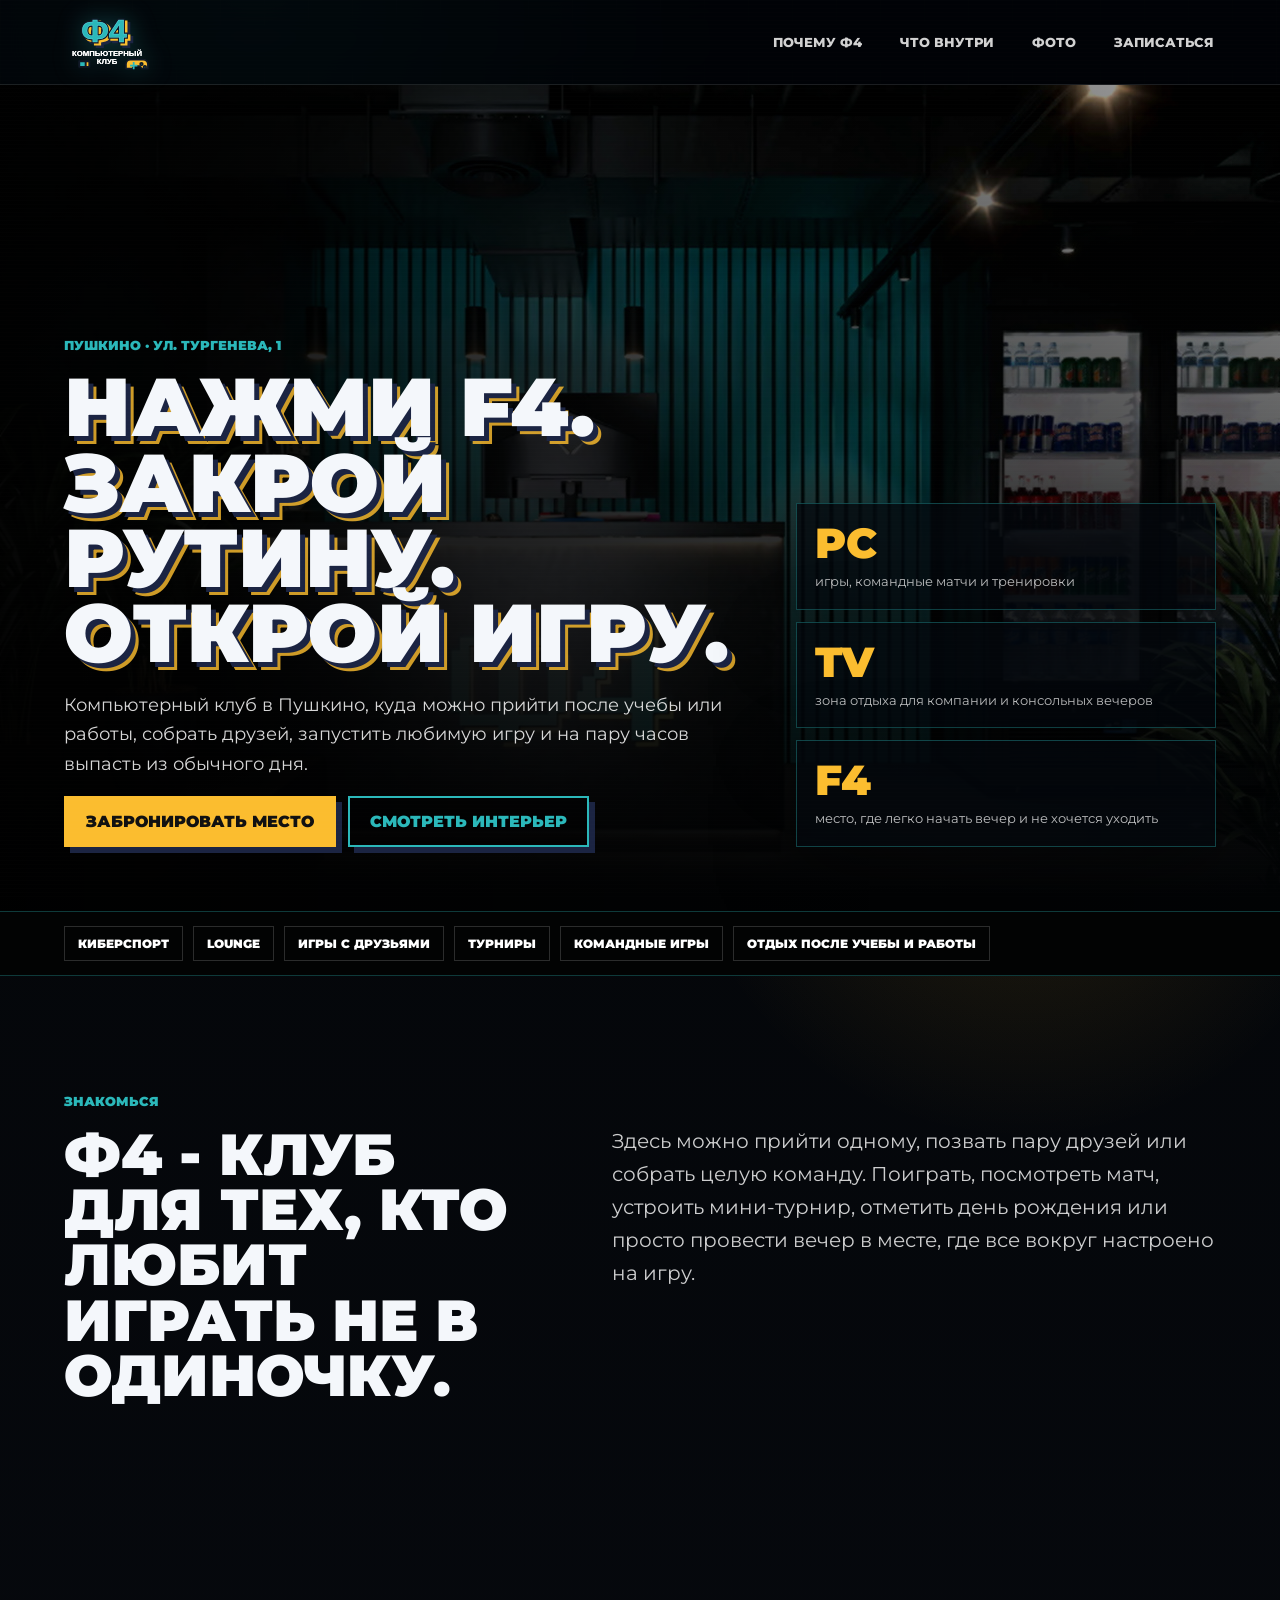
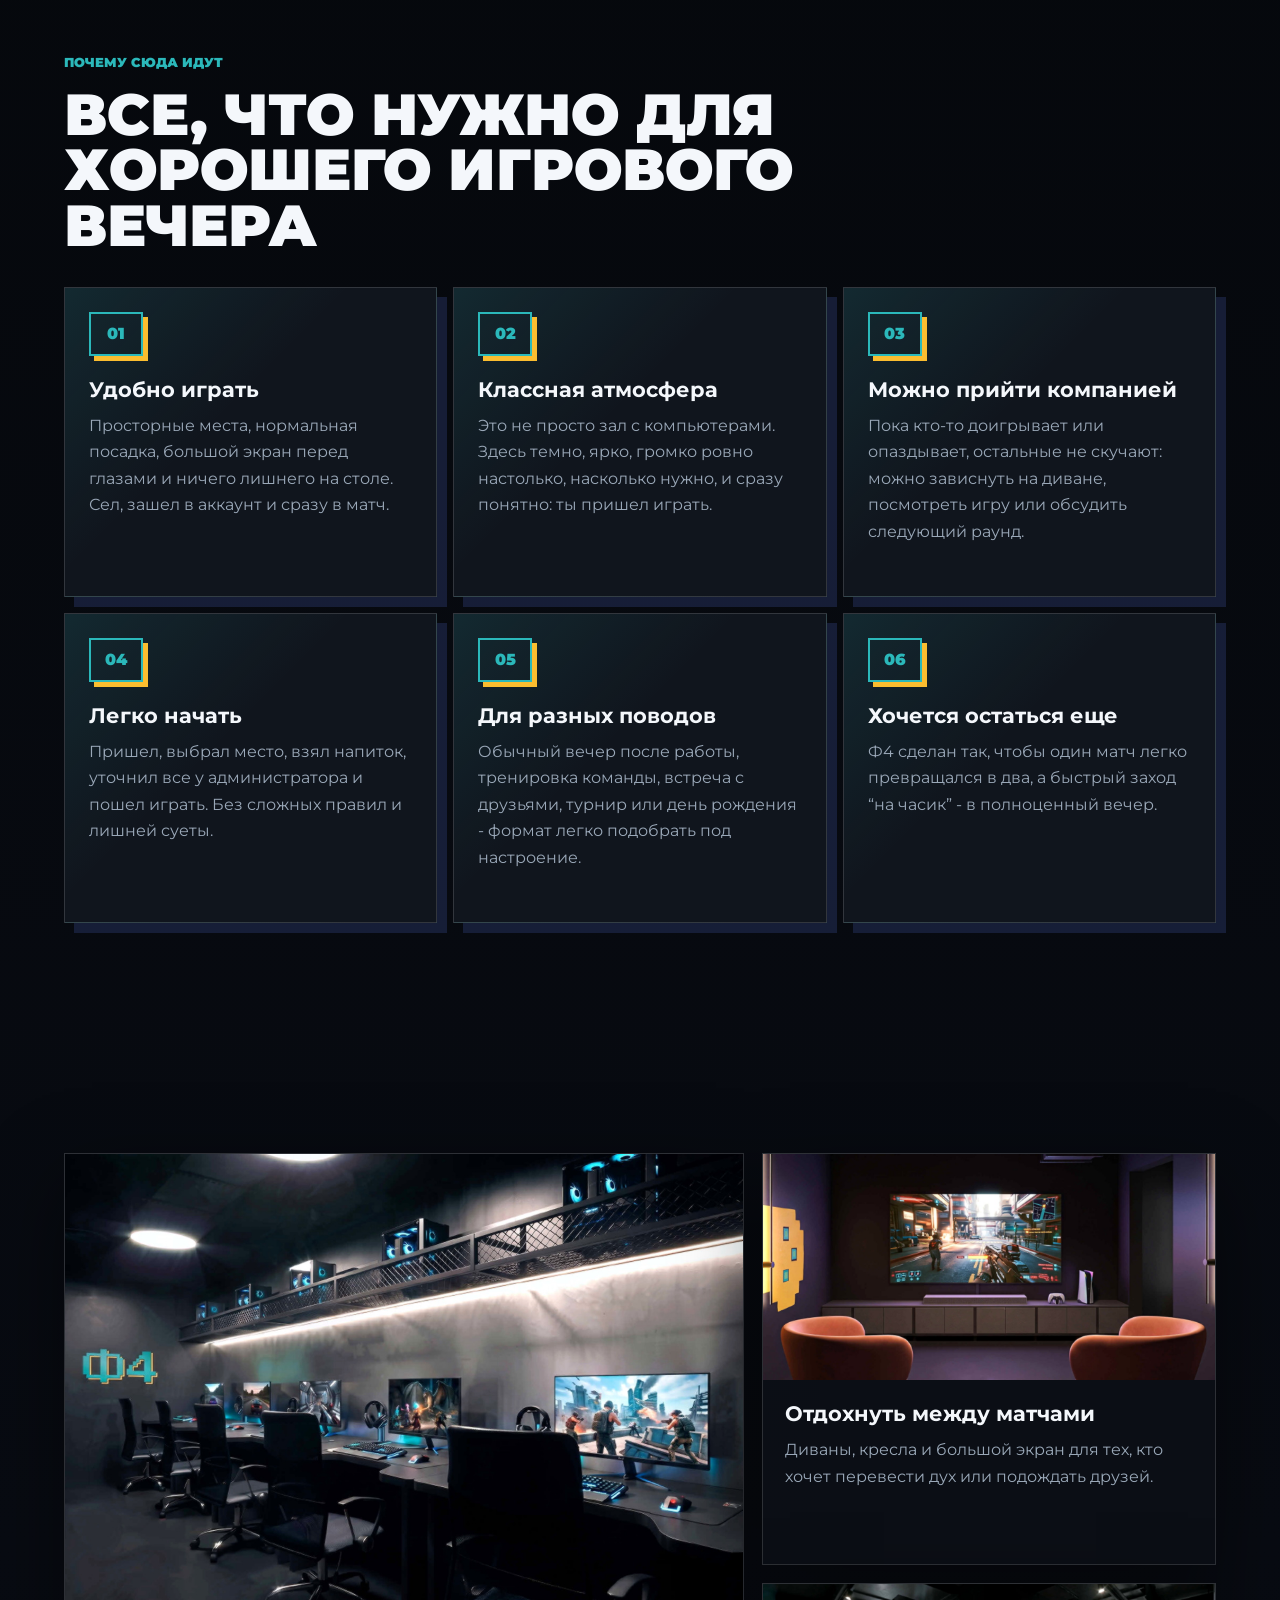
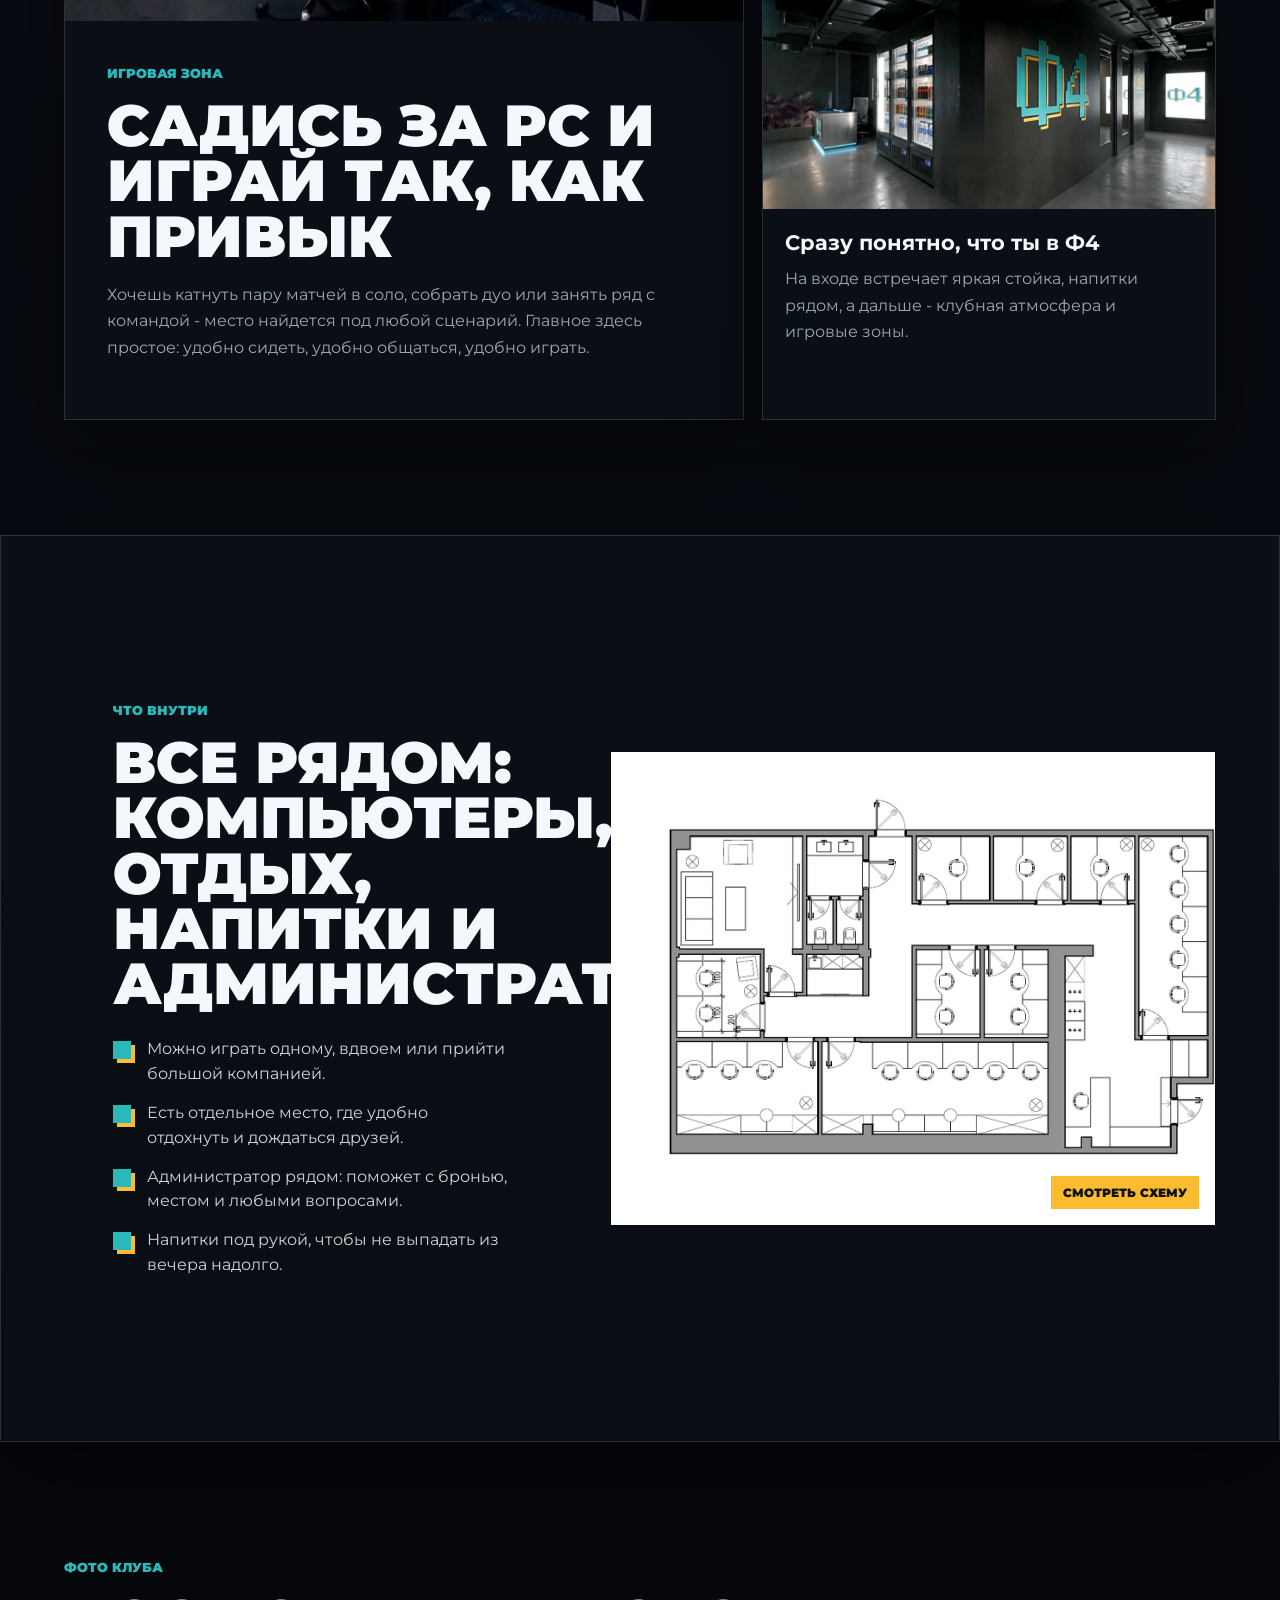
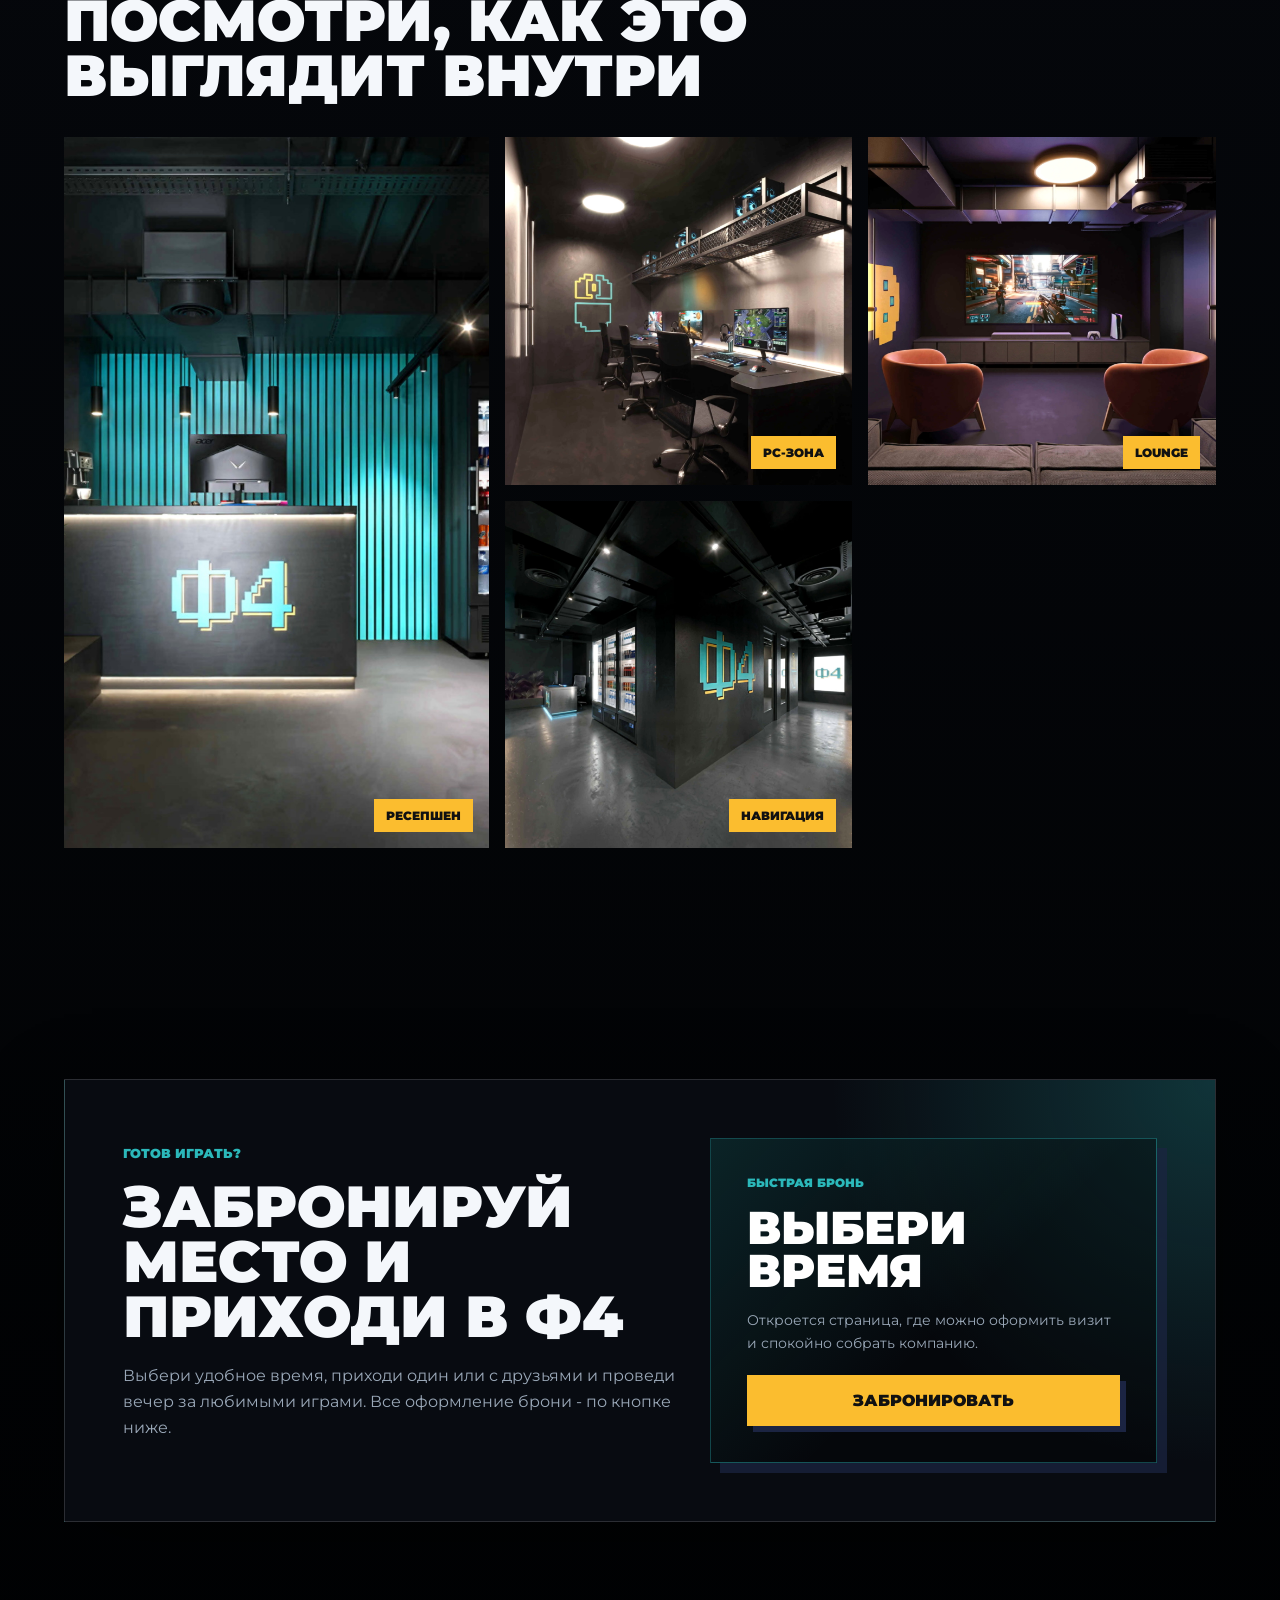
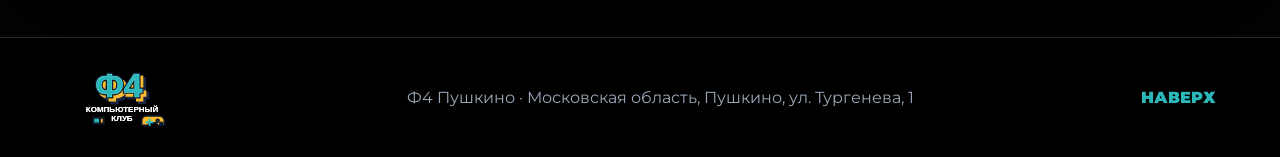
==== index.html @ 6b785ba7 "Add files via upload" ====
<!doctype html>
<html lang="ru">
  <head>
    <meta charset="UTF-8" />
    <meta name="viewport" content="width=device-width, initial-scale=1.0" />
    <meta
      name="description"
      content="Ф4 Пушкино - компьютерный клуб на ул. Тургенева, 1: место для игр, встреч с друзьями, командных матчей и отдыха."
    />
    <title>Ф4 Пушкино - компьютерный клуб</title>
    <link rel="icon" href="assets/logo-f4.svg" />
    <link rel="preconnect" href="https://fonts.googleapis.com" />
    <link rel="preconnect" href="https://fonts.gstatic.com" crossorigin />
    <link
      href="https://fonts.googleapis.com/css2?family=Montserrat:wght@500;700;800;900&display=swap"
      rel="stylesheet"
    />
    <link rel="stylesheet" href="styles.css" />
  </head>
  <body>
    <div class="scanline" aria-hidden="true"></div>

    <header class="site-header">
      <a class="brand" href="#top" aria-label="Ф4 Пушкино">
        <img src="assets/logo-f4.svg" alt="Ф4 компьютерный клуб" />
      </a>
      <nav class="nav" aria-label="Главная навигация">
        <a href="#advantages">Почему Ф4</a>
        <a href="#zones">Что внутри</a>
        <a href="#gallery">Фото</a>
        <a href="#booking">Записаться</a>
      </nav>
    </header>

    <main id="top">
      <section class="hero">
        <div class="hero__media" aria-hidden="true">
          <img src="assets/viz-1.jpg" alt="" />
        </div>
        <div class="hero__content">
          <p class="eyebrow">Пушкино · ул. Тургенева, 1</p>
          <h1>Нажми F4. Закрой рутину. Открой игру.</h1>
          <p class="hero__lead">
            Компьютерный клуб в Пушкино, куда можно прийти после учебы или работы,
            собрать друзей, запустить любимую игру и на пару часов выпасть из обычного дня.
          </p>
          <div class="hero__actions">
            <a class="button button--primary" href="https://f4club.ru/" target="_blank" rel="noopener">Забронировать место</a>
            <a class="button button--ghost" href="#gallery">Смотреть интерьер</a>
          </div>
        </div>
        <aside class="hero__panel" aria-label="Ключевые особенности">
          <div>
            <strong>PC</strong>
            <span>игры, командные матчи и тренировки</span>
          </div>
          <div>
            <strong>TV</strong>
            <span>зона отдыха для компании и консольных вечеров</span>
          </div>
          <div>
            <strong>F4</strong>
            <span>место, где легко начать вечер и не хочется уходить</span>
          </div>
        </aside>
      </section>

      <section class="ticker" aria-label="Фирменные преимущества">
        <span>Киберспорт</span>
        <span>Lounge</span>
        <span>Игры с друзьями</span>
        <span>Турниры</span>
        <span>Командные игры</span>
        <span>Отдых после учебы и работы</span>
      </section>

      <section class="section intro">
        <div>
          <p class="eyebrow">Знакомься</p>
          <h2>Ф4 - клуб для тех, кто любит играть не в одиночку.</h2>
        </div>
        <p>
          Здесь можно прийти одному, позвать пару друзей или собрать целую команду.
          Поиграть, посмотреть матч, устроить мини-турнир, отметить день рождения
          или просто провести вечер в месте, где все вокруг настроено на игру.
        </p>
      </section>

      <section class="section advantages" id="advantages">
        <div class="section__head">
          <p class="eyebrow">Почему сюда идут</p>
          <h2>Все, что нужно для хорошего игрового вечера</h2>
        </div>

        <div class="advantage-grid">
          <article>
            <span class="pixel-icon">01</span>
            <h3>Удобно играть</h3>
            <p>
              Просторные места, нормальная посадка, большой экран перед глазами и
              ничего лишнего на столе. Сел, зашел в аккаунт и сразу в матч.
            </p>
          </article>
          <article>
            <span class="pixel-icon">02</span>
            <h3>Классная атмосфера</h3>
            <p>
              Это не просто зал с компьютерами. Здесь темно, ярко, громко ровно
              настолько, насколько нужно, и сразу понятно: ты пришел играть.
            </p>
          </article>
          <article>
            <span class="pixel-icon">03</span>
            <h3>Можно прийти компанией</h3>
            <p>
              Пока кто-то доигрывает или опаздывает, остальные не скучают: можно
              зависнуть на диване, посмотреть игру или обсудить следующий раунд.
            </p>
          </article>
          <article>
            <span class="pixel-icon">04</span>
            <h3>Легко начать</h3>
            <p>
              Пришел, выбрал место, взял напиток, уточнил все у администратора и
              пошел играть. Без сложных правил и лишней суеты.
            </p>
          </article>
          <article>
            <span class="pixel-icon">05</span>
            <h3>Для разных поводов</h3>
            <p>
              Обычный вечер после работы, тренировка команды, встреча с друзьями,
              турнир или день рождения - формат легко подобрать под настроение.
            </p>
          </article>
          <article>
            <span class="pixel-icon">06</span>
            <h3>Хочется остаться еще</h3>
            <p>
              Ф4 сделан так, чтобы один матч легко превращался в два, а быстрый
              заход “на часик” - в полноценный вечер.
            </p>
          </article>
        </div>
      </section>

      <section class="section zones" id="zones">
        <div class="zone-card zone-card--large">
          <img src="assets/viz-3.jpg" alt="Игровая зона Ф4 с рядами компьютеров" />
          <div>
            <p class="eyebrow">Игровая зона</p>
            <h2>Садись за PC и играй так, как привык</h2>
            <p>
              Хочешь катнуть пару матчей в соло, собрать дуо или занять ряд с
              командой - место найдется под любой сценарий. Главное здесь простое:
              удобно сидеть, удобно общаться, удобно играть.
            </p>
          </div>
        </div>

        <div class="zone-stack">
          <article>
            <img src="assets/viz-2.jpg" alt="Lounge зона с диванами и игровым экраном" />
            <h3>Отдохнуть между матчами</h3>
            <p>Диваны, кресла и большой экран для тех, кто хочет перевести дух или подождать друзей.</p>
          </article>
          <article>
            <img src="assets/viz-5.jpg" alt="Коридор и входная зона компьютерного клуба Ф4" />
            <h3>Сразу понятно, что ты в Ф4</h3>
            <p>На входе встречает яркая стойка, напитки рядом, а дальше - клубная атмосфера и игровые зоны.</p>
          </article>
        </div>
      </section>

      <section class="section plan" id="plan">
        <div class="plan__copy">
          <p class="eyebrow">Что внутри</p>
          <h2>Все рядом: компьютеры, отдых, напитки и администратор</h2>
          <ul class="check-list">
            <li>Можно играть одному, вдвоем или прийти большой компанией.</li>
            <li>Есть отдельное место, где удобно отдохнуть и дождаться друзей.</li>
            <li>Администратор рядом: поможет с бронью, местом и любыми вопросами.</li>
            <li>Напитки под рукой, чтобы не выпадать из вечера надолго.</li>
          </ul>
        </div>
        <button class="plan__image" type="button" data-lightbox="assets/plan-furniture.jpg">
          <img src="assets/plan-furniture.jpg" alt="Схема клуба Ф4 Пушкино" />
          <span>Смотреть схему</span>
        </button>
      </section>

      <section class="section gallery" id="gallery">
        <div class="section__head">
          <p class="eyebrow">Фото клуба</p>
          <h2>Посмотри, как это выглядит внутри</h2>
        </div>
        <div class="gallery__grid">
          <button type="button" data-lightbox="assets/viz-1.jpg">
            <img src="assets/viz-1.jpg" alt="Ресепшен клуба Ф4" />
            <span>Ресепшен</span>
          </button>
          <button type="button" data-lightbox="assets/viz-4.jpg">
            <img src="assets/viz-4.jpg" alt="Игровые места с подвесными полками для системных блоков" />
            <span>PC-зона</span>
          </button>
          <button type="button" data-lightbox="assets/viz-2.jpg">
            <img src="assets/viz-2.jpg" alt="Зона отдыха Ф4" />
            <span>Lounge</span>
          </button>
          <button type="button" data-lightbox="assets/viz-5.jpg">
            <img src="assets/viz-5.jpg" alt="Коридор с логотипом Ф4" />
            <span>Навигация</span>
          </button>
        </div>
      </section>

      <section class="section final-cta" id="booking">
        <div>
          <p class="eyebrow">Готов играть?</p>
          <h2>Забронируй место и приходи в Ф4</h2>
          <p>
            Выбери удобное время, приходи один или с друзьями и проведи вечер за
            любимыми играми. Все оформление брони - по кнопке ниже.
          </p>
        </div>
        <div class="booking-link-card">
          <span>быстрая бронь</span>
          <strong>Выбери время</strong>
          <p>Откроется страница, где можно оформить визит и спокойно собрать компанию.</p>
          <a class="button button--primary" href="https://f4club.ru/" target="_blank" rel="noopener">
            Забронировать
          </a>
        </div>
      </section>
    </main>

    <footer class="site-footer">
      <img src="assets/logo-f4.svg" alt="Ф4 компьютерный клуб" />
      <p>Ф4 Пушкино · Московская область, Пушкино, ул. Тургенева, 1</p>
      <a href="#top">Наверх</a>
    </footer>

    <dialog class="lightbox" aria-label="Просмотр изображения">
      <button class="lightbox__close" type="button" aria-label="Закрыть">×</button>
      <img alt="" />
    </dialog>

    <script src="script.js"></script>
  </body>
</html>
---- styles.css ----
:root {
  --cyan: #2bb8ba;
  --yellow: #fbbd2f;
  --navy: #1b2442;
  --black: #000;
  --ink: #05070b;
  --panel: #10151d;
  --panel-soft: #161d28;
  --line: rgba(255, 255, 255, 0.14);
  --text: #f4f7fb;
  --muted: #9aa8b8;
  --shadow: 0 26px 80px rgba(0, 0, 0, 0.46);
}

* {
  box-sizing: border-box;
}

html {
  scroll-behavior: smooth;
}

body {
  margin: 0;
  background:
    radial-gradient(circle at 20% 0%, rgba(43, 184, 186, 0.2), transparent 28rem),
    radial-gradient(circle at 80% 12%, rgba(251, 189, 47, 0.14), transparent 22rem),
    linear-gradient(180deg, #030507 0%, #080b12 48%, #010203 100%);
  color: var(--text);
  font-family: "Montserrat", Arial, sans-serif;
  letter-spacing: 0;
}

body::before {
  position: fixed;
  inset: 0;
  z-index: -2;
  content: "";
  background-image:
    linear-gradient(rgba(255, 255, 255, 0.035) 1px, transparent 1px),
    linear-gradient(90deg, rgba(255, 255, 255, 0.035) 1px, transparent 1px);
  background-size: 44px 44px;
  mask-image: linear-gradient(180deg, #000 0%, transparent 76%);
}

img {
  display: block;
  max-width: 100%;
}

a {
  color: inherit;
  text-decoration: none;
}

button,
input,
select {
  font: inherit;
}

.scanline {
  position: fixed;
  inset: 0;
  z-index: 10;
  pointer-events: none;
  opacity: 0.2;
  background: repeating-linear-gradient(
    180deg,
    rgba(255, 255, 255, 0.04) 0,
    rgba(255, 255, 255, 0.04) 1px,
    transparent 1px,
    transparent 4px
  );
}

.site-header {
  position: sticky;
  top: 0;
  z-index: 6;
  display: flex;
  align-items: center;
  justify-content: space-between;
  gap: 24px;
  padding: 12px clamp(18px, 4vw, 56px);
  border-bottom: 1px solid rgba(255, 255, 255, 0.1);
  background: rgba(1, 3, 7, 0.82);
  backdrop-filter: blur(16px);
}

.brand img {
  width: 112px;
  border: 0;
  background: transparent;
  filter: drop-shadow(0 0 12px rgba(43, 184, 186, 0.28));
}

.nav {
  display: flex;
  flex-wrap: wrap;
  justify-content: flex-end;
  gap: 8px;
}

.nav a {
  padding: 10px 14px;
  border: 1px solid transparent;
  color: rgba(255, 255, 255, 0.82);
  font-size: 13px;
  font-weight: 800;
  text-transform: uppercase;
}

.nav a:hover {
  border-color: var(--cyan);
  color: var(--cyan);
}

.hero {
  position: relative;
  min-height: calc(100vh - 74px);
  display: grid;
  grid-template-columns: minmax(0, 1fr) minmax(280px, 420px);
  align-items: end;
  gap: 28px;
  padding: clamp(34px, 5vw, 74px) clamp(18px, 5vw, 72px);
  overflow: hidden;
}

.hero__media {
  position: absolute;
  inset: 0;
  z-index: -2;
}

.hero__media::after {
  position: absolute;
  inset: 0;
  content: "";
  background:
    linear-gradient(90deg, rgba(0, 0, 0, 0.94) 0%, rgba(0, 0, 0, 0.68) 42%, rgba(0, 0, 0, 0.28) 100%),
    linear-gradient(180deg, rgba(0, 0, 0, 0.1), #030507 98%);
}

.hero__media img {
  width: 100%;
  height: 100%;
  object-fit: cover;
  filter: saturate(1.12) contrast(1.08);
}

.hero__content {
  max-width: 940px;
}

.eyebrow {
  margin: 0 0 14px;
  color: var(--cyan);
  font-size: 13px;
  font-weight: 900;
  text-transform: uppercase;
}

h1,
h2,
h3,
p {
  margin-top: 0;
}

h1 {
  max-width: 760px;
  margin-bottom: 18px;
  font-size: clamp(44px, 6.4vw, 86px);
  line-height: 0.92;
  font-weight: 900;
  text-transform: uppercase;
  text-shadow: 5px 5px 0 var(--navy), 8px 8px 0 rgba(251, 189, 47, 0.82);
}

h2 {
  margin-bottom: 18px;
  font-size: clamp(30px, 4.5vw, 64px);
  line-height: 0.96;
  font-weight: 900;
  text-transform: uppercase;
}

h3 {
  margin-bottom: 12px;
  font-size: 21px;
  line-height: 1.1;
}

p {
  color: var(--muted);
  line-height: 1.65;
}

.hero__lead {
  max-width: 720px;
  color: rgba(255, 255, 255, 0.84);
  font-size: clamp(16px, 1.4vw, 20px);
}

.hero__actions,
.hero__panel {
  display: flex;
  flex-wrap: wrap;
  gap: 12px;
}

.button {
  display: inline-flex;
  align-items: center;
  justify-content: center;
  min-height: 50px;
  padding: 14px 20px;
  border: 2px solid var(--cyan);
  box-shadow: 6px 6px 0 var(--navy);
  font-weight: 900;
  text-transform: uppercase;
  cursor: pointer;
  transition: transform 160ms ease, box-shadow 160ms ease, background 160ms ease;
}

.button:hover {
  transform: translate(3px, 3px);
  box-shadow: 3px 3px 0 var(--navy);
}

.button--primary {
  border-color: var(--yellow);
  background: var(--yellow);
  color: #111;
}

.button--ghost {
  background: rgba(0, 0, 0, 0.42);
  color: var(--cyan);
}

.hero__panel {
  align-self: end;
  flex-direction: column;
}

.hero__panel div {
  padding: 18px;
  border: 1px solid rgba(43, 184, 186, 0.34);
  background: rgba(3, 7, 12, 0.78);
  box-shadow: var(--shadow);
}

.hero__panel strong {
  display: block;
  color: var(--yellow);
  font-size: 42px;
  line-height: 1;
  font-weight: 900;
}

.hero__panel span {
  display: block;
  margin-top: 8px;
  color: rgba(255, 255, 255, 0.74);
  font-size: 13px;
  line-height: 1.45;
}

.ticker {
  display: flex;
  gap: 10px;
  padding: 14px clamp(18px, 5vw, 72px);
  overflow-x: auto;
  border-block: 1px solid rgba(43, 184, 186, 0.3);
  background: #020303;
}

.ticker span {
  flex: 0 0 auto;
  padding: 9px 13px;
  border: 1px solid rgba(255, 255, 255, 0.16);
  color: #fff;
  font-size: 12px;
  font-weight: 900;
  text-transform: uppercase;
}

.section {
  padding: clamp(68px, 9vw, 128px) clamp(18px, 5vw, 72px);
}

.intro {
  display: grid;
  grid-template-columns: minmax(260px, 0.8fr) minmax(280px, 1fr);
  gap: clamp(28px, 5vw, 72px);
  align-items: start;
}

.intro p:last-child {
  margin-top: 34px;
  color: rgba(255, 255, 255, 0.8);
  font-size: 20px;
}

.section__head {
  max-width: 960px;
  margin-bottom: 34px;
}

.advantage-grid {
  display: grid;
  grid-template-columns: repeat(3, minmax(0, 1fr));
  gap: 16px;
}

.advantage-grid article {
  min-height: 310px;
  padding: 24px;
  border: 1px solid var(--line);
  background:
    linear-gradient(135deg, rgba(43, 184, 186, 0.12), transparent 42%),
    var(--panel);
  box-shadow: 10px 10px 0 rgba(27, 36, 66, 0.8);
}

.pixel-icon {
  display: inline-grid;
  place-items: center;
  width: 54px;
  height: 44px;
  margin-bottom: 22px;
  border: 2px solid var(--cyan);
  box-shadow: 5px 5px 0 var(--yellow);
  color: var(--cyan);
  font-weight: 900;
}

.zones {
  display: grid;
  grid-template-columns: minmax(0, 1.2fr) minmax(300px, 0.8fr);
  gap: 18px;
}

.zone-card,
.zone-stack article,
.plan,
.final-cta {
  border: 1px solid var(--line);
  background: rgba(12, 16, 23, 0.86);
  box-shadow: var(--shadow);
}

.zone-card--large {
  display: grid;
  grid-template-rows: auto 1fr;
}

.zone-card--large img {
  width: 100%;
  aspect-ratio: 16 / 11;
  object-fit: cover;
}

.zone-card--large div {
  padding: clamp(24px, 4vw, 42px);
}

.zone-stack {
  display: grid;
  gap: 18px;
}

.zone-stack article {
  overflow: hidden;
}

.zone-stack img {
  width: 100%;
  aspect-ratio: 16 / 8;
  object-fit: cover;
}

.zone-stack h3,
.zone-stack p {
  padding-inline: 22px;
}

.zone-stack h3 {
  padding-top: 22px;
}

.zone-stack p {
  padding-bottom: 22px;
}

.plan {
  display: grid;
  grid-template-columns: minmax(280px, 0.82fr) minmax(320px, 1fr);
  gap: clamp(24px, 4vw, 54px);
  align-items: center;
}

.plan__copy {
  padding: clamp(24px, 4vw, 48px);
}

.check-list {
  display: grid;
  gap: 14px;
  margin: 26px 0 0;
  padding: 0;
  list-style: none;
}

.check-list li {
  position: relative;
  padding-left: 34px;
  color: rgba(255, 255, 255, 0.82);
  line-height: 1.55;
}

.check-list li::before {
  position: absolute;
  top: 4px;
  left: 0;
  width: 18px;
  height: 18px;
  content: "";
  background: var(--cyan);
  box-shadow: 4px 4px 0 var(--yellow);
}

.plan__image,
.gallery__grid button {
  position: relative;
  display: block;
  width: 100%;
  padding: 0;
  border: 0;
  background: transparent;
  color: #fff;
  cursor: pointer;
  overflow: hidden;
}

.plan__image img {
  width: 100%;
  height: 100%;
  min-height: 430px;
  object-fit: cover;
}

.plan__image span,
.gallery__grid span {
  position: absolute;
  right: 16px;
  bottom: 16px;
  padding: 9px 12px;
  background: var(--yellow);
  color: #111;
  font-size: 12px;
  font-weight: 900;
  text-transform: uppercase;
}

.gallery__grid {
  display: grid;
  grid-template-columns: 1.1fr 0.9fr 0.9fr;
  grid-auto-rows: minmax(240px, 1fr);
  gap: 16px;
}

.gallery__grid button:first-child {
  grid-row: span 2;
}

.gallery__grid img {
  width: 100%;
  height: 100%;
  object-fit: cover;
  transition: transform 220ms ease, filter 220ms ease;
}

.gallery__grid button:hover img {
  transform: scale(1.04);
  filter: saturate(1.18);
}

.final-cta {
  display: grid;
  grid-template-columns: minmax(280px, 1fr) minmax(280px, 0.8fr);
  gap: 28px;
  align-items: center;
}

.final-cta {
  margin: clamp(68px, 9vw, 128px) clamp(18px, 5vw, 72px);
  padding: clamp(28px, 5vw, 58px);
  background:
    radial-gradient(circle at top right, rgba(43, 184, 186, 0.24), transparent 24rem),
    #080b11;
}

.booking-link-card {
  display: grid;
  gap: 16px;
  padding: clamp(22px, 4vw, 36px);
  border: 1px solid rgba(43, 184, 186, 0.36);
  background:
    linear-gradient(135deg, rgba(43, 184, 186, 0.16), transparent 55%),
    rgba(0, 0, 0, 0.34);
  box-shadow: 10px 10px 0 rgba(27, 36, 66, 0.72);
}

.booking-link-card span {
  margin: 0;
  font-size: 12px;
  font-weight: 900;
  text-transform: uppercase;
  color: var(--cyan);
}

.booking-link-card strong {
  color: #fff;
  font-size: clamp(28px, 4vw, 46px);
  line-height: 0.95;
  font-weight: 900;
  text-transform: uppercase;
}

.booking-link-card p {
  margin-bottom: 4px;
  font-size: 14px;
}

.site-footer {
  display: flex;
  flex-wrap: wrap;
  align-items: center;
  justify-content: space-between;
  gap: 18px;
  padding: 28px clamp(18px, 5vw, 72px);
  border-top: 1px solid var(--line);
  background: #000;
}

.site-footer img {
  width: 116px;
}

.site-footer p {
  margin: 0;
}

.site-footer a {
  color: var(--cyan);
  font-weight: 900;
  text-transform: uppercase;
}

.lightbox {
  width: min(94vw, 1100px);
  padding: 0;
  border: 1px solid rgba(43, 184, 186, 0.6);
  background: #000;
  box-shadow: var(--shadow);
}

.lightbox::backdrop {
  background: rgba(0, 0, 0, 0.82);
}

.lightbox img {
  width: 100%;
  max-height: 86vh;
  object-fit: contain;
}

.lightbox__close {
  position: absolute;
  top: 10px;
  right: 10px;
  z-index: 2;
  width: 42px;
  height: 42px;
  border: 1px solid var(--cyan);
  background: #000;
  color: #fff;
  font-size: 28px;
  line-height: 1;
  cursor: pointer;
}

@media (max-width: 980px) {
  .site-header {
    align-items: flex-start;
    flex-direction: column;
  }

  .hero,
  .intro,
  .zones,
  .plan,
  .final-cta {
    grid-template-columns: 1fr;
  }

  .hero {
    min-height: auto;
  }

  .hero__panel {
    flex-direction: row;
  }

  .advantage-grid {
    grid-template-columns: repeat(2, minmax(0, 1fr));
  }

}

@media (max-width: 680px) {
  .nav {
    justify-content: flex-start;
  }

  .nav a {
    padding: 8px 10px;
    font-size: 11px;
  }

  .brand img {
    width: 112px;
  }

  h1 {
    font-size: 48px;
    text-shadow: 3px 3px 0 var(--navy), 5px 5px 0 rgba(251, 189, 47, 0.82);
  }

  .hero__actions,
  .hero__panel {
    align-items: stretch;
    flex-direction: column;
  }

  .button {
    width: 100%;
  }

  .advantage-grid,
  .gallery__grid {
    grid-template-columns: 1fr;
  }

  .gallery__grid button:first-child {
    grid-row: auto;
  }

  .gallery__grid {
    grid-auto-rows: minmax(250px, 64vw);
  }

  .plan__image img {
    min-height: 320px;
  }

}
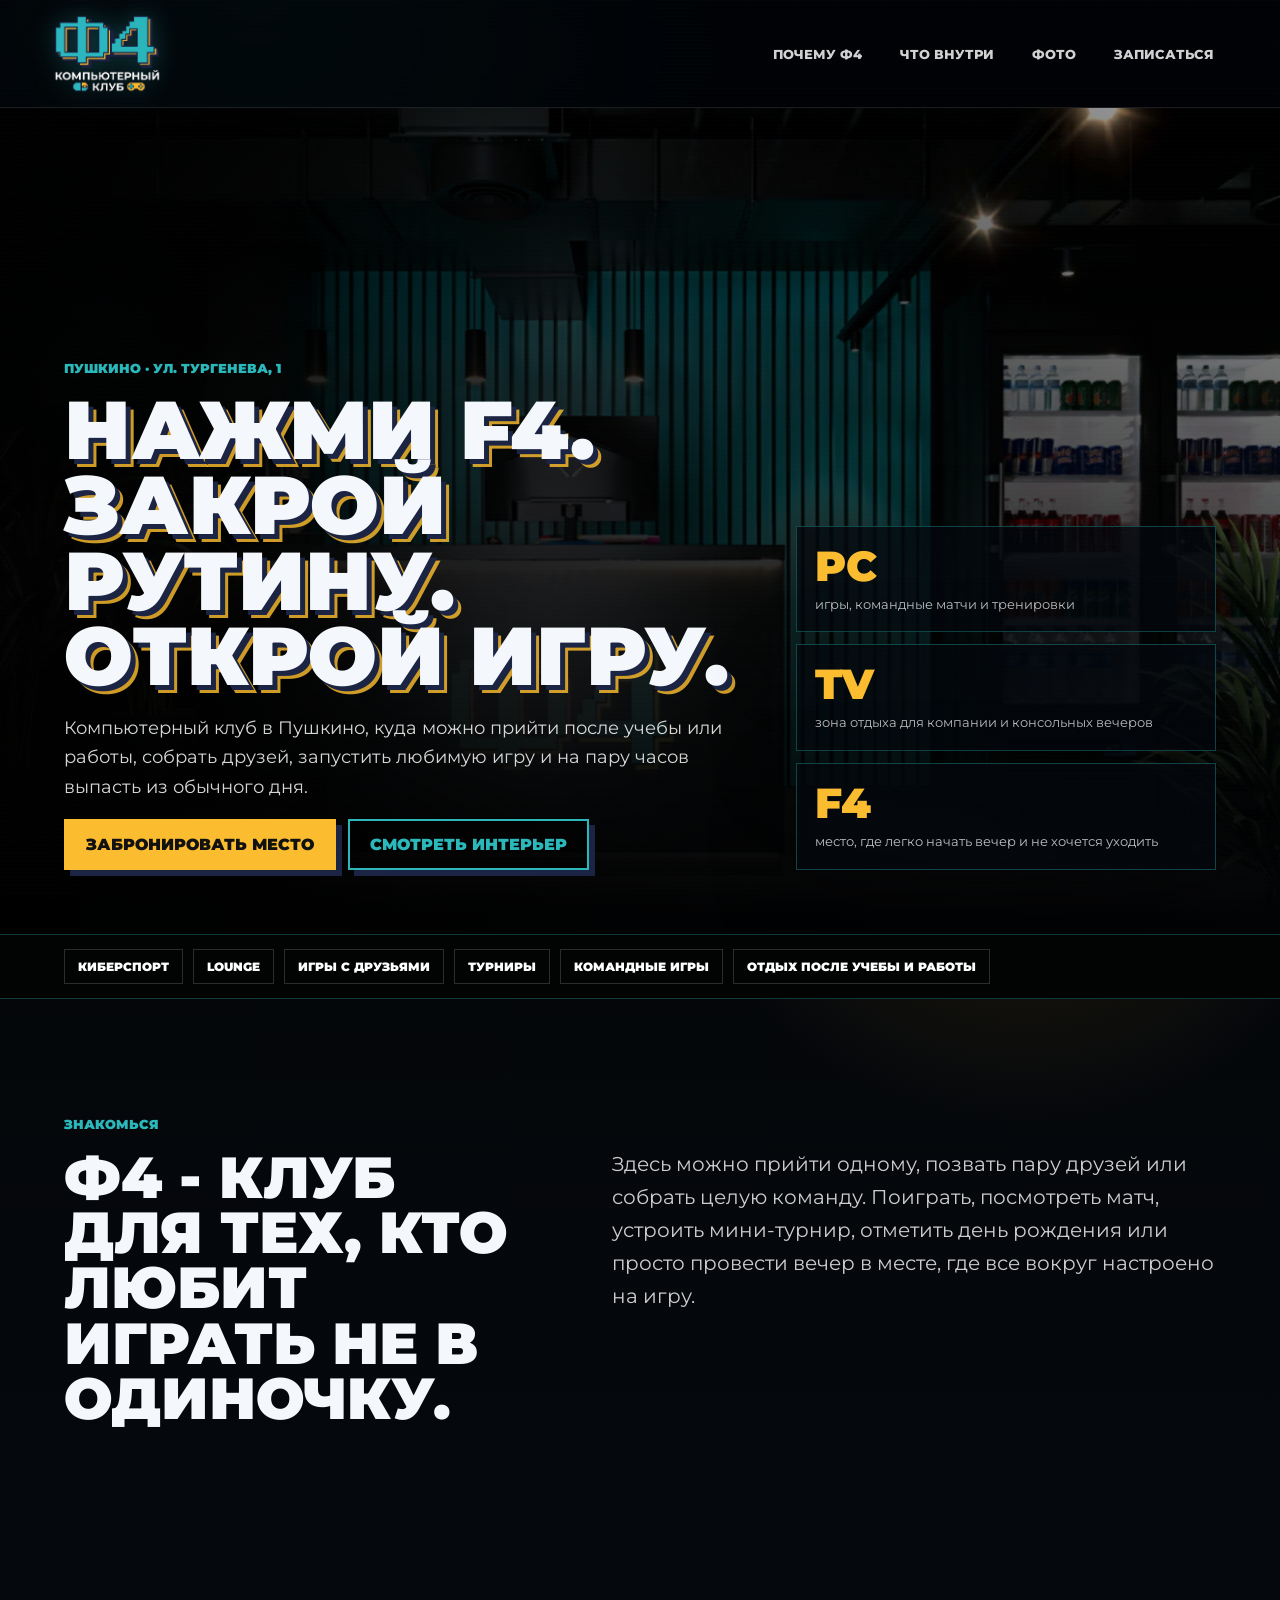
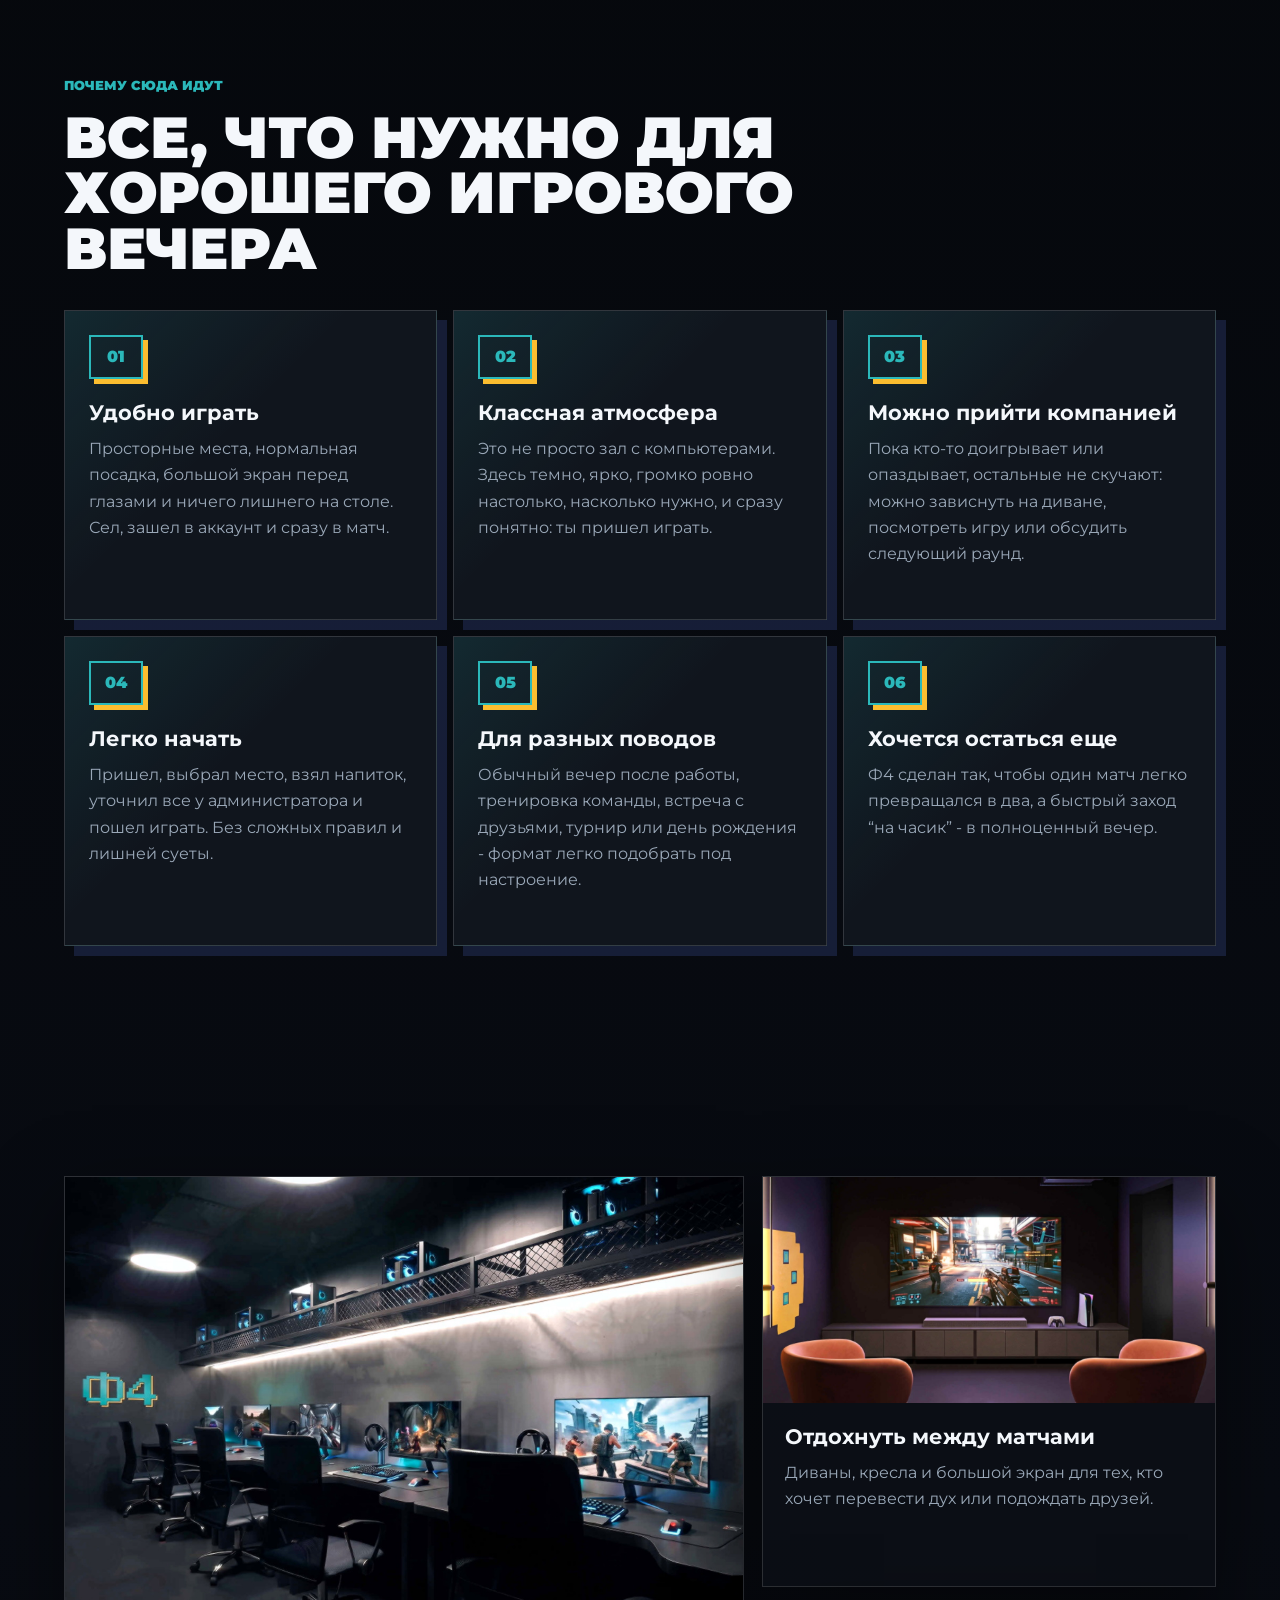
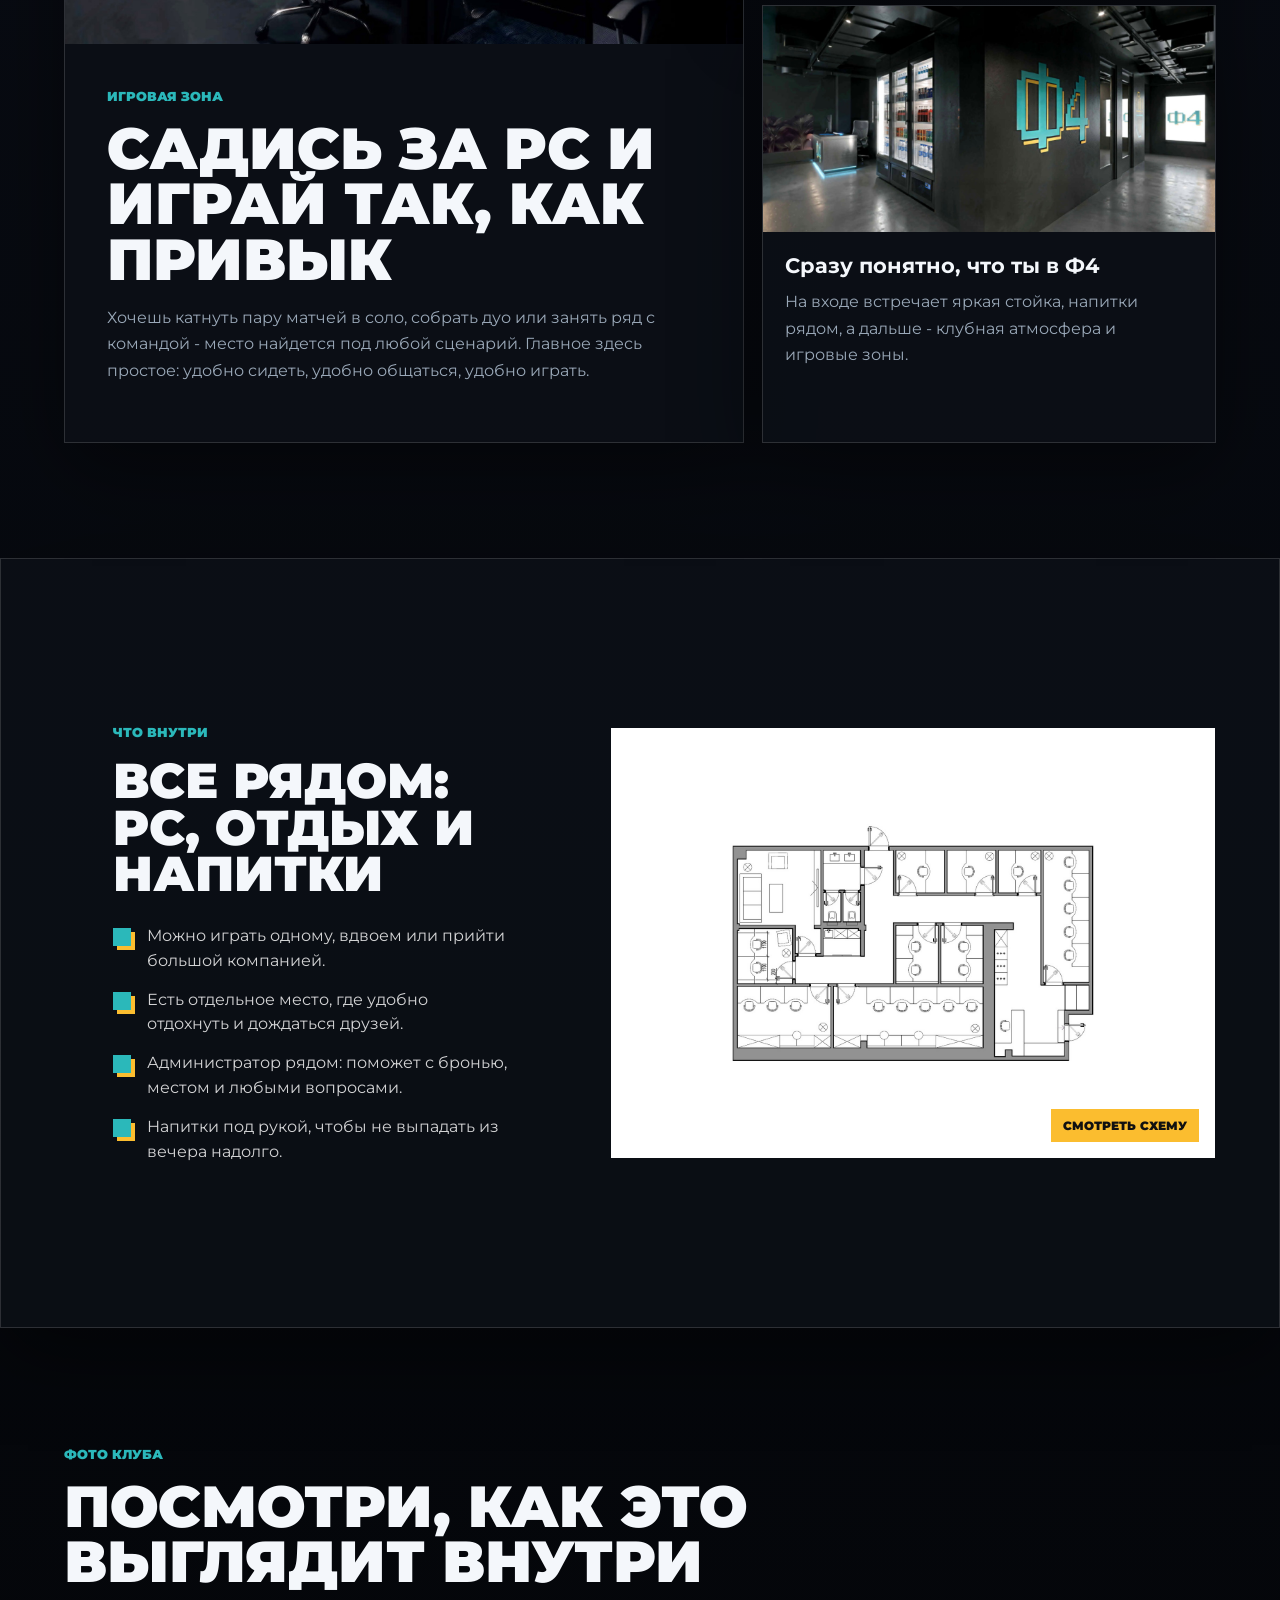
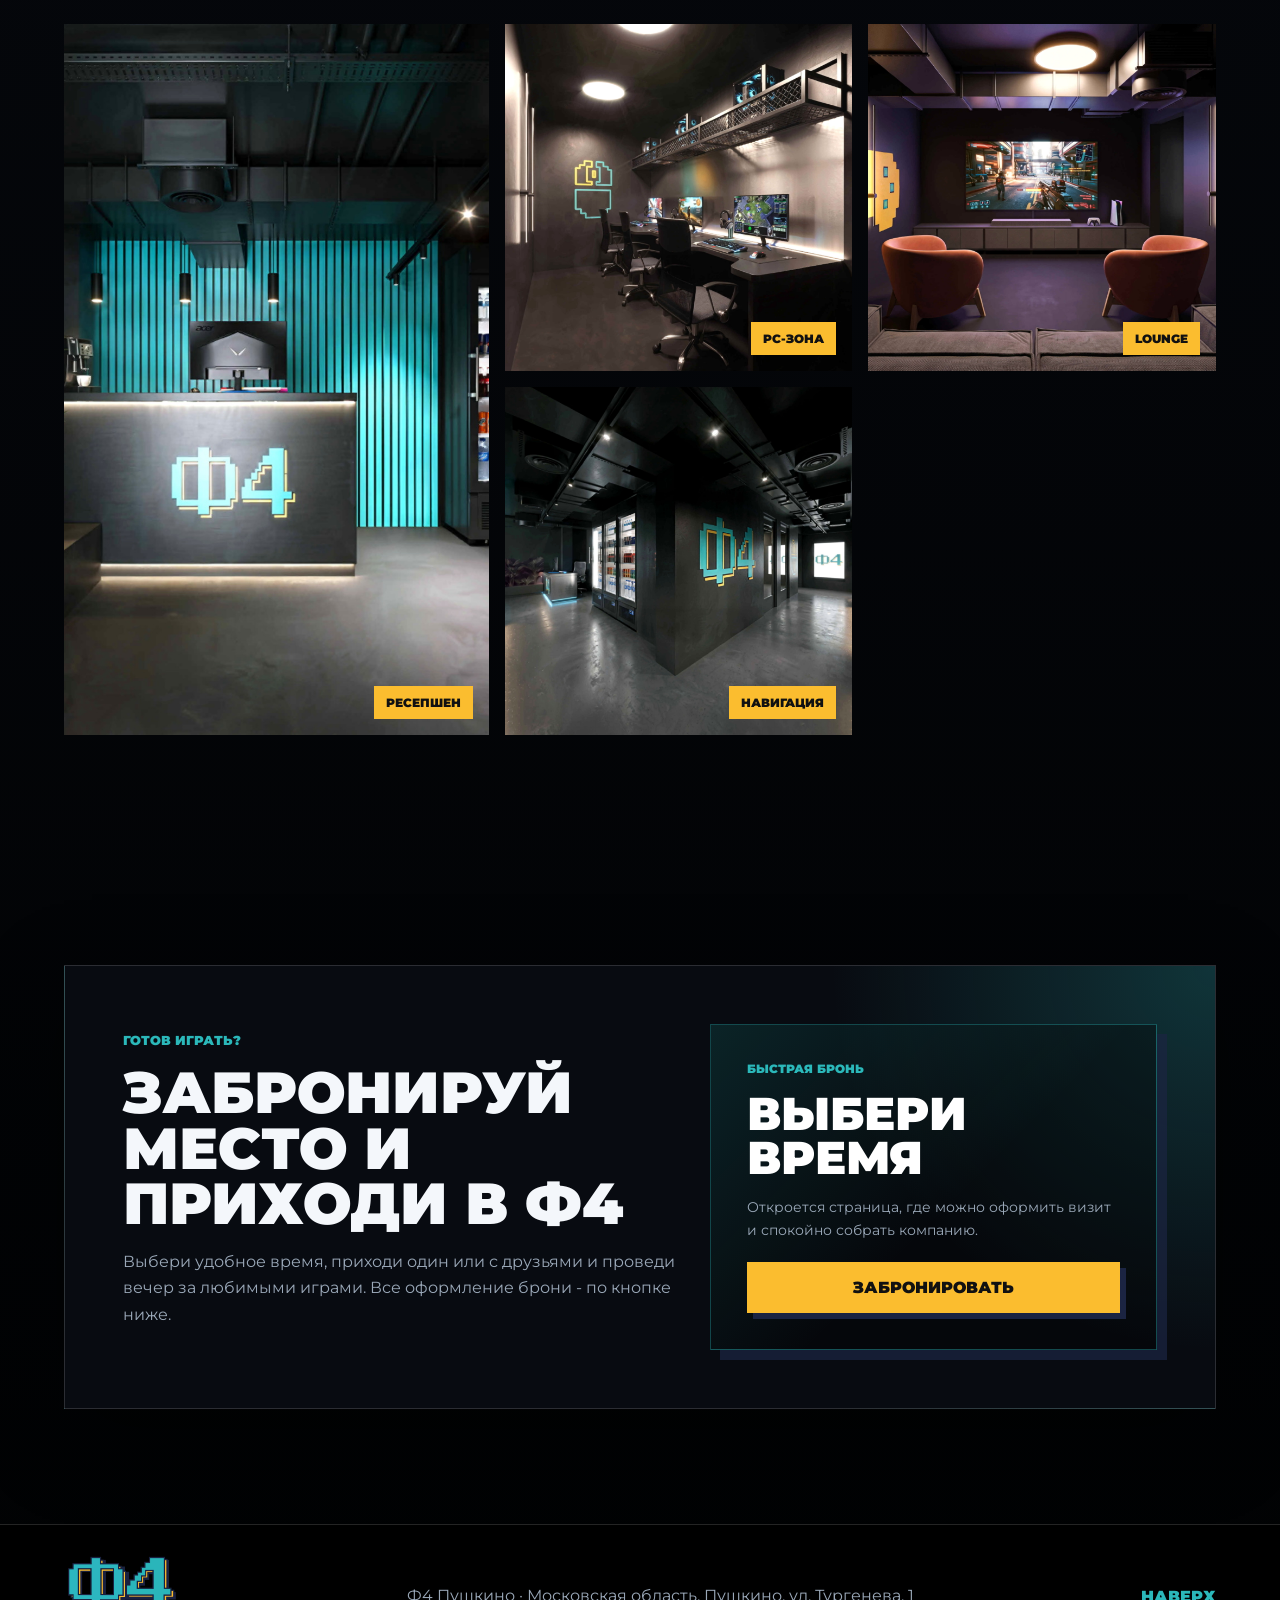
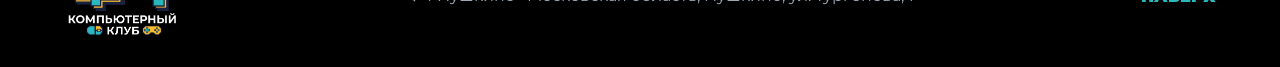
==== commit bb59a16e: "Add files via upload" ====
--- a/index.html
+++ b/index.html
@@ -8,7 +8,7 @@
       content="Ф4 Пушкино - компьютерный клуб на ул. Тургенева, 1: место для игр, встреч с друзьями, командных матчей и отдыха."
     />
     <title>Ф4 Пушкино - компьютерный клуб</title>
-    <link rel="icon" href="assets/logo-f4.svg" />
+    <link rel="icon" href="assets/logo-f4-brandbook.png" />
     <link rel="preconnect" href="https://fonts.googleapis.com" />
     <link rel="preconnect" href="https://fonts.gstatic.com" crossorigin />
     <link
@@ -22,7 +22,7 @@
 
     <header class="site-header">
       <a class="brand" href="#top" aria-label="Ф4 Пушкино">
-        <img src="assets/logo-f4.svg" alt="Ф4 компьютерный клуб" />
+        <img src="assets/logo-f4-brandbook.png" alt="Ф4 компьютерный клуб" />
       </a>
       <nav class="nav" aria-label="Главная навигация">
         <a href="#advantages">Почему Ф4</a>
@@ -175,7 +175,7 @@
       <section class="section plan" id="plan">
         <div class="plan__copy">
           <p class="eyebrow">Что внутри</p>
-          <h2>Все рядом: компьютеры, отдых, напитки и администратор</h2>
+          <h2>Все рядом: PC, отдых и напитки</h2>
           <ul class="check-list">
             <li>Можно играть одному, вдвоем или прийти большой компанией.</li>
             <li>Есть отдельное место, где удобно отдохнуть и дождаться друзей.</li>
@@ -235,7 +235,7 @@
     </main>
 
     <footer class="site-footer">
-      <img src="assets/logo-f4.svg" alt="Ф4 компьютерный клуб" />
+      <img src="assets/logo-f4-brandbook.png" alt="Ф4 компьютерный клуб" />
       <p>Ф4 Пушкино · Московская область, Пушкино, ул. Тургенева, 1</p>
       <a href="#top">Наверх</a>
     </footer>
--- a/styles.css
+++ b/styles.css
@@ -406,6 +406,10 @@
   padding: clamp(24px, 4vw, 48px);
 }
 
+.plan__copy h2 {
+  font-size: clamp(30px, 3.8vw, 52px);
+}
+
 .check-list {
   display: grid;
   gap: 14px;
@@ -449,7 +453,8 @@
   width: 100%;
   height: 100%;
   min-height: 430px;
-  object-fit: cover;
+  background: #fff;
+  object-fit: contain;
 }
 
 .plan__image span,
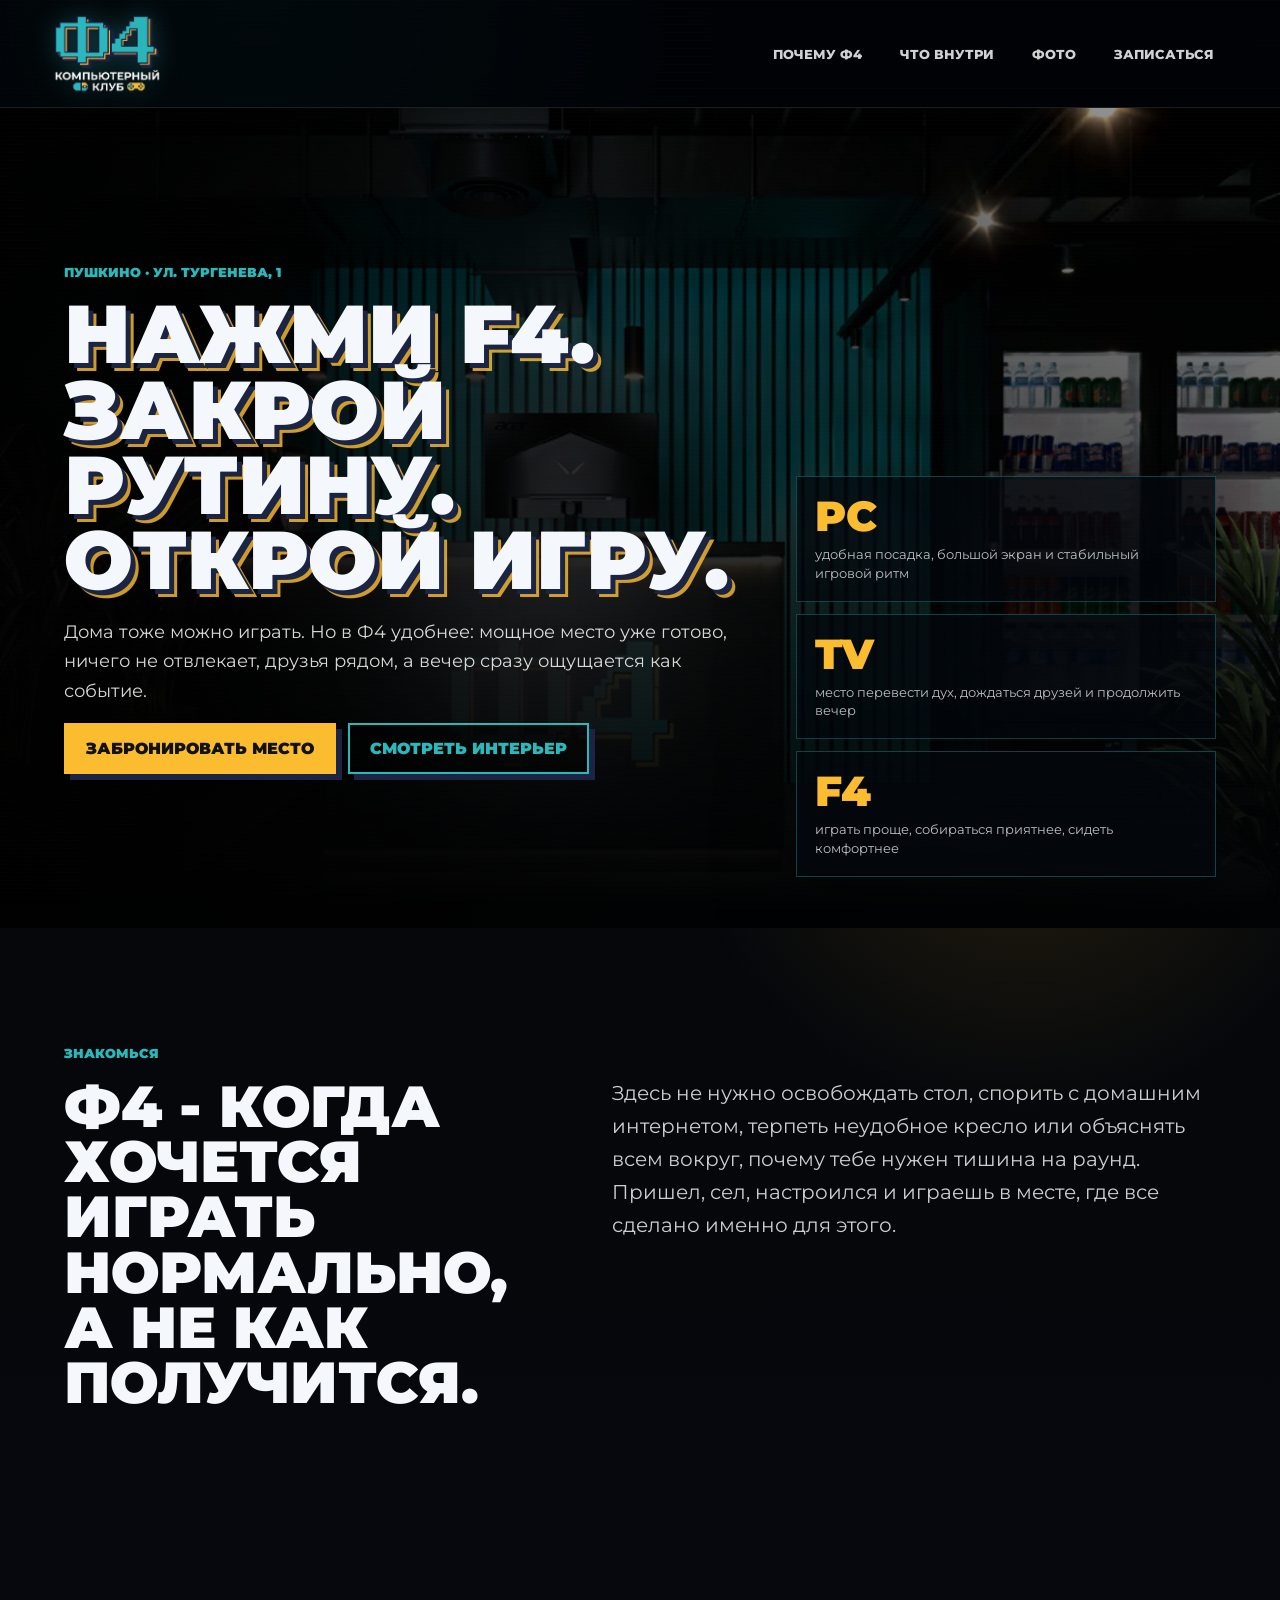
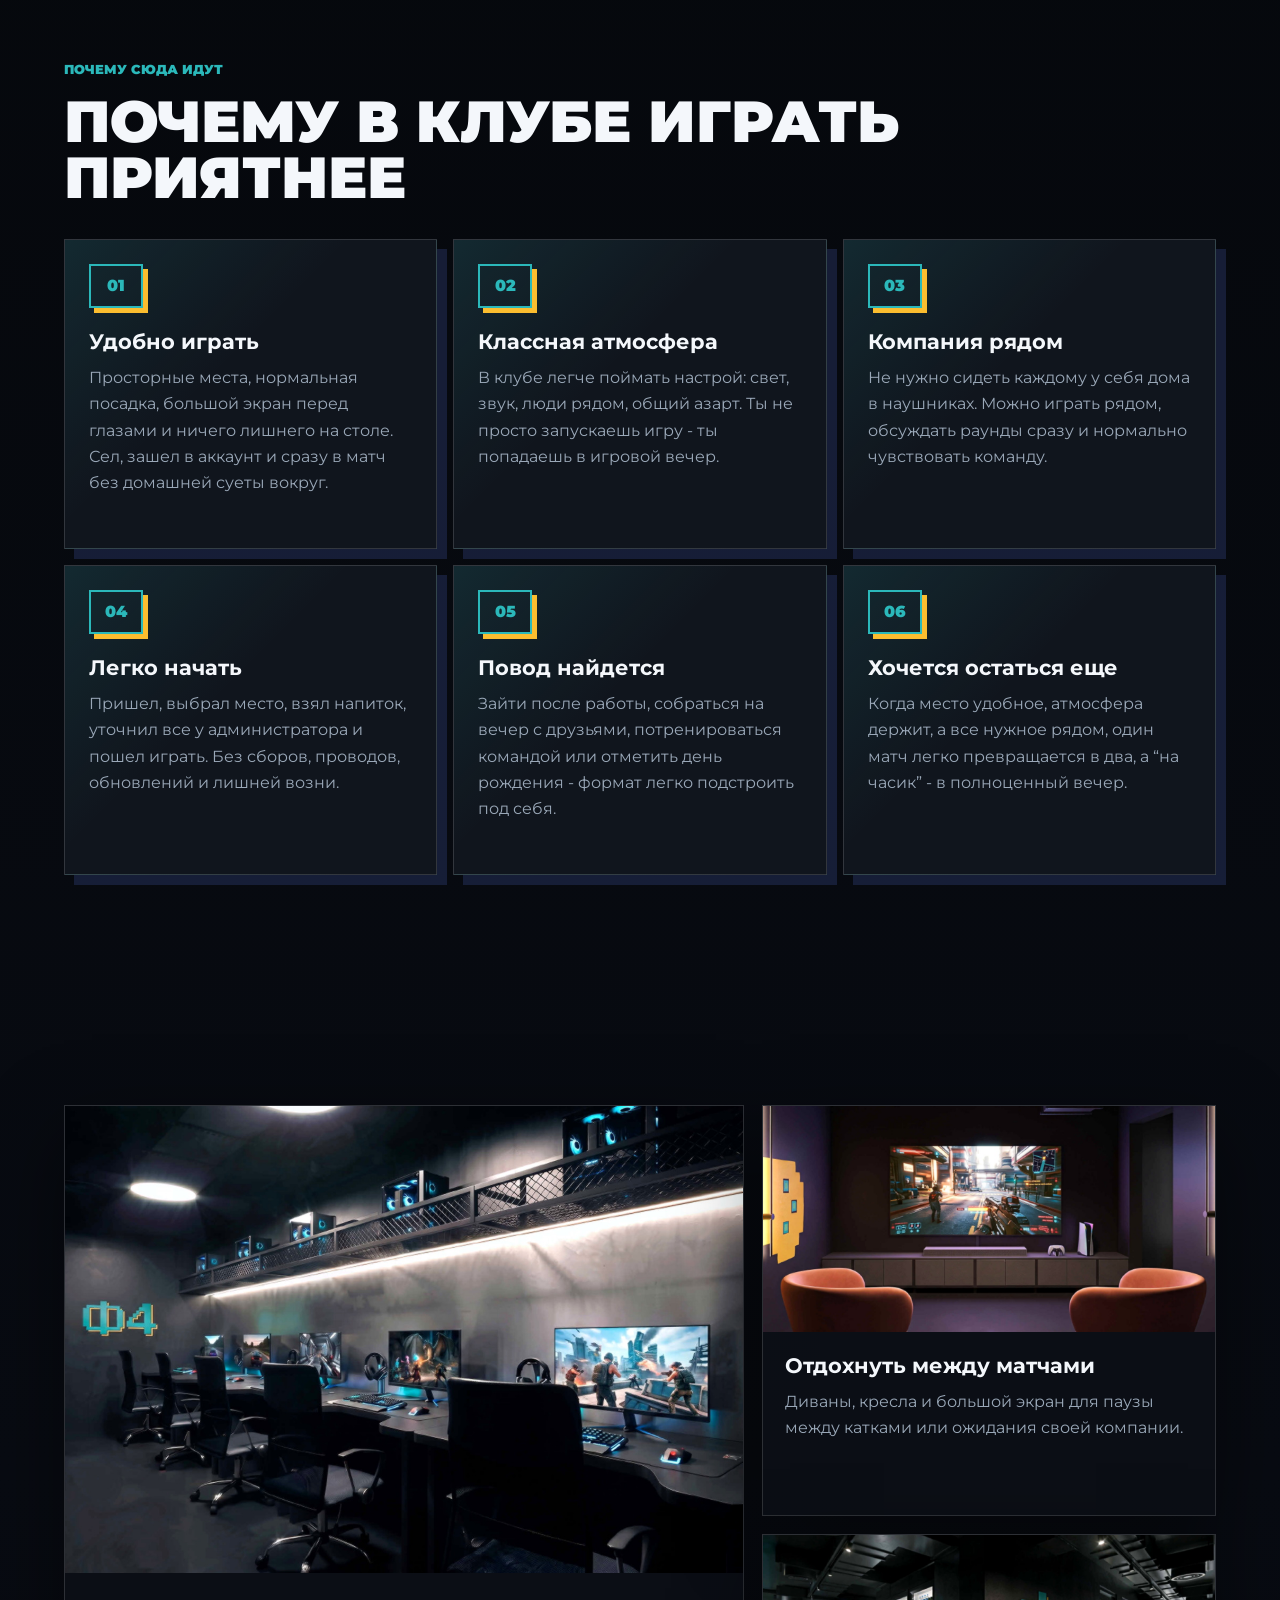
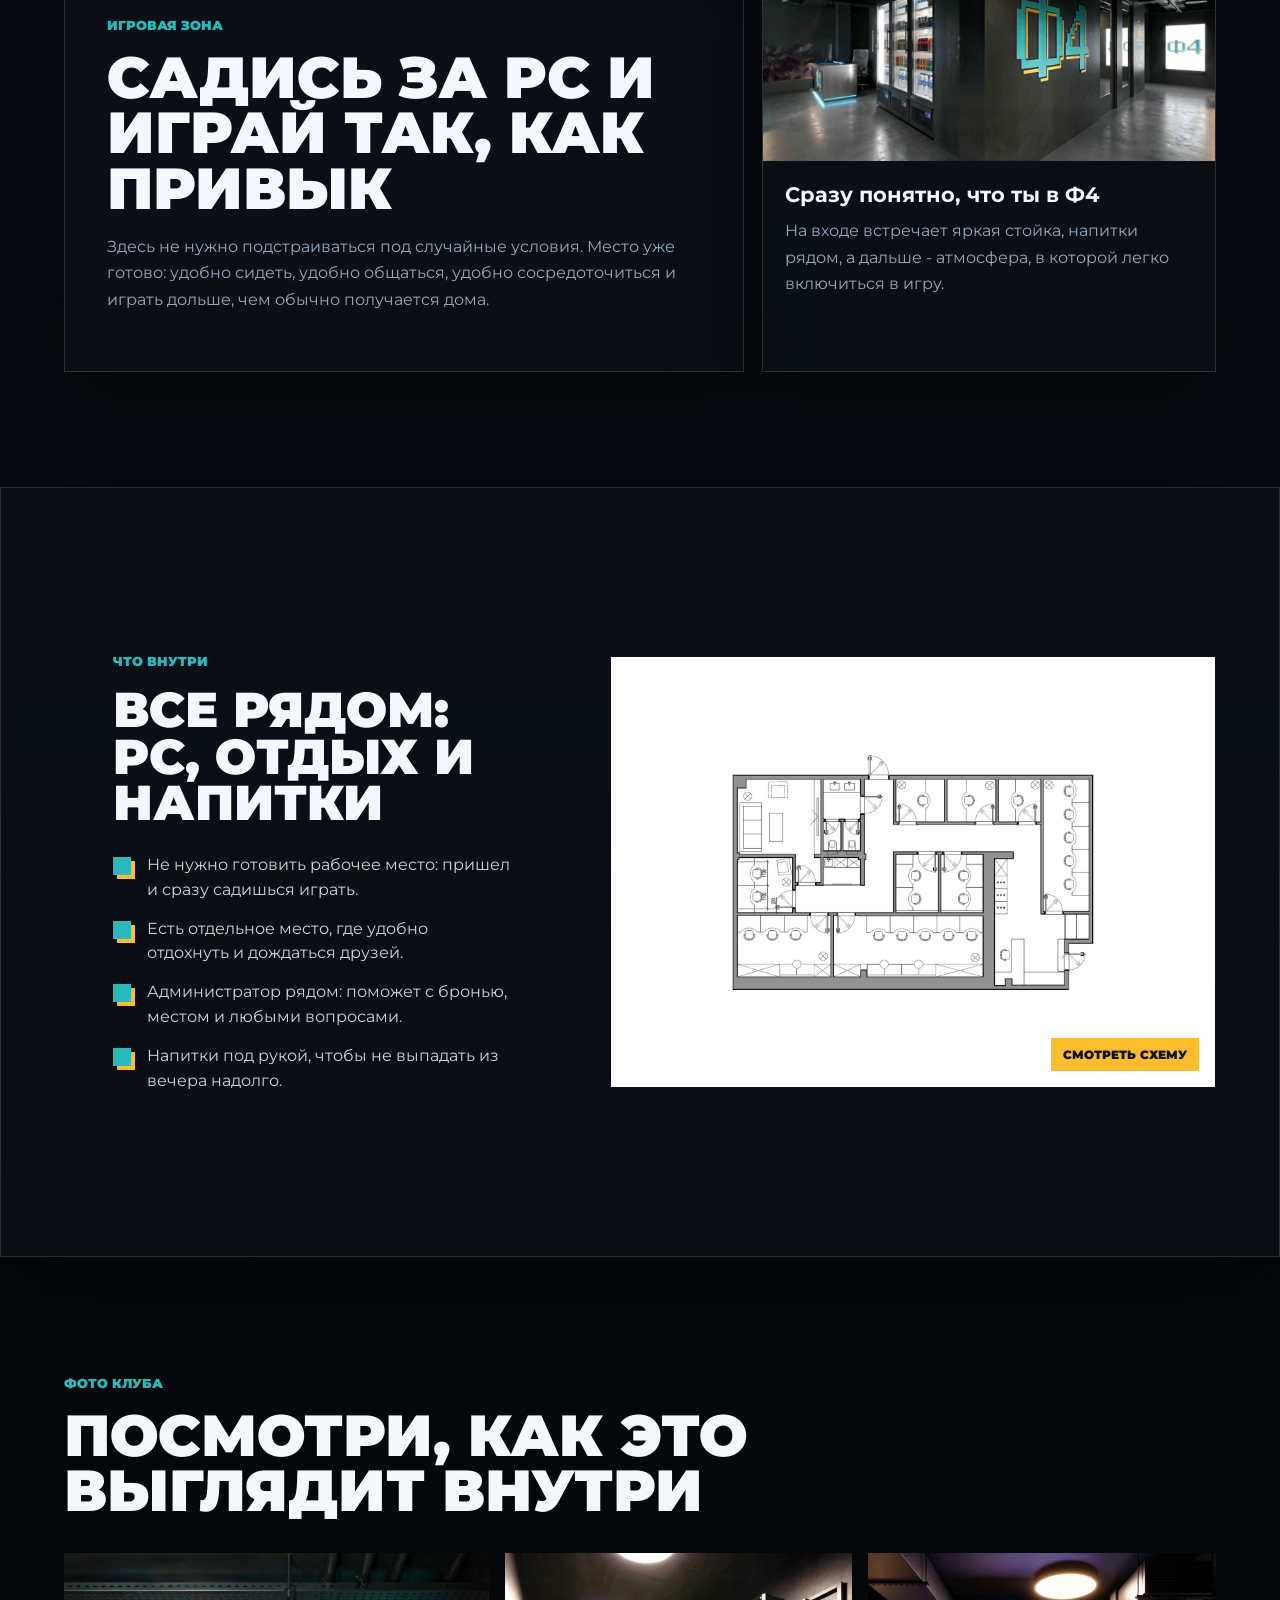
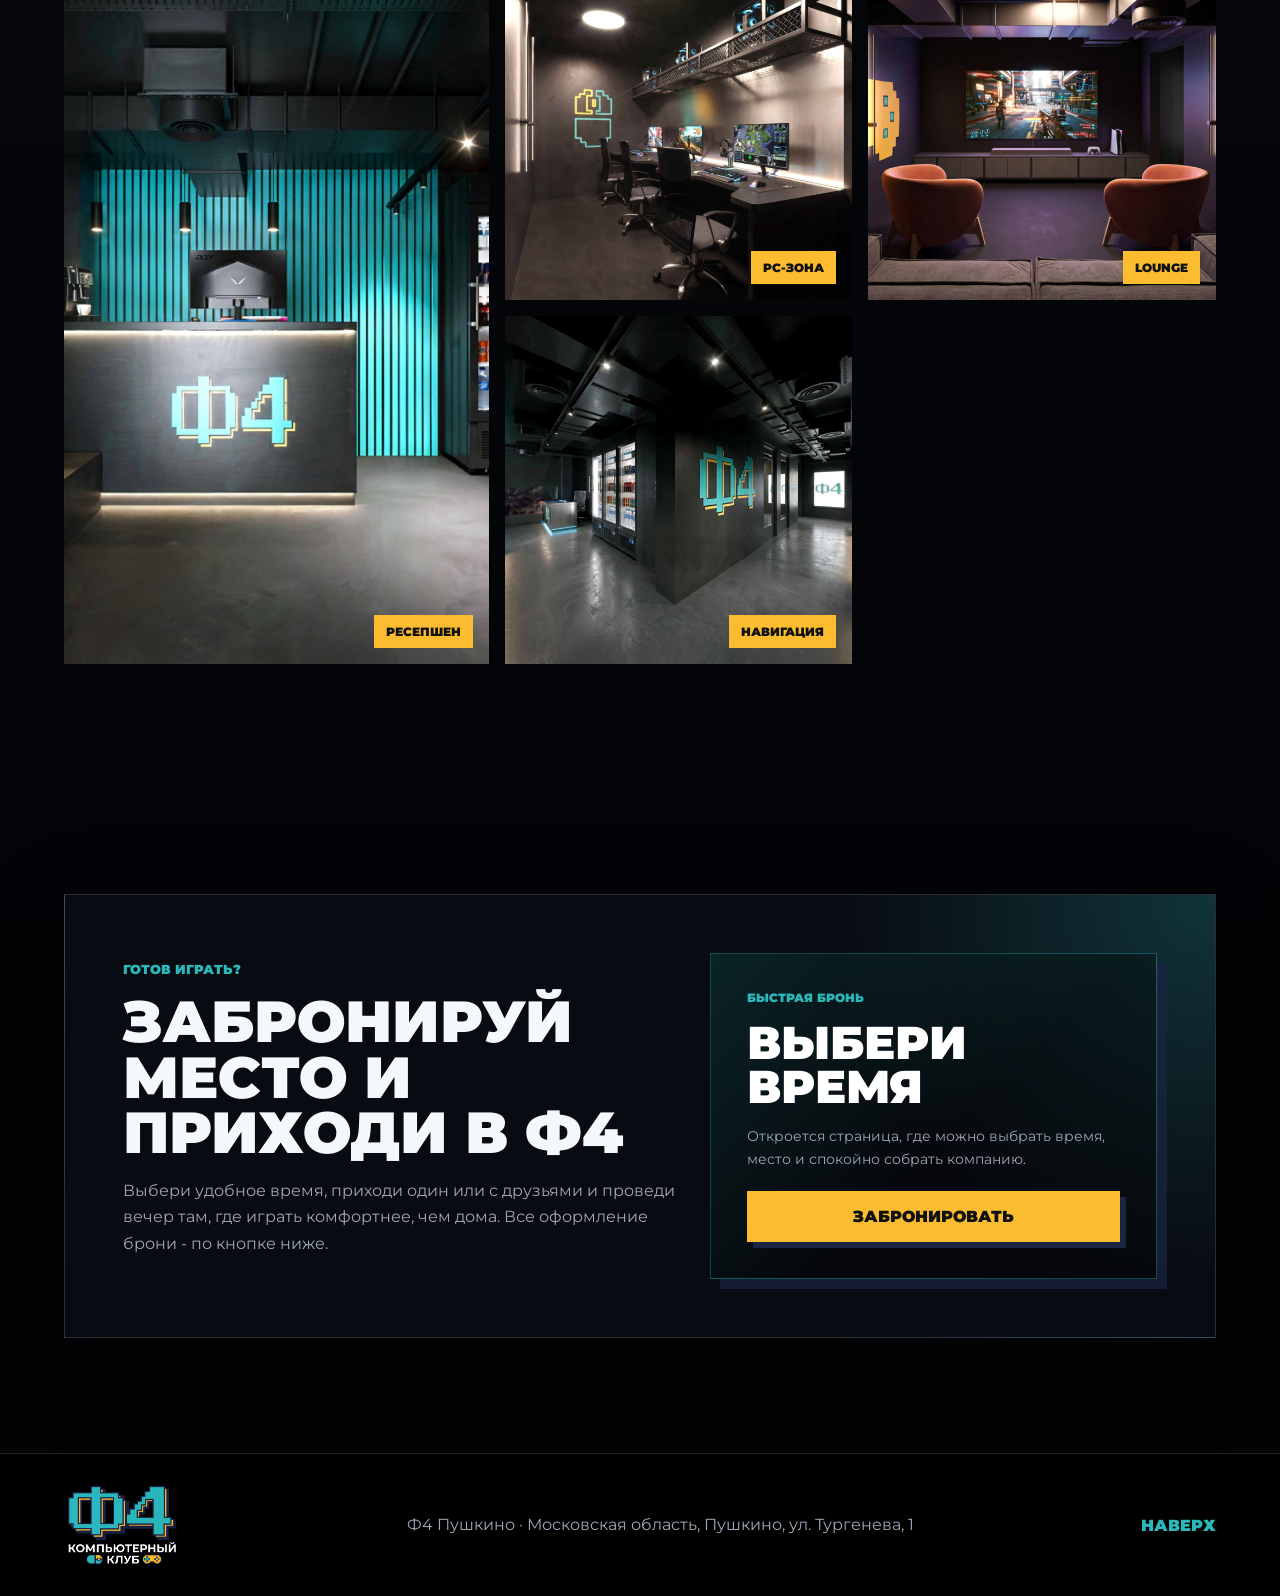
==== commit 6dcbdfb5: "Add files via upload" ====
--- a/index.html
+++ b/index.html
@@ -18,6 +18,14 @@
     <link rel="stylesheet" href="styles.css" />
   </head>
   <body>
+    <div class="logo-intro" aria-hidden="true">
+      <div class="logo-intro__stage">
+        <div class="logo-intro__pixels"></div>
+        <img class="logo-intro__logo" src="assets/logo-f4-brandbook.png" alt="" />
+        <span>loading game zone</span>
+      </div>
+    </div>
+
     <div class="scanline" aria-hidden="true"></div>
 
     <header class="site-header">
@@ -41,8 +49,8 @@
           <p class="eyebrow">Пушкино · ул. Тургенева, 1</p>
           <h1>Нажми F4. Закрой рутину. Открой игру.</h1>
           <p class="hero__lead">
-            Компьютерный клуб в Пушкино, куда можно прийти после учебы или работы,
-            собрать друзей, запустить любимую игру и на пару часов выпасть из обычного дня.
+            Дома тоже можно играть. Но в Ф4 удобнее: мощное место уже готово,
+            ничего не отвлекает, друзья рядом, а вечер сразу ощущается как событие.
           </p>
           <div class="hero__actions">
             <a class="button button--primary" href="https://f4club.ru/" target="_blank" rel="noopener">Забронировать место</a>
@@ -52,44 +60,36 @@
         <aside class="hero__panel" aria-label="Ключевые особенности">
           <div>
             <strong>PC</strong>
-            <span>игры, командные матчи и тренировки</span>
+            <span>удобная посадка, большой экран и стабильный игровой ритм</span>
           </div>
           <div>
             <strong>TV</strong>
-            <span>зона отдыха для компании и консольных вечеров</span>
+            <span>место перевести дух, дождаться друзей и продолжить вечер</span>
           </div>
           <div>
             <strong>F4</strong>
-            <span>место, где легко начать вечер и не хочется уходить</span>
+            <span>играть проще, собираться приятнее, сидеть комфортнее</span>
           </div>
         </aside>
-      </section>
-
-      <section class="ticker" aria-label="Фирменные преимущества">
-        <span>Киберспорт</span>
-        <span>Lounge</span>
-        <span>Игры с друзьями</span>
-        <span>Турниры</span>
-        <span>Командные игры</span>
-        <span>Отдых после учебы и работы</span>
       </section>
 
       <section class="section intro">
         <div>
           <p class="eyebrow">Знакомься</p>
-          <h2>Ф4 - клуб для тех, кто любит играть не в одиночку.</h2>
+          <h2>Ф4 - когда хочется играть нормально, а не как получится.</h2>
         </div>
         <p>
-          Здесь можно прийти одному, позвать пару друзей или собрать целую команду.
-          Поиграть, посмотреть матч, устроить мини-турнир, отметить день рождения
-          или просто провести вечер в месте, где все вокруг настроено на игру.
+          Здесь не нужно освобождать стол, спорить с домашним интернетом, терпеть
+          неудобное кресло или объяснять всем вокруг, почему тебе нужен тишина на
+          раунд. Пришел, сел, настроился и играешь в месте, где все сделано именно
+          для этого.
         </p>
       </section>
 
       <section class="section advantages" id="advantages">
         <div class="section__head">
           <p class="eyebrow">Почему сюда идут</p>
-          <h2>Все, что нужно для хорошего игрового вечера</h2>
+          <h2>Почему в клубе играть приятнее</h2>
         </div>
 
         <div class="advantage-grid">
@@ -98,23 +98,24 @@
             <h3>Удобно играть</h3>
             <p>
               Просторные места, нормальная посадка, большой экран перед глазами и
-              ничего лишнего на столе. Сел, зашел в аккаунт и сразу в матч.
+              ничего лишнего на столе. Сел, зашел в аккаунт и сразу в матч без
+              домашней суеты вокруг.
             </p>
           </article>
           <article>
             <span class="pixel-icon">02</span>
             <h3>Классная атмосфера</h3>
             <p>
-              Это не просто зал с компьютерами. Здесь темно, ярко, громко ровно
-              настолько, насколько нужно, и сразу понятно: ты пришел играть.
+              В клубе легче поймать настрой: свет, звук, люди рядом, общий азарт.
+              Ты не просто запускаешь игру - ты попадаешь в игровой вечер.
             </p>
           </article>
           <article>
             <span class="pixel-icon">03</span>
-            <h3>Можно прийти компанией</h3>
-            <p>
-              Пока кто-то доигрывает или опаздывает, остальные не скучают: можно
-              зависнуть на диване, посмотреть игру или обсудить следующий раунд.
+            <h3>Компания рядом</h3>
+            <p>
+              Не нужно сидеть каждому у себя дома в наушниках. Можно играть рядом,
+              обсуждать раунды сразу и нормально чувствовать команду.
             </p>
           </article>
           <article>
@@ -122,23 +123,23 @@
             <h3>Легко начать</h3>
             <p>
               Пришел, выбрал место, взял напиток, уточнил все у администратора и
-              пошел играть. Без сложных правил и лишней суеты.
+              пошел играть. Без сборов, проводов, обновлений и лишней возни.
             </p>
           </article>
           <article>
             <span class="pixel-icon">05</span>
-            <h3>Для разных поводов</h3>
-            <p>
-              Обычный вечер после работы, тренировка команды, встреча с друзьями,
-              турнир или день рождения - формат легко подобрать под настроение.
+            <h3>Повод найдется</h3>
+            <p>
+              Зайти после работы, собраться на вечер с друзьями, потренироваться
+              командой или отметить день рождения - формат легко подстроить под себя.
             </p>
           </article>
           <article>
             <span class="pixel-icon">06</span>
             <h3>Хочется остаться еще</h3>
             <p>
-              Ф4 сделан так, чтобы один матч легко превращался в два, а быстрый
-              заход “на часик” - в полноценный вечер.
+              Когда место удобное, атмосфера держит, а все нужное рядом, один матч
+              легко превращается в два, а “на часик” - в полноценный вечер.
             </p>
           </article>
         </div>
@@ -151,9 +152,9 @@
             <p class="eyebrow">Игровая зона</p>
             <h2>Садись за PC и играй так, как привык</h2>
             <p>
-              Хочешь катнуть пару матчей в соло, собрать дуо или занять ряд с
-              командой - место найдется под любой сценарий. Главное здесь простое:
-              удобно сидеть, удобно общаться, удобно играть.
+              Здесь не нужно подстраиваться под случайные условия. Место уже готово:
+              удобно сидеть, удобно общаться, удобно сосредоточиться и играть дольше,
+              чем обычно получается дома.
             </p>
           </div>
         </div>
@@ -162,12 +163,12 @@
           <article>
             <img src="assets/viz-2.jpg" alt="Lounge зона с диванами и игровым экраном" />
             <h3>Отдохнуть между матчами</h3>
-            <p>Диваны, кресла и большой экран для тех, кто хочет перевести дух или подождать друзей.</p>
+            <p>Диваны, кресла и большой экран для паузы между катками или ожидания своей компании.</p>
           </article>
           <article>
             <img src="assets/viz-5.jpg" alt="Коридор и входная зона компьютерного клуба Ф4" />
             <h3>Сразу понятно, что ты в Ф4</h3>
-            <p>На входе встречает яркая стойка, напитки рядом, а дальше - клубная атмосфера и игровые зоны.</p>
+            <p>На входе встречает яркая стойка, напитки рядом, а дальше - атмосфера, в которой легко включиться в игру.</p>
           </article>
         </div>
       </section>
@@ -177,7 +178,7 @@
           <p class="eyebrow">Что внутри</p>
           <h2>Все рядом: PC, отдых и напитки</h2>
           <ul class="check-list">
-            <li>Можно играть одному, вдвоем или прийти большой компанией.</li>
+            <li>Не нужно готовить рабочее место: пришел и сразу садишься играть.</li>
             <li>Есть отдельное место, где удобно отдохнуть и дождаться друзей.</li>
             <li>Администратор рядом: поможет с бронью, местом и любыми вопросами.</li>
             <li>Напитки под рукой, чтобы не выпадать из вечера надолго.</li>
@@ -219,14 +220,14 @@
           <p class="eyebrow">Готов играть?</p>
           <h2>Забронируй место и приходи в Ф4</h2>
           <p>
-            Выбери удобное время, приходи один или с друзьями и проведи вечер за
-            любимыми играми. Все оформление брони - по кнопке ниже.
+            Выбери удобное время, приходи один или с друзьями и проведи вечер там,
+            где играть комфортнее, чем дома. Все оформление брони - по кнопке ниже.
           </p>
         </div>
         <div class="booking-link-card">
           <span>быстрая бронь</span>
           <strong>Выбери время</strong>
-          <p>Откроется страница, где можно оформить визит и спокойно собрать компанию.</p>
+          <p>Откроется страница, где можно выбрать время, место и спокойно собрать компанию.</p>
           <a class="button button--primary" href="https://f4club.ru/" target="_blank" rel="noopener">
             Забронировать
           </a>
--- a/styles.css
+++ b/styles.css
@@ -31,6 +31,11 @@
   letter-spacing: 0;
 }
 
+body.intro-lock,
+#f4-tilda-site.intro-lock {
+  overflow: hidden;
+}
+
 body::before {
   position: fixed;
   inset: 0;
@@ -41,6 +46,95 @@
     linear-gradient(90deg, rgba(255, 255, 255, 0.035) 1px, transparent 1px);
   background-size: 44px 44px;
   mask-image: linear-gradient(180deg, #000 0%, transparent 76%);
+}
+
+.logo-intro {
+  position: fixed;
+  inset: 0;
+  z-index: 40;
+  display: grid;
+  place-items: center;
+  background:
+    radial-gradient(circle at center, rgba(43, 184, 186, 0.2), transparent 24rem),
+    #030507;
+  animation: intro-out 640ms ease 3100ms forwards;
+}
+
+.logo-intro__stage {
+  position: relative;
+  display: grid;
+  place-items: center;
+  width: min(480px, 82vw);
+  min-height: 330px;
+}
+
+.logo-intro__stage::before,
+.logo-intro__stage::after {
+  position: absolute;
+  content: "";
+  border: 1px solid rgba(43, 184, 186, 0.24);
+  pointer-events: none;
+}
+
+.logo-intro__stage::before {
+  inset: 42px 18px;
+  animation: intro-frame 1300ms steps(5, end) 120ms both;
+}
+
+.logo-intro__stage::after {
+  width: 82%;
+  height: 1px;
+  background: linear-gradient(90deg, transparent, rgba(251, 189, 47, 0.82), transparent);
+  animation: intro-scan 1600ms ease-in-out 180ms both;
+}
+
+.logo-intro__logo {
+  width: min(330px, 72vw);
+  opacity: 0;
+  filter: blur(8px) saturate(1.35);
+  image-rendering: pixelated;
+  transform: scale(0.76);
+  animation: logo-build 1200ms steps(8, end) 360ms forwards;
+}
+
+.logo-intro--dock .logo-intro__logo {
+  animation: logo-dock 980ms cubic-bezier(0.2, 0.9, 0.22, 1) forwards;
+}
+
+.logo-intro__pixels {
+  position: absolute;
+  inset: 0;
+  pointer-events: none;
+}
+
+.logo-intro__pixels span {
+  position: absolute;
+  left: 50%;
+  top: 50%;
+  width: var(--size);
+  height: var(--size);
+  background: var(--color);
+  box-shadow: 4px 4px 0 rgba(27, 36, 66, 0.86);
+  transform: translate(var(--from-x), var(--from-y)) scale(0.65);
+  opacity: 0;
+  animation: pixel-join 980ms steps(5, end) var(--delay) forwards;
+}
+
+.logo-intro__stage span {
+  position: absolute;
+  bottom: 12px;
+  color: rgba(255, 255, 255, 0.64);
+  font-size: 11px;
+  font-weight: 900;
+  letter-spacing: 0.18em;
+  text-transform: uppercase;
+  animation: intro-text 1200ms ease 300ms forwards;
+}
+
+.logo-intro--dock .logo-intro__stage span,
+.logo-intro--dock .logo-intro__pixels {
+  opacity: 0;
+  transition: opacity 240ms ease;
 }
 
 img {
@@ -118,12 +212,12 @@
 
 .hero {
   position: relative;
-  min-height: calc(100vh - 74px);
+  min-height: clamp(620px, calc(100vh - 74px), 820px);
   display: grid;
   grid-template-columns: minmax(0, 1fr) minmax(280px, 420px);
-  align-items: end;
+  align-items: center;
   gap: 28px;
-  padding: clamp(34px, 5vw, 74px) clamp(18px, 5vw, 72px);
+  padding: clamp(28px, 4vw, 60px) clamp(18px, 5vw, 72px);
   overflow: hidden;
 }
 
@@ -147,6 +241,7 @@
   height: 100%;
   object-fit: cover;
   filter: saturate(1.12) contrast(1.08);
+  animation: hero-drift 18s ease-in-out infinite alternate;
 }
 
 .hero__content {
@@ -250,6 +345,13 @@
   border: 1px solid rgba(43, 184, 186, 0.34);
   background: rgba(3, 7, 12, 0.78);
   box-shadow: var(--shadow);
+  transition: transform 220ms ease, border-color 220ms ease, background 220ms ease;
+}
+
+.hero__panel div:hover {
+  transform: translateX(-6px);
+  border-color: rgba(251, 189, 47, 0.58);
+  background: rgba(8, 14, 22, 0.9);
 }
 
 .hero__panel strong {
@@ -266,25 +368,6 @@
   color: rgba(255, 255, 255, 0.74);
   font-size: 13px;
   line-height: 1.45;
-}
-
-.ticker {
-  display: flex;
-  gap: 10px;
-  padding: 14px clamp(18px, 5vw, 72px);
-  overflow-x: auto;
-  border-block: 1px solid rgba(43, 184, 186, 0.3);
-  background: #020303;
-}
-
-.ticker span {
-  flex: 0 0 auto;
-  padding: 9px 13px;
-  border: 1px solid rgba(255, 255, 255, 0.16);
-  color: #fff;
-  font-size: 12px;
-  font-weight: 900;
-  text-transform: uppercase;
 }
 
 .section {
@@ -323,6 +406,13 @@
     linear-gradient(135deg, rgba(43, 184, 186, 0.12), transparent 42%),
     var(--panel);
   box-shadow: 10px 10px 0 rgba(27, 36, 66, 0.8);
+  transition: transform 220ms ease, border-color 220ms ease, box-shadow 220ms ease;
+}
+
+.advantage-grid article:hover {
+  transform: translateY(-7px);
+  border-color: rgba(43, 184, 186, 0.5);
+  box-shadow: 10px 14px 0 rgba(27, 36, 66, 0.8), 0 0 34px rgba(43, 184, 186, 0.12);
 }
 
 .pixel-icon {
@@ -350,6 +440,22 @@
   border: 1px solid var(--line);
   background: rgba(12, 16, 23, 0.86);
   box-shadow: var(--shadow);
+}
+
+.zone-card,
+.zone-stack article,
+.plan,
+.final-cta,
+.gallery__grid button {
+  transition: transform 240ms ease, border-color 240ms ease, box-shadow 240ms ease;
+}
+
+.zone-card:hover,
+.zone-stack article:hover,
+.plan:hover,
+.final-cta:hover {
+  border-color: rgba(43, 184, 186, 0.42);
+  box-shadow: var(--shadow), 0 0 36px rgba(43, 184, 186, 0.1);
 }
 
 .zone-card--large {
@@ -491,6 +597,155 @@
 .gallery__grid button:hover img {
   transform: scale(1.04);
   filter: saturate(1.18);
+}
+
+.has-motion .section,
+.has-motion .advantage-grid article,
+.has-motion .zone-card,
+.has-motion .zone-stack article,
+.has-motion .plan,
+.has-motion .gallery__grid button,
+.has-motion .final-cta {
+  opacity: 0;
+  transform: translateY(24px);
+}
+
+.has-motion .section.is-visible,
+.has-motion .advantage-grid article.is-visible,
+.has-motion .zone-card.is-visible,
+.has-motion .zone-stack article.is-visible,
+.has-motion .plan.is-visible,
+.has-motion .gallery__grid button.is-visible,
+.has-motion .final-cta.is-visible {
+  opacity: 1;
+  transform: translateY(0);
+}
+
+.has-motion .advantage-grid article:nth-child(2),
+.has-motion .gallery__grid button:nth-child(2) {
+  transition-delay: 80ms;
+}
+
+.has-motion .advantage-grid article:nth-child(3),
+.has-motion .gallery__grid button:nth-child(3) {
+  transition-delay: 160ms;
+}
+
+.has-motion .advantage-grid article:nth-child(4),
+.has-motion .gallery__grid button:nth-child(4) {
+  transition-delay: 240ms;
+}
+
+@keyframes intro-out {
+  to {
+    opacity: 0;
+    visibility: hidden;
+  }
+}
+
+@keyframes logo-build {
+  0% {
+    opacity: 0;
+    filter: blur(10px) saturate(1.5);
+    clip-path: inset(45% 45% 45% 45%);
+    transform: scale(0.76);
+  }
+  55% {
+    opacity: 1;
+    clip-path: inset(12% 16% 18% 14%);
+  }
+  100% {
+    opacity: 1;
+    filter: blur(0) saturate(1);
+    clip-path: inset(0);
+    transform: scale(1);
+  }
+}
+
+@keyframes logo-dock {
+  0% {
+    opacity: 1;
+    filter: blur(0) saturate(1);
+    transform: translate3d(0, 0, 0) scale(1);
+  }
+  28% {
+    filter: blur(0) saturate(1.24) drop-shadow(0 0 18px rgba(43, 184, 186, 0.48));
+    transform: translate3d(0, -14px, 0) scale(1.08);
+  }
+  100% {
+    opacity: 1;
+    filter: blur(0) saturate(1) drop-shadow(0 0 12px rgba(43, 184, 186, 0.28));
+    transform: translate3d(var(--dock-x, 0), var(--dock-y, 0), 0) scale(var(--dock-scale, 0.34));
+  }
+}
+
+@keyframes intro-frame {
+  0% {
+    opacity: 0;
+    clip-path: inset(50% 50% 50% 50%);
+    transform: scale(0.92);
+  }
+  45% {
+    opacity: 1;
+  }
+  100% {
+    opacity: 0.82;
+    clip-path: inset(0);
+    transform: scale(1);
+  }
+}
+
+@keyframes intro-scan {
+  0% {
+    opacity: 0;
+    transform: translateY(-100px) scaleX(0.42);
+  }
+  22%,
+  76% {
+    opacity: 1;
+  }
+  100% {
+    opacity: 0;
+    transform: translateY(112px) scaleX(1);
+  }
+}
+
+@keyframes pixel-join {
+  0% {
+    opacity: 0;
+    transform: translate(var(--from-x), var(--from-y)) scale(0.65);
+  }
+  28% {
+    opacity: 1;
+  }
+  78% {
+    opacity: 1;
+    transform: translate(var(--to-x), var(--to-y)) scale(1);
+  }
+  100% {
+    opacity: 0;
+    transform: translate(var(--to-x), var(--to-y)) scale(0.35);
+  }
+}
+
+@keyframes intro-text {
+  0% {
+    opacity: 0;
+    transform: translateY(8px);
+  }
+  100% {
+    opacity: 1;
+    transform: translateY(0);
+  }
+}
+
+@keyframes hero-drift {
+  from {
+    transform: scale(1.02) translate3d(0, 0, 0);
+  }
+  to {
+    transform: scale(1.08) translate3d(18px, -10px, 0);
+  }
 }
 
 .final-cta {
@@ -626,6 +881,25 @@
 
 }
 
+@media (prefers-reduced-motion: reduce) {
+  *,
+  *::before,
+  *::after {
+    animation-duration: 0.001ms !important;
+    animation-iteration-count: 1 !important;
+    scroll-behavior: auto !important;
+    transition-duration: 0.001ms !important;
+  }
+
+  body.intro-lock {
+    overflow: auto;
+  }
+
+  .logo-intro {
+    display: none;
+  }
+}
+
 @media (max-width: 680px) {
   .nav {
     justify-content: flex-start;
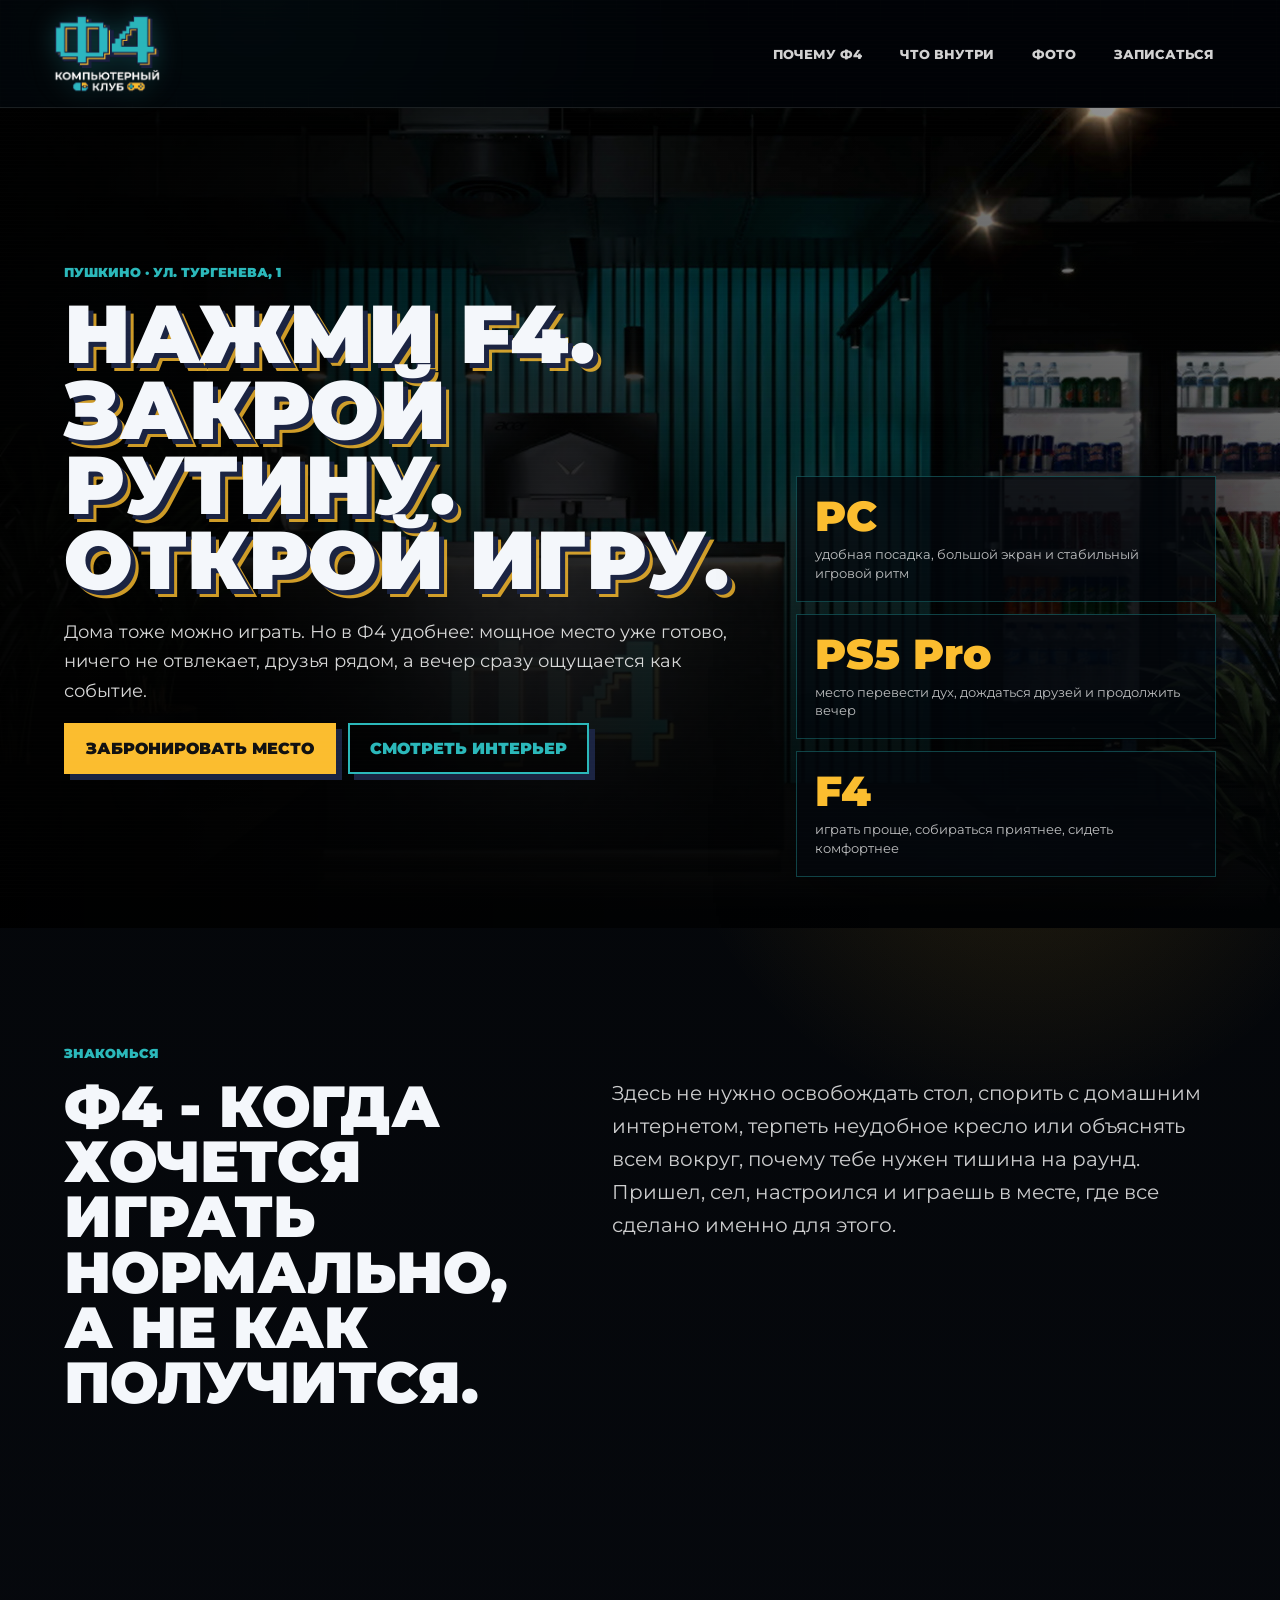
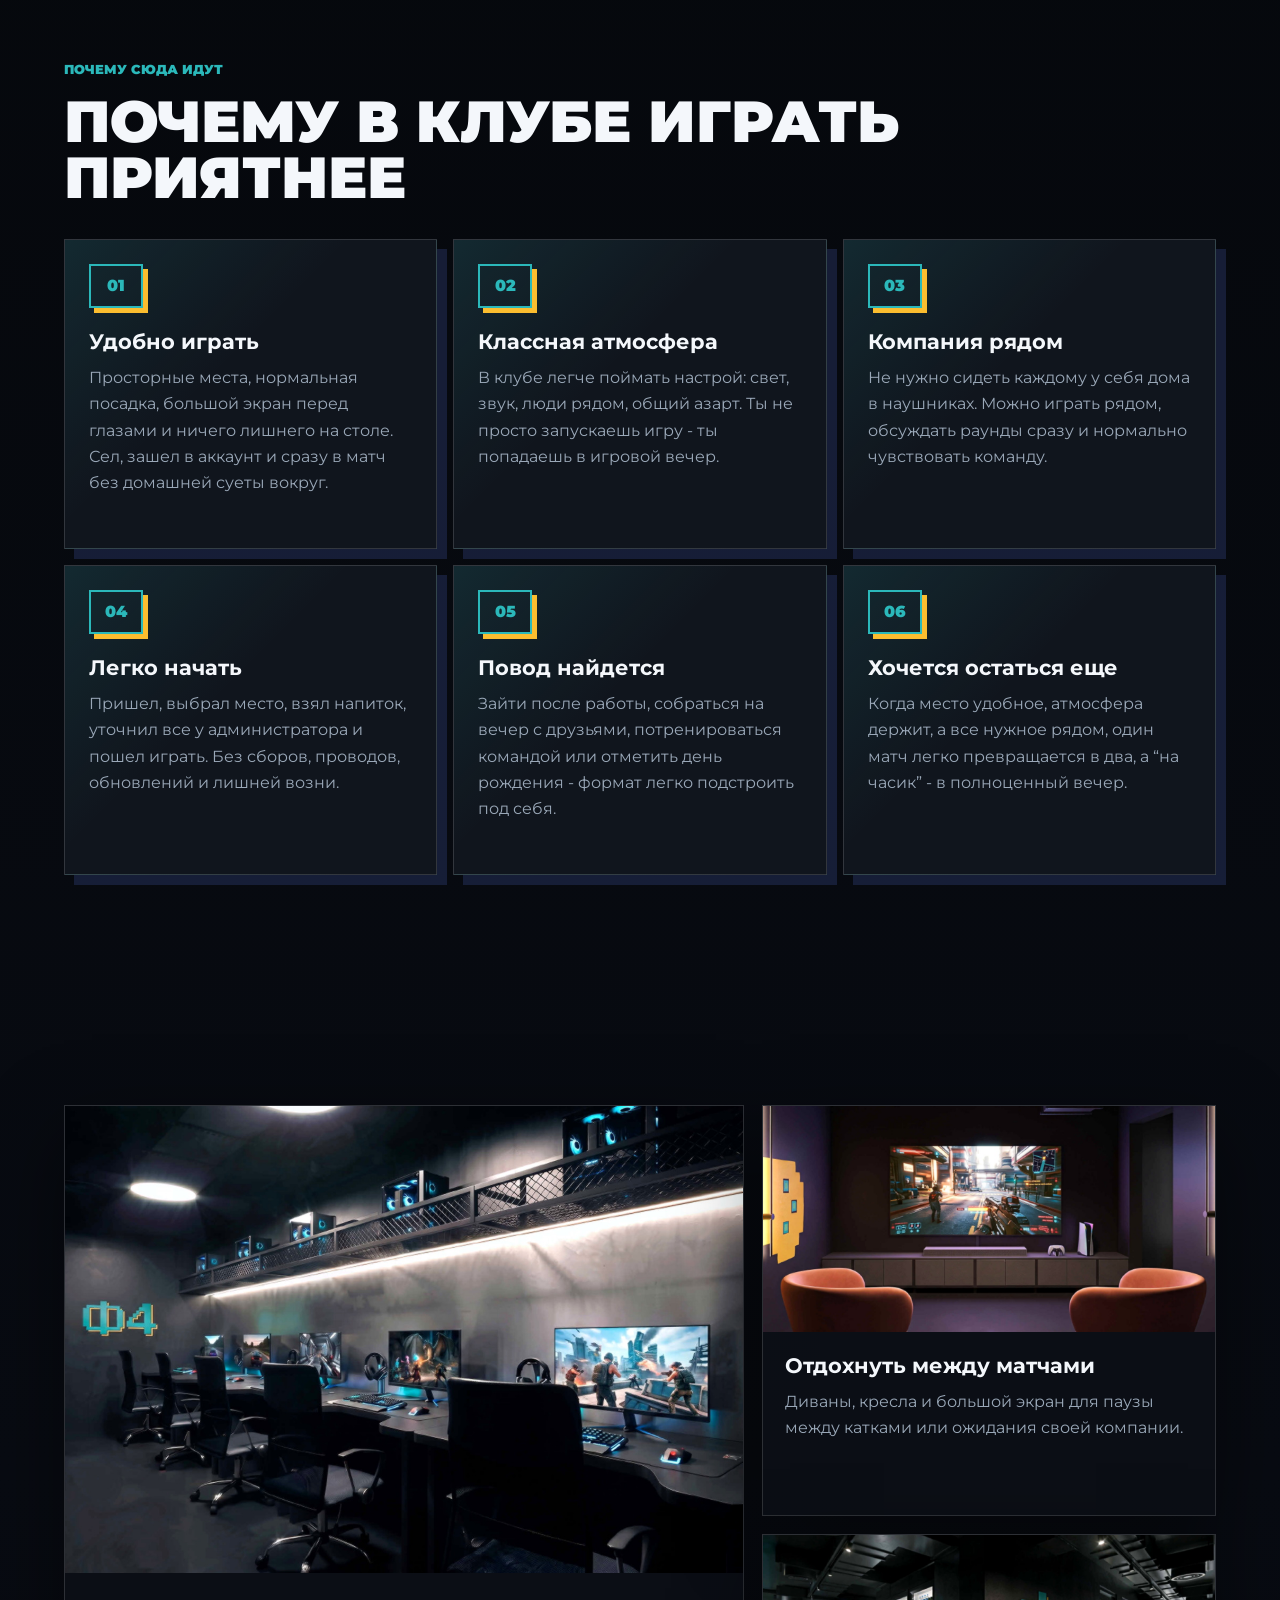
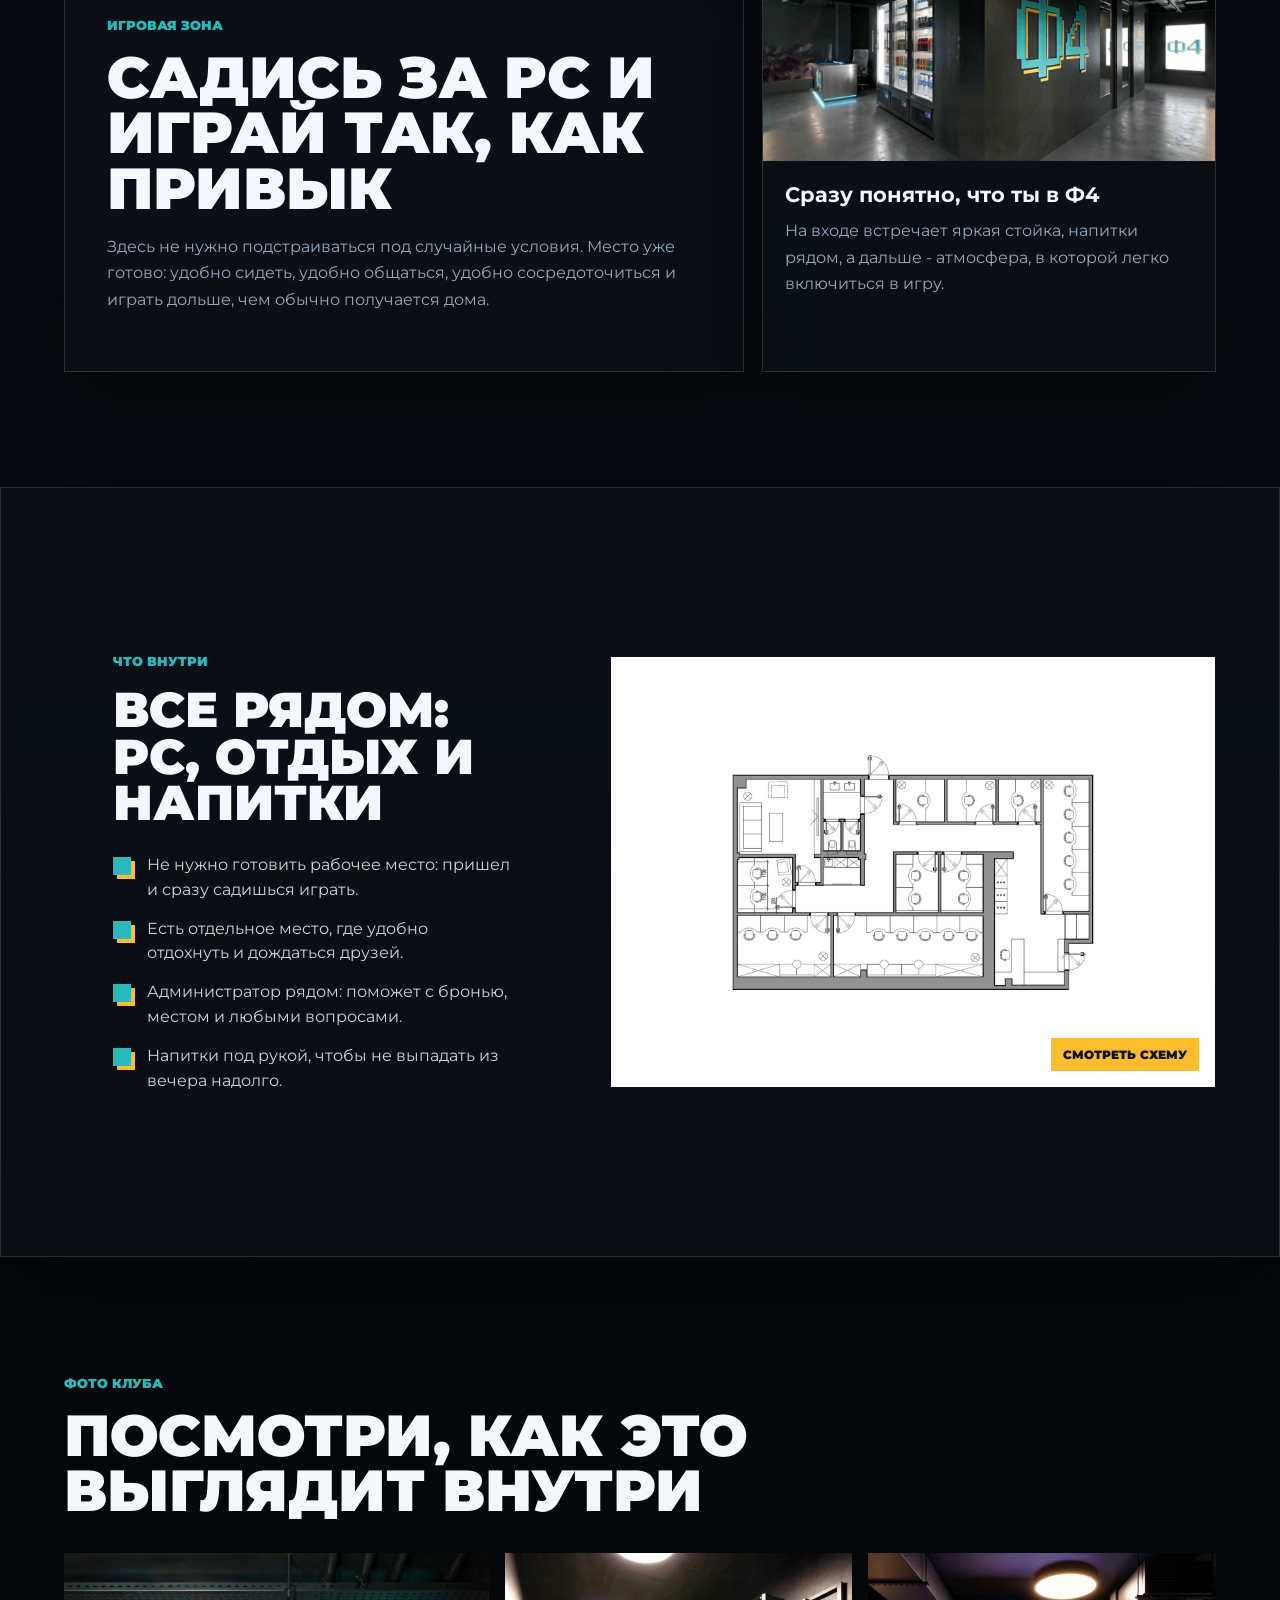
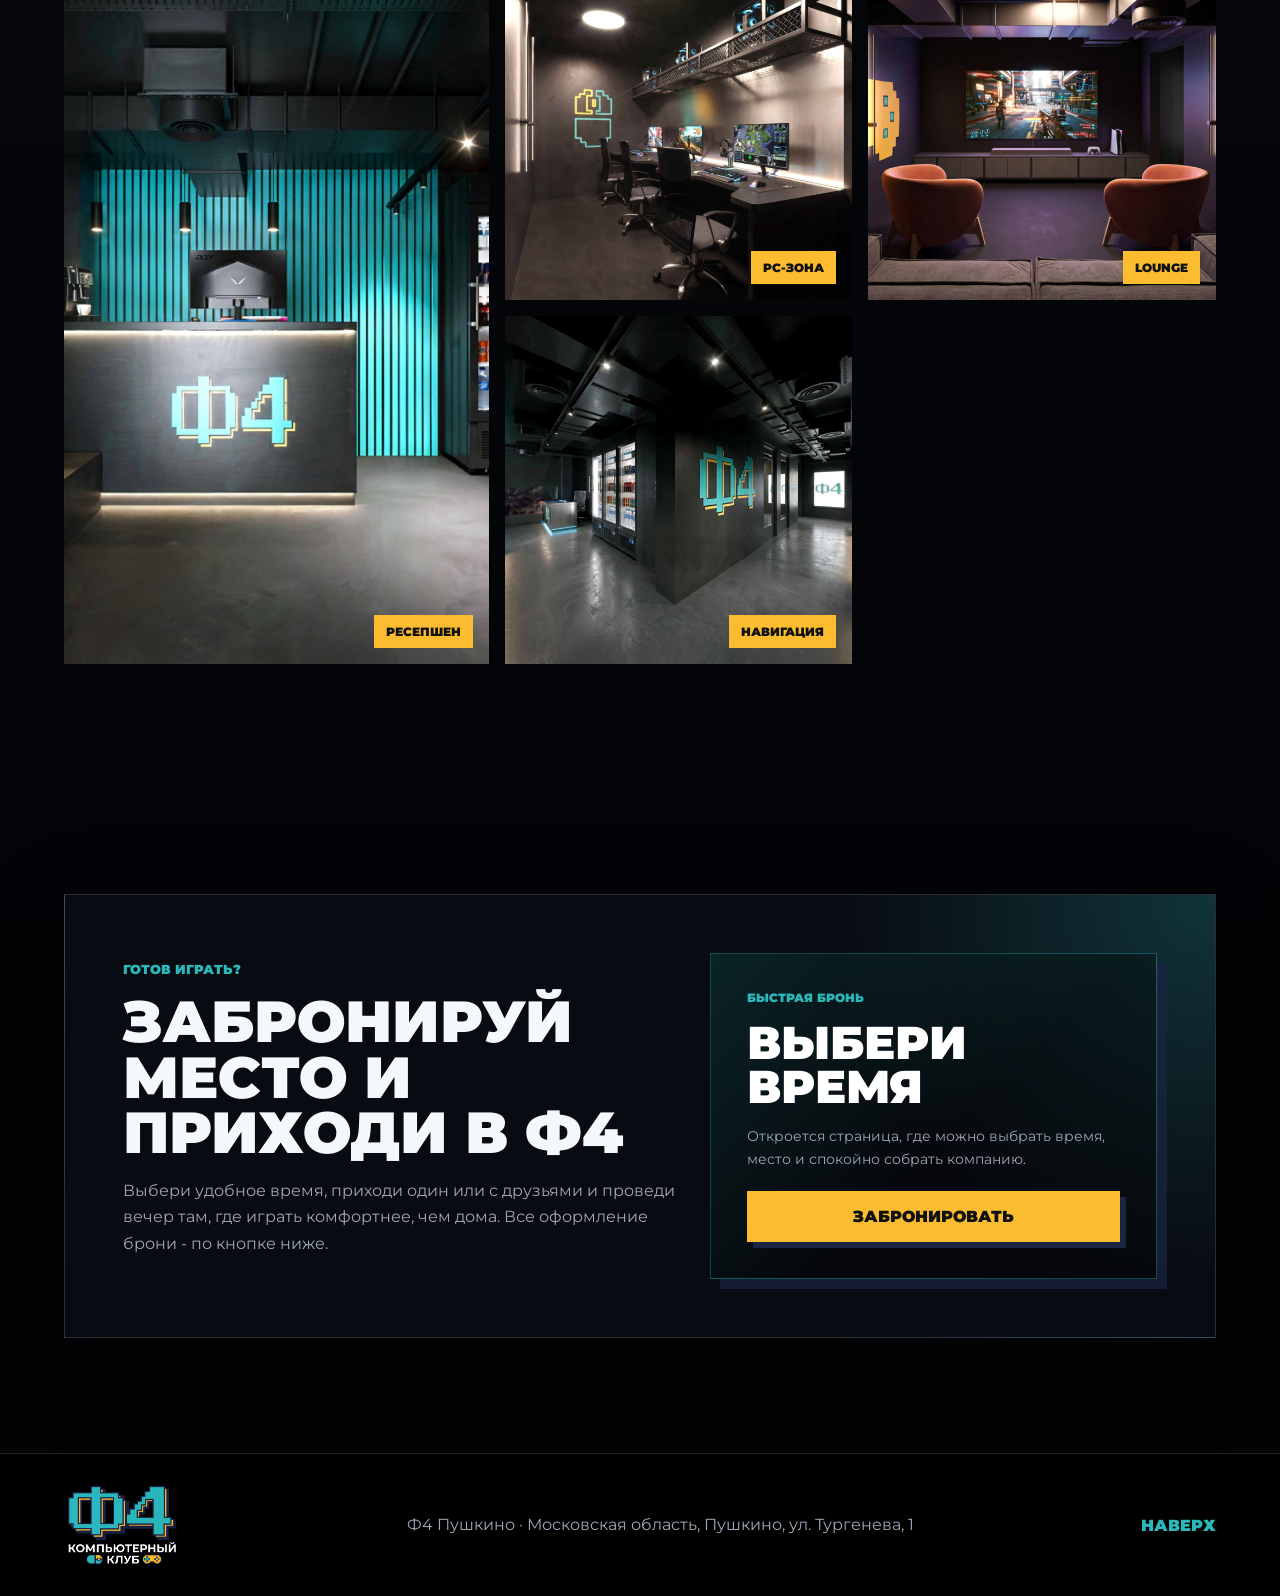
==== commit 479ab6dd: "Rename TV to PS5 Pro in index.html" ====
--- a/index.html
+++ b/index.html
@@ -15,14 +15,14 @@
       href="https://fonts.googleapis.com/css2?family=Montserrat:wght@500;700;800;900&display=swap"
       rel="stylesheet"
     />
-    <link rel="stylesheet" href="styles.css" />
+    <link rel="stylesheet" href="style.css" />
   </head>
   <body>
     <div class="logo-intro" aria-hidden="true">
       <div class="logo-intro__stage">
         <div class="logo-intro__pixels"></div>
         <img class="logo-intro__logo" src="assets/logo-f4-brandbook.png" alt="" />
-        <span>loading game zone</span>
+        <span class="logo-intro__label">loading game zone</span>
       </div>
     </div>
 
@@ -63,7 +63,7 @@
             <span>удобная посадка, большой экран и стабильный игровой ритм</span>
           </div>
           <div>
-            <strong>TV</strong>
+            <strong>PS5 Pro</strong>
             <span>место перевести дух, дождаться друзей и продолжить вечер</span>
           </div>
           <div>
--- a/style.css
+++ b/style.css
@@ -0,0 +1,898 @@
+:root {
+  --cyan: #2bb8ba;
+  --yellow: #fbbd2f;
+  --navy: #1b2442;
+  --black: #000;
+  --ink: #05070b;
+  --panel: #10151d;
+  --panel-soft: #161d28;
+  --line: rgba(255, 255, 255, 0.14);
+  --text: #f4f7fb;
+  --muted: #9aa8b8;
+  --shadow: 0 26px 80px rgba(0, 0, 0, 0.46);
+}
+
+* {
+  box-sizing: border-box;
+}
+
+html {
+  scroll-behavior: smooth;
+}
+
+body {
+  margin: 0;
+  background:
+    radial-gradient(circle at 20% 0%, rgba(43, 184, 186, 0.2), transparent 28rem),
+    radial-gradient(circle at 80% 12%, rgba(251, 189, 47, 0.14), transparent 22rem),
+    linear-gradient(180deg, #030507 0%, #080b12 48%, #010203 100%);
+  color: var(--text);
+  font-family: "Montserrat", Arial, sans-serif;
+  letter-spacing: 0;
+}
+
+body.intro-lock,
+#f4-tilda-site.intro-lock {
+  overflow: hidden;
+}
+
+body::before {
+  position: fixed;
+  inset: 0;
+  z-index: -2;
+  content: "";
+  background-image:
+    linear-gradient(rgba(255, 255, 255, 0.035) 1px, transparent 1px),
+    linear-gradient(90deg, rgba(255, 255, 255, 0.035) 1px, transparent 1px);
+  background-size: 44px 44px;
+  mask-image: linear-gradient(180deg, #000 0%, transparent 76%);
+}
+
+.logo-intro {
+  position: fixed;
+  inset: 0;
+  z-index: 40;
+  display: grid;
+  place-items: center;
+  background:
+    radial-gradient(circle at center, rgba(43, 184, 186, 0.2), transparent 24rem),
+    #030507;
+  animation: intro-out 640ms ease 3100ms forwards;
+}
+
+.logo-intro__stage {
+  position: relative;
+  display: grid;
+  place-items: center;
+  width: min(480px, 82vw);
+  min-height: 330px;
+}
+
+.logo-intro__logo {
+  width: min(330px, 72vw);
+  opacity: 0;
+  filter: blur(8px) saturate(1.35);
+  image-rendering: pixelated;
+  transform: scale(0.76);
+  animation: logo-build 1200ms steps(8, end) 360ms forwards;
+}
+
+.logo-intro--dock .logo-intro__logo {
+  animation: logo-dock 980ms cubic-bezier(0.2, 0.9, 0.22, 1) forwards;
+}
+
+.logo-intro__pixels {
+  position: absolute;
+  inset: 0;
+  pointer-events: none;
+}
+
+.logo-intro__pixels span {
+  position: absolute;
+  left: 50%;
+  top: 50%;
+  width: var(--size);
+  height: var(--size);
+  background: var(--color);
+  box-shadow: 4px 4px 0 rgba(27, 36, 66, 0.86);
+  transform: translate(var(--from-x), var(--from-y)) scale(0.65);
+  opacity: 0;
+  animation: pixel-join 980ms steps(5, end) var(--delay) forwards;
+}
+
+.logo-intro__label {
+  position: absolute;
+  bottom: 12px;
+  color: rgba(255, 255, 255, 0.64);
+  font-size: 11px;
+  font-weight: 900;
+  letter-spacing: 0.18em;
+  text-transform: uppercase;
+  animation: intro-text 1200ms ease 300ms forwards;
+}
+
+.logo-intro--dock .logo-intro__label,
+.logo-intro--dock .logo-intro__pixels {
+  opacity: 0;
+  transition: opacity 240ms ease;
+}
+
+img {
+  display: block;
+  max-width: 100%;
+}
+
+a {
+  color: inherit;
+  text-decoration: none;
+}
+
+button,
+input,
+select {
+  font: inherit;
+}
+
+.scanline {
+  position: fixed;
+  inset: 0;
+  z-index: 10;
+  pointer-events: none;
+  opacity: 0.2;
+  background: repeating-linear-gradient(
+    180deg,
+    rgba(255, 255, 255, 0.04) 0,
+    rgba(255, 255, 255, 0.04) 1px,
+    transparent 1px,
+    transparent 4px
+  );
+}
+
+.site-header {
+  position: sticky;
+  top: 0;
+  z-index: 6;
+  display: flex;
+  align-items: center;
+  justify-content: space-between;
+  gap: 24px;
+  padding: 12px clamp(18px, 4vw, 56px);
+  border-bottom: 1px solid rgba(255, 255, 255, 0.1);
+  background: rgba(1, 3, 7, 0.82);
+  backdrop-filter: blur(16px);
+}
+
+.brand img {
+  width: 112px;
+  border: 0;
+  background: transparent;
+  filter: drop-shadow(0 0 12px rgba(43, 184, 186, 0.28));
+}
+
+.nav {
+  display: flex;
+  flex-wrap: wrap;
+  justify-content: flex-end;
+  gap: 8px;
+}
+
+.nav a {
+  padding: 10px 14px;
+  border: 1px solid transparent;
+  color: rgba(255, 255, 255, 0.82);
+  font-size: 13px;
+  font-weight: 800;
+  text-transform: uppercase;
+}
+
+.nav a:hover {
+  border-color: var(--cyan);
+  color: var(--cyan);
+}
+
+.hero {
+  position: relative;
+  min-height: clamp(620px, calc(100vh - 74px), 820px);
+  display: grid;
+  grid-template-columns: minmax(0, 1fr) minmax(280px, 420px);
+  align-items: center;
+  gap: 28px;
+  padding: clamp(28px, 4vw, 60px) clamp(18px, 5vw, 72px);
+  overflow: hidden;
+}
+
+.hero__media {
+  position: absolute;
+  inset: 0;
+  z-index: -2;
+}
+
+.hero__media::after {
+  position: absolute;
+  inset: 0;
+  content: "";
+  background:
+    linear-gradient(90deg, rgba(0, 0, 0, 0.94) 0%, rgba(0, 0, 0, 0.68) 42%, rgba(0, 0, 0, 0.28) 100%),
+    linear-gradient(180deg, rgba(0, 0, 0, 0.1), #030507 98%);
+}
+
+.hero__media img {
+  width: 100%;
+  height: 100%;
+  object-fit: cover;
+  filter: saturate(1.12) contrast(1.08);
+  animation: hero-drift 18s ease-in-out infinite alternate;
+}
+
+.hero__content {
+  max-width: 940px;
+}
+
+.eyebrow {
+  margin: 0 0 14px;
+  color: var(--cyan);
+  font-size: 13px;
+  font-weight: 900;
+  text-transform: uppercase;
+}
+
+h1,
+h2,
+h3,
+p {
+  margin-top: 0;
+}
+
+h1 {
+  max-width: 760px;
+  margin-bottom: 18px;
+  font-size: clamp(44px, 6.4vw, 86px);
+  line-height: 0.92;
+  font-weight: 900;
+  text-transform: uppercase;
+  text-shadow: 5px 5px 0 var(--navy), 8px 8px 0 rgba(251, 189, 47, 0.82);
+}
+
+h2 {
+  margin-bottom: 18px;
+  font-size: clamp(30px, 4.5vw, 64px);
+  line-height: 0.96;
+  font-weight: 900;
+  text-transform: uppercase;
+}
+
+h3 {
+  margin-bottom: 12px;
+  font-size: 21px;
+  line-height: 1.1;
+}
+
+p {
+  color: var(--muted);
+  line-height: 1.65;
+}
+
+.hero__lead {
+  max-width: 720px;
+  color: rgba(255, 255, 255, 0.84);
+  font-size: clamp(16px, 1.4vw, 20px);
+}
+
+.hero__actions,
+.hero__panel {
+  display: flex;
+  flex-wrap: wrap;
+  gap: 12px;
+}
+
+.button {
+  display: inline-flex;
+  align-items: center;
+  justify-content: center;
+  min-height: 50px;
+  padding: 14px 20px;
+  border: 2px solid var(--cyan);
+  box-shadow: 6px 6px 0 var(--navy);
+  font-weight: 900;
+  text-transform: uppercase;
+  cursor: pointer;
+  transition: transform 160ms ease, box-shadow 160ms ease, background 160ms ease;
+}
+
+.button:hover {
+  transform: translate(3px, 3px);
+  box-shadow: 3px 3px 0 var(--navy);
+}
+
+.button--primary {
+  border-color: var(--yellow);
+  background: var(--yellow);
+  color: #111;
+}
+
+.button--ghost {
+  background: rgba(0, 0, 0, 0.42);
+  color: var(--cyan);
+}
+
+.hero__panel {
+  align-self: end;
+  flex-direction: column;
+}
+
+.hero__panel div {
+  padding: 18px;
+  border: 1px solid rgba(43, 184, 186, 0.34);
+  background: rgba(3, 7, 12, 0.78);
+  box-shadow: var(--shadow);
+  transition: transform 220ms ease, border-color 220ms ease, background 220ms ease;
+}
+
+.hero__panel div:hover {
+  transform: translateX(-6px);
+  border-color: rgba(251, 189, 47, 0.58);
+  background: rgba(8, 14, 22, 0.9);
+}
+
+.hero__panel strong {
+  display: block;
+  color: var(--yellow);
+  font-size: 42px;
+  line-height: 1;
+  font-weight: 900;
+}
+
+.hero__panel span {
+  display: block;
+  margin-top: 8px;
+  color: rgba(255, 255, 255, 0.74);
+  font-size: 13px;
+  line-height: 1.45;
+}
+
+.section {
+  padding: clamp(68px, 9vw, 128px) clamp(18px, 5vw, 72px);
+}
+
+.intro {
+  display: grid;
+  grid-template-columns: minmax(260px, 0.8fr) minmax(280px, 1fr);
+  gap: clamp(28px, 5vw, 72px);
+  align-items: start;
+}
+
+.intro p:last-child {
+  margin-top: 34px;
+  color: rgba(255, 255, 255, 0.8);
+  font-size: 20px;
+}
+
+.section__head {
+  max-width: 960px;
+  margin-bottom: 34px;
+}
+
+.advantage-grid {
+  display: grid;
+  grid-template-columns: repeat(3, minmax(0, 1fr));
+  gap: 16px;
+}
+
+.advantage-grid article {
+  min-height: 310px;
+  padding: 24px;
+  border: 1px solid var(--line);
+  background:
+    linear-gradient(135deg, rgba(43, 184, 186, 0.12), transparent 42%),
+    var(--panel);
+  box-shadow: 10px 10px 0 rgba(27, 36, 66, 0.8);
+  transition: transform 220ms ease, border-color 220ms ease, box-shadow 220ms ease;
+}
+
+.advantage-grid article:hover {
+  transform: translateY(-7px);
+  border-color: rgba(43, 184, 186, 0.5);
+  box-shadow: 10px 14px 0 rgba(27, 36, 66, 0.8), 0 0 34px rgba(43, 184, 186, 0.12);
+}
+
+.pixel-icon {
+  display: inline-grid;
+  place-items: center;
+  width: 54px;
+  height: 44px;
+  margin-bottom: 22px;
+  border: 2px solid var(--cyan);
+  box-shadow: 5px 5px 0 var(--yellow);
+  color: var(--cyan);
+  font-weight: 900;
+}
+
+.zones {
+  display: grid;
+  grid-template-columns: minmax(0, 1.2fr) minmax(300px, 0.8fr);
+  gap: 18px;
+}
+
+.zone-card,
+.zone-stack article,
+.plan,
+.final-cta {
+  border: 1px solid var(--line);
+  background: rgba(12, 16, 23, 0.86);
+  box-shadow: var(--shadow);
+}
+
+.zone-card,
+.zone-stack article,
+.plan,
+.final-cta,
+.gallery__grid button {
+  transition: transform 240ms ease, border-color 240ms ease, box-shadow 240ms ease;
+}
+
+.zone-card:hover,
+.zone-stack article:hover,
+.plan:hover,
+.final-cta:hover {
+  border-color: rgba(43, 184, 186, 0.42);
+  box-shadow: var(--shadow), 0 0 36px rgba(43, 184, 186, 0.1);
+}
+
+.zone-card--large {
+  display: grid;
+  grid-template-rows: auto 1fr;
+}
+
+.zone-card--large img {
+  width: 100%;
+  aspect-ratio: 16 / 11;
+  object-fit: cover;
+}
+
+.zone-card--large div {
+  padding: clamp(24px, 4vw, 42px);
+}
+
+.zone-stack {
+  display: grid;
+  gap: 18px;
+}
+
+.zone-stack article {
+  overflow: hidden;
+}
+
+.zone-stack img {
+  width: 100%;
+  aspect-ratio: 16 / 8;
+  object-fit: cover;
+}
+
+.zone-stack h3,
+.zone-stack p {
+  padding-inline: 22px;
+}
+
+.zone-stack h3 {
+  padding-top: 22px;
+}
+
+.zone-stack p {
+  padding-bottom: 22px;
+}
+
+.plan {
+  display: grid;
+  grid-template-columns: minmax(280px, 0.82fr) minmax(320px, 1fr);
+  gap: clamp(24px, 4vw, 54px);
+  align-items: center;
+}
+
+.plan__copy {
+  padding: clamp(24px, 4vw, 48px);
+}
+
+.plan__copy h2 {
+  font-size: clamp(30px, 3.8vw, 52px);
+}
+
+.check-list {
+  display: grid;
+  gap: 14px;
+  margin: 26px 0 0;
+  padding: 0;
+  list-style: none;
+}
+
+.check-list li {
+  position: relative;
+  padding-left: 34px;
+  color: rgba(255, 255, 255, 0.82);
+  line-height: 1.55;
+}
+
+.check-list li::before {
+  position: absolute;
+  top: 4px;
+  left: 0;
+  width: 18px;
+  height: 18px;
+  content: "";
+  background: var(--cyan);
+  box-shadow: 4px 4px 0 var(--yellow);
+}
+
+.plan__image,
+.gallery__grid button {
+  position: relative;
+  display: block;
+  width: 100%;
+  padding: 0;
+  border: 0;
+  background: transparent;
+  color: #fff;
+  cursor: pointer;
+  overflow: hidden;
+}
+
+.plan__image img {
+  width: 100%;
+  height: 100%;
+  min-height: 430px;
+  background: #fff;
+  object-fit: contain;
+}
+
+.plan__image span,
+.gallery__grid span {
+  position: absolute;
+  right: 16px;
+  bottom: 16px;
+  padding: 9px 12px;
+  background: var(--yellow);
+  color: #111;
+  font-size: 12px;
+  font-weight: 900;
+  text-transform: uppercase;
+}
+
+.gallery__grid {
+  display: grid;
+  grid-template-columns: 1.1fr 0.9fr 0.9fr;
+  grid-auto-rows: minmax(240px, 1fr);
+  gap: 16px;
+}
+
+.gallery__grid button:first-child {
+  grid-row: span 2;
+}
+
+.gallery__grid img {
+  width: 100%;
+  height: 100%;
+  object-fit: cover;
+  transition: transform 220ms ease, filter 220ms ease;
+}
+
+.gallery__grid button:hover img {
+  transform: scale(1.04);
+  filter: saturate(1.18);
+}
+
+.has-motion .section,
+.has-motion .advantage-grid article,
+.has-motion .zone-card,
+.has-motion .zone-stack article,
+.has-motion .plan,
+.has-motion .gallery__grid button,
+.has-motion .final-cta {
+  opacity: 0;
+  transform: translateY(24px);
+}
+
+.has-motion .section.is-visible,
+.has-motion .advantage-grid article.is-visible,
+.has-motion .zone-card.is-visible,
+.has-motion .zone-stack article.is-visible,
+.has-motion .plan.is-visible,
+.has-motion .gallery__grid button.is-visible,
+.has-motion .final-cta.is-visible {
+  opacity: 1;
+  transform: translateY(0);
+}
+
+.has-motion .advantage-grid article:nth-child(2),
+.has-motion .gallery__grid button:nth-child(2) {
+  transition-delay: 80ms;
+}
+
+.has-motion .advantage-grid article:nth-child(3),
+.has-motion .gallery__grid button:nth-child(3) {
+  transition-delay: 160ms;
+}
+
+.has-motion .advantage-grid article:nth-child(4),
+.has-motion .gallery__grid button:nth-child(4) {
+  transition-delay: 240ms;
+}
+
+@keyframes intro-out {
+  to {
+    opacity: 0;
+    visibility: hidden;
+  }
+}
+
+@keyframes logo-build {
+  0% {
+    opacity: 0;
+    filter: blur(10px) saturate(1.5);
+    clip-path: inset(45% 45% 45% 45%);
+    transform: scale(0.76);
+  }
+  55% {
+    opacity: 1;
+    clip-path: inset(12% 16% 18% 14%);
+  }
+  100% {
+    opacity: 1;
+    filter: blur(0) saturate(1);
+    clip-path: inset(0);
+    transform: scale(1);
+  }
+}
+
+@keyframes logo-dock {
+  0% {
+    opacity: 1;
+    filter: blur(0) saturate(1);
+    transform: translate3d(0, 0, 0) scale(1);
+  }
+  28% {
+    filter: blur(0) saturate(1.24) drop-shadow(0 0 18px rgba(43, 184, 186, 0.48));
+    transform: translate3d(0, -14px, 0) scale(1.08);
+  }
+  100% {
+    opacity: 1;
+    filter: blur(0) saturate(1) drop-shadow(0 0 12px rgba(43, 184, 186, 0.28));
+    transform: translate3d(var(--dock-x, 0), var(--dock-y, 0), 0) scale(var(--dock-scale, 0.34));
+  }
+}
+
+@keyframes pixel-join {
+  0% {
+    opacity: 0;
+    transform: translate(var(--from-x), var(--from-y)) scale(0.65);
+  }
+  28% {
+    opacity: 1;
+  }
+  78% {
+    opacity: 1;
+    transform: translate(var(--to-x), var(--to-y)) scale(1);
+  }
+  100% {
+    opacity: 0;
+    transform: translate(var(--to-x), var(--to-y)) scale(0.35);
+  }
+}
+
+@keyframes intro-text {
+  0% {
+    opacity: 0;
+    transform: translateY(8px);
+  }
+  100% {
+    opacity: 1;
+    transform: translateY(0);
+  }
+}
+
+@keyframes hero-drift {
+  from {
+    transform: scale(1.02) translate3d(0, 0, 0);
+  }
+  to {
+    transform: scale(1.08) translate3d(18px, -10px, 0);
+  }
+}
+
+.final-cta {
+  display: grid;
+  grid-template-columns: minmax(280px, 1fr) minmax(280px, 0.8fr);
+  gap: 28px;
+  align-items: center;
+}
+
+.final-cta {
+  margin: clamp(68px, 9vw, 128px) clamp(18px, 5vw, 72px);
+  padding: clamp(28px, 5vw, 58px);
+  background:
+    radial-gradient(circle at top right, rgba(43, 184, 186, 0.24), transparent 24rem),
+    #080b11;
+}
+
+.booking-link-card {
+  display: grid;
+  gap: 16px;
+  padding: clamp(22px, 4vw, 36px);
+  border: 1px solid rgba(43, 184, 186, 0.36);
+  background:
+    linear-gradient(135deg, rgba(43, 184, 186, 0.16), transparent 55%),
+    rgba(0, 0, 0, 0.34);
+  box-shadow: 10px 10px 0 rgba(27, 36, 66, 0.72);
+}
+
+.booking-link-card span {
+  margin: 0;
+  font-size: 12px;
+  font-weight: 900;
+  text-transform: uppercase;
+  color: var(--cyan);
+}
+
+.booking-link-card strong {
+  color: #fff;
+  font-size: clamp(28px, 4vw, 46px);
+  line-height: 0.95;
+  font-weight: 900;
+  text-transform: uppercase;
+}
+
+.booking-link-card p {
+  margin-bottom: 4px;
+  font-size: 14px;
+}
+
+.site-footer {
+  display: flex;
+  flex-wrap: wrap;
+  align-items: center;
+  justify-content: space-between;
+  gap: 18px;
+  padding: 28px clamp(18px, 5vw, 72px);
+  border-top: 1px solid var(--line);
+  background: #000;
+}
+
+.site-footer img {
+  width: 116px;
+}
+
+.site-footer p {
+  margin: 0;
+}
+
+.site-footer a {
+  color: var(--cyan);
+  font-weight: 900;
+  text-transform: uppercase;
+}
+
+.lightbox {
+  width: min(94vw, 1100px);
+  padding: 0;
+  border: 1px solid rgba(43, 184, 186, 0.6);
+  background: #000;
+  box-shadow: var(--shadow);
+}
+
+.lightbox::backdrop {
+  background: rgba(0, 0, 0, 0.82);
+}
+
+.lightbox img {
+  width: 100%;
+  max-height: 86vh;
+  object-fit: contain;
+}
+
+.lightbox__close {
+  position: absolute;
+  top: 10px;
+  right: 10px;
+  z-index: 2;
+  width: 42px;
+  height: 42px;
+  border: 1px solid var(--cyan);
+  background: #000;
+  color: #fff;
+  font-size: 28px;
+  line-height: 1;
+  cursor: pointer;
+}
+
+@media (max-width: 980px) {
+  .site-header {
+    align-items: flex-start;
+    flex-direction: column;
+  }
+
+  .hero,
+  .intro,
+  .zones,
+  .plan,
+  .final-cta {
+    grid-template-columns: 1fr;
+  }
+
+  .hero {
+    min-height: auto;
+  }
+
+  .hero__panel {
+    flex-direction: row;
+  }
+
+  .advantage-grid {
+    grid-template-columns: repeat(2, minmax(0, 1fr));
+  }
+
+}
+
+@media (prefers-reduced-motion: reduce) {
+  *,
+  *::before,
+  *::after {
+    animation-duration: 0.001ms !important;
+    animation-iteration-count: 1 !important;
+    scroll-behavior: auto !important;
+    transition-duration: 0.001ms !important;
+  }
+
+  body.intro-lock {
+    overflow: auto;
+  }
+
+  .logo-intro {
+    display: none;
+  }
+}
+
+@media (max-width: 680px) {
+  .nav {
+    justify-content: flex-start;
+  }
+
+  .nav a {
+    padding: 8px 10px;
+    font-size: 11px;
+  }
+
+  .brand img {
+    width: 112px;
+  }
+
+  h1 {
+    font-size: 48px;
+    text-shadow: 3px 3px 0 var(--navy), 5px 5px 0 rgba(251, 189, 47, 0.82);
+  }
+
+  .hero__actions,
+  .hero__panel {
+    align-items: stretch;
+    flex-direction: column;
+  }
+
+  .button {
+    width: 100%;
+  }
+
+  .advantage-grid,
+  .gallery__grid {
+    grid-template-columns: 1fr;
+  }
+
+  .gallery__grid button:first-child {
+    grid-row: auto;
+  }
+
+  .gallery__grid {
+    grid-auto-rows: minmax(250px, 64vw);
+  }
+
+  .plan__image img {
+    min-height: 320px;
+  }
+
+}
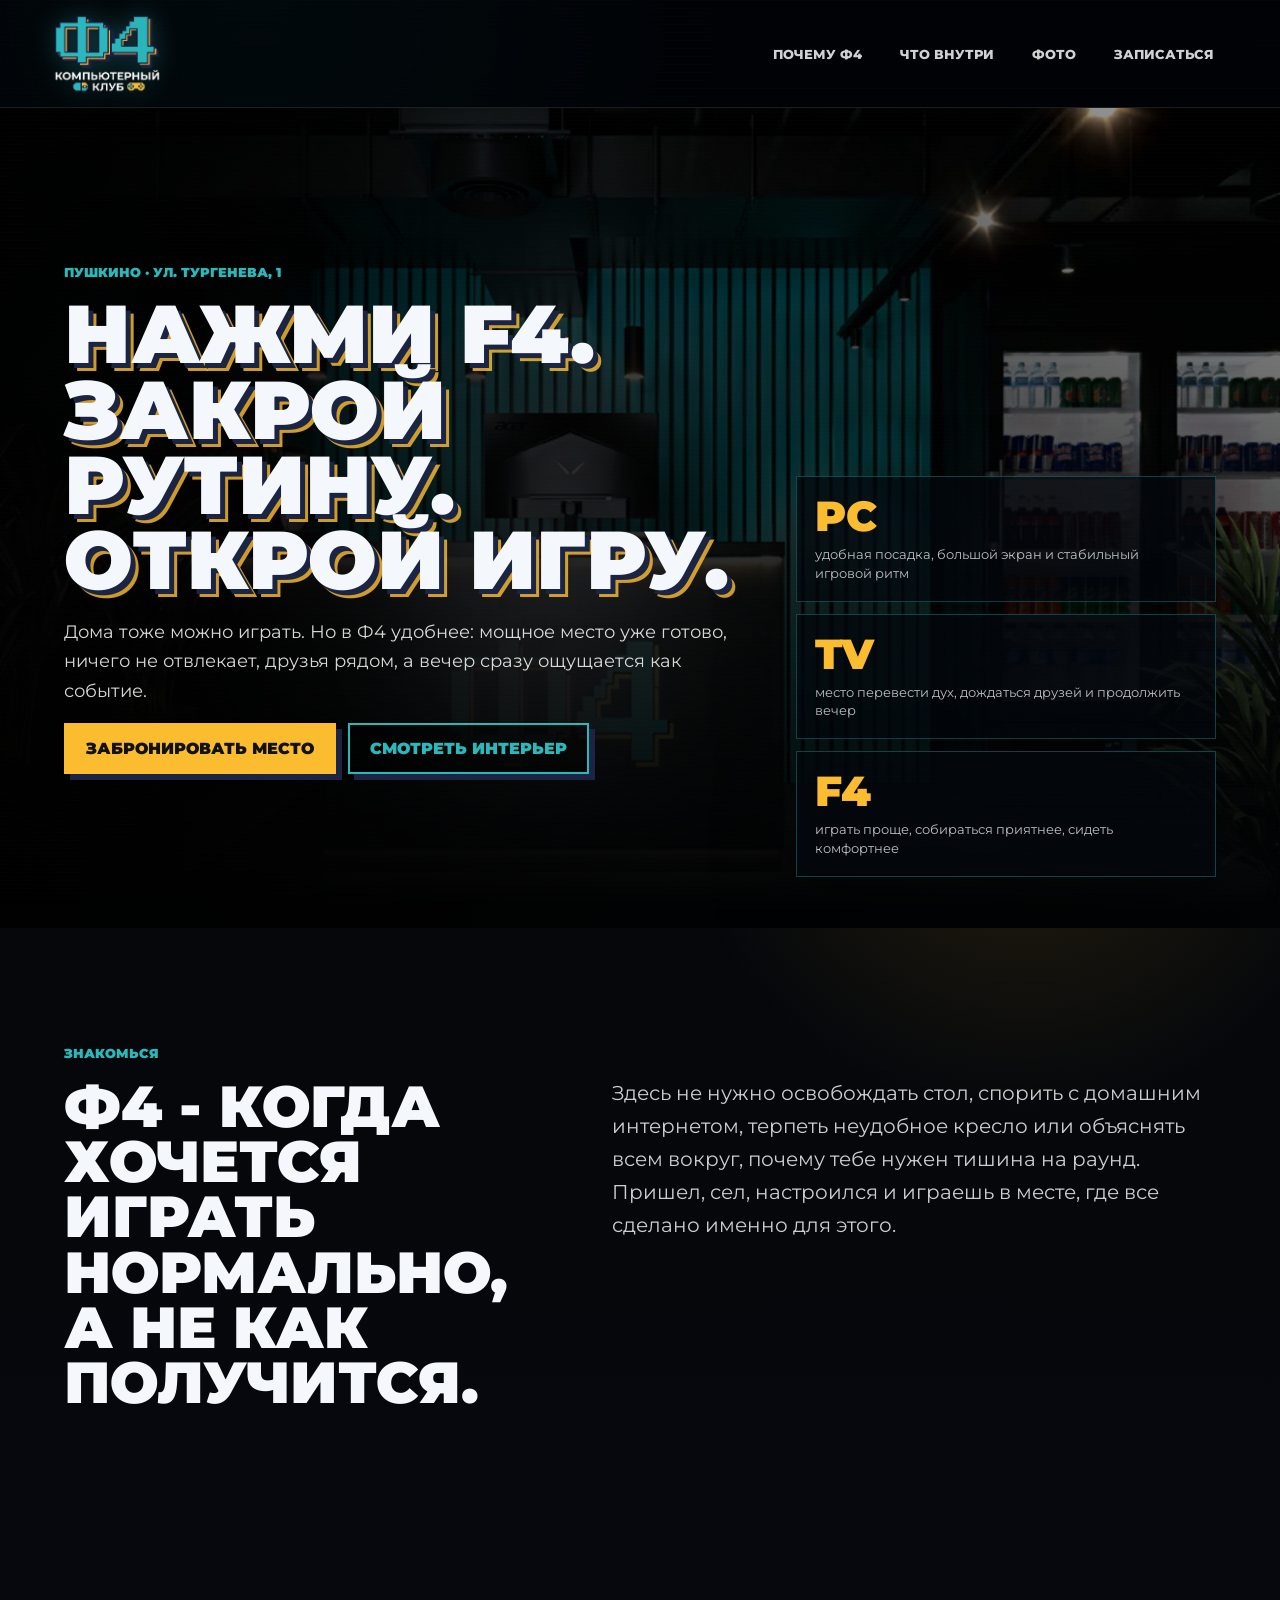
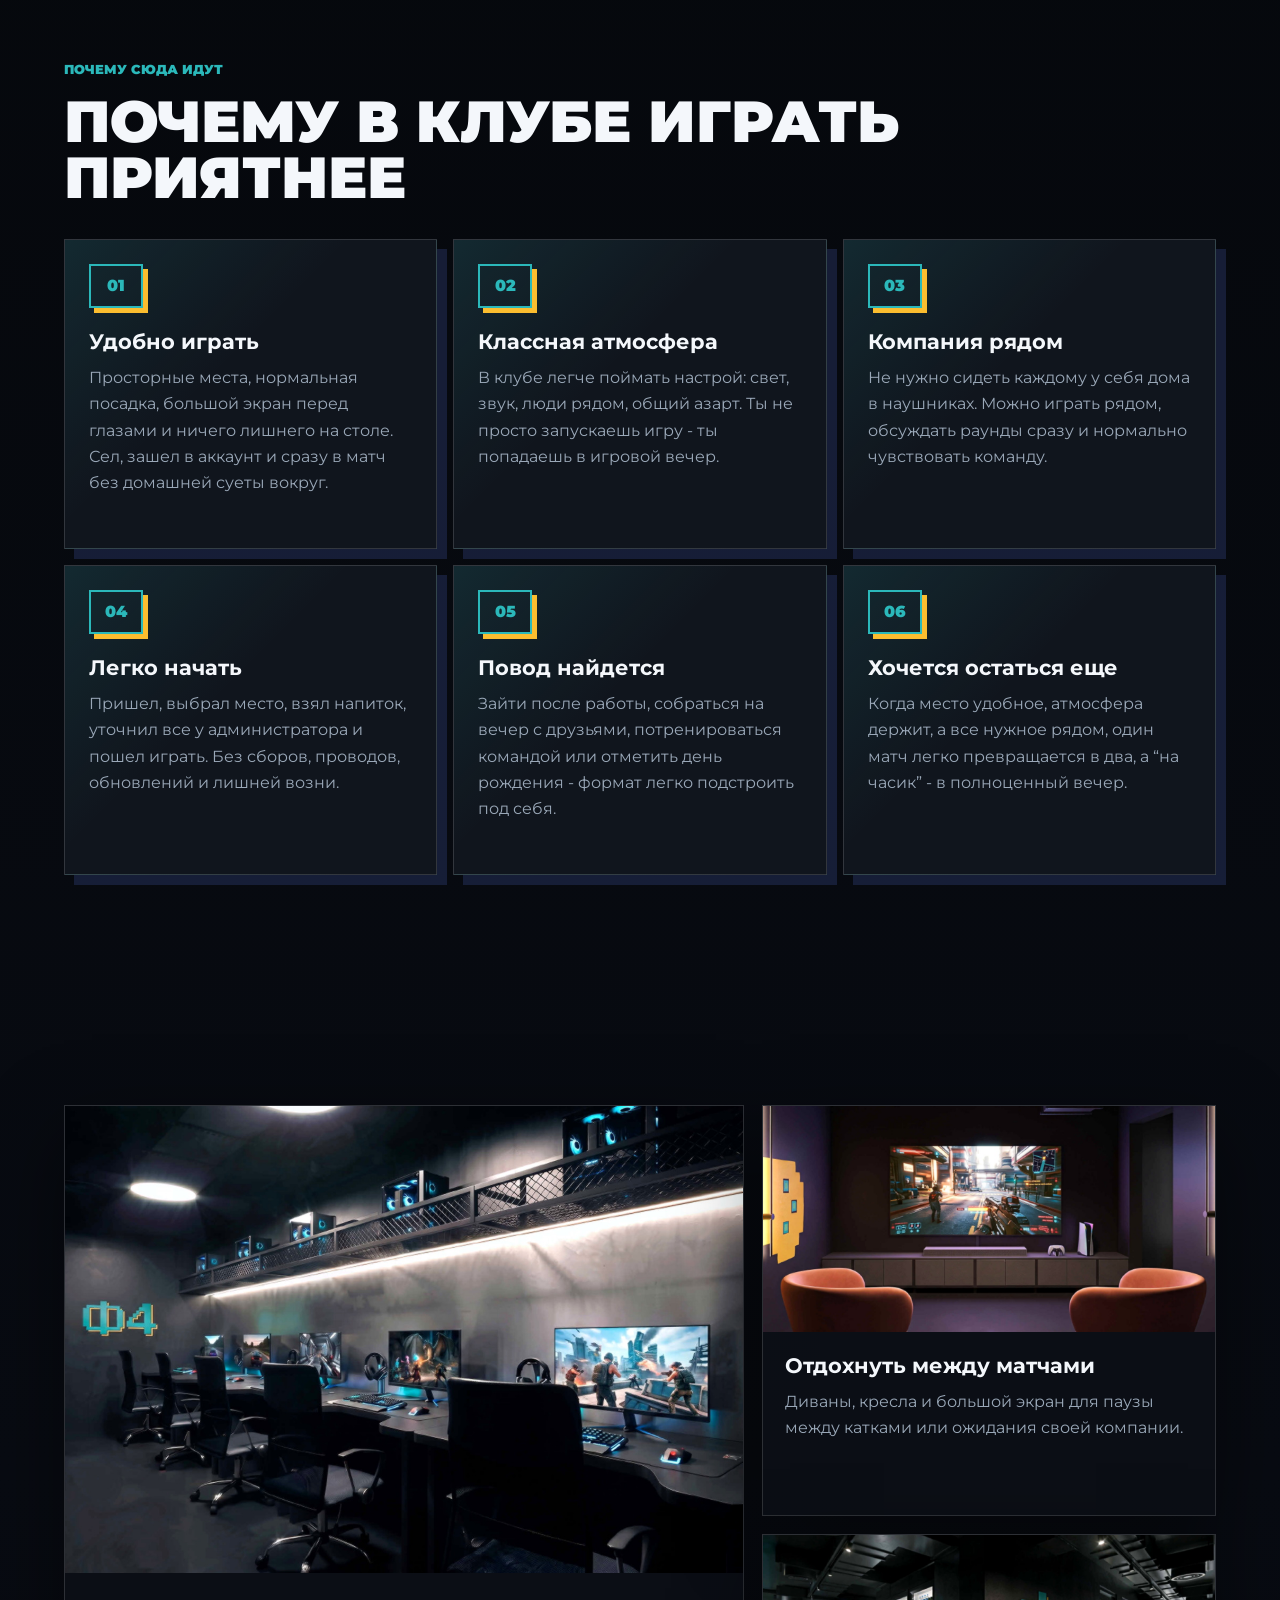
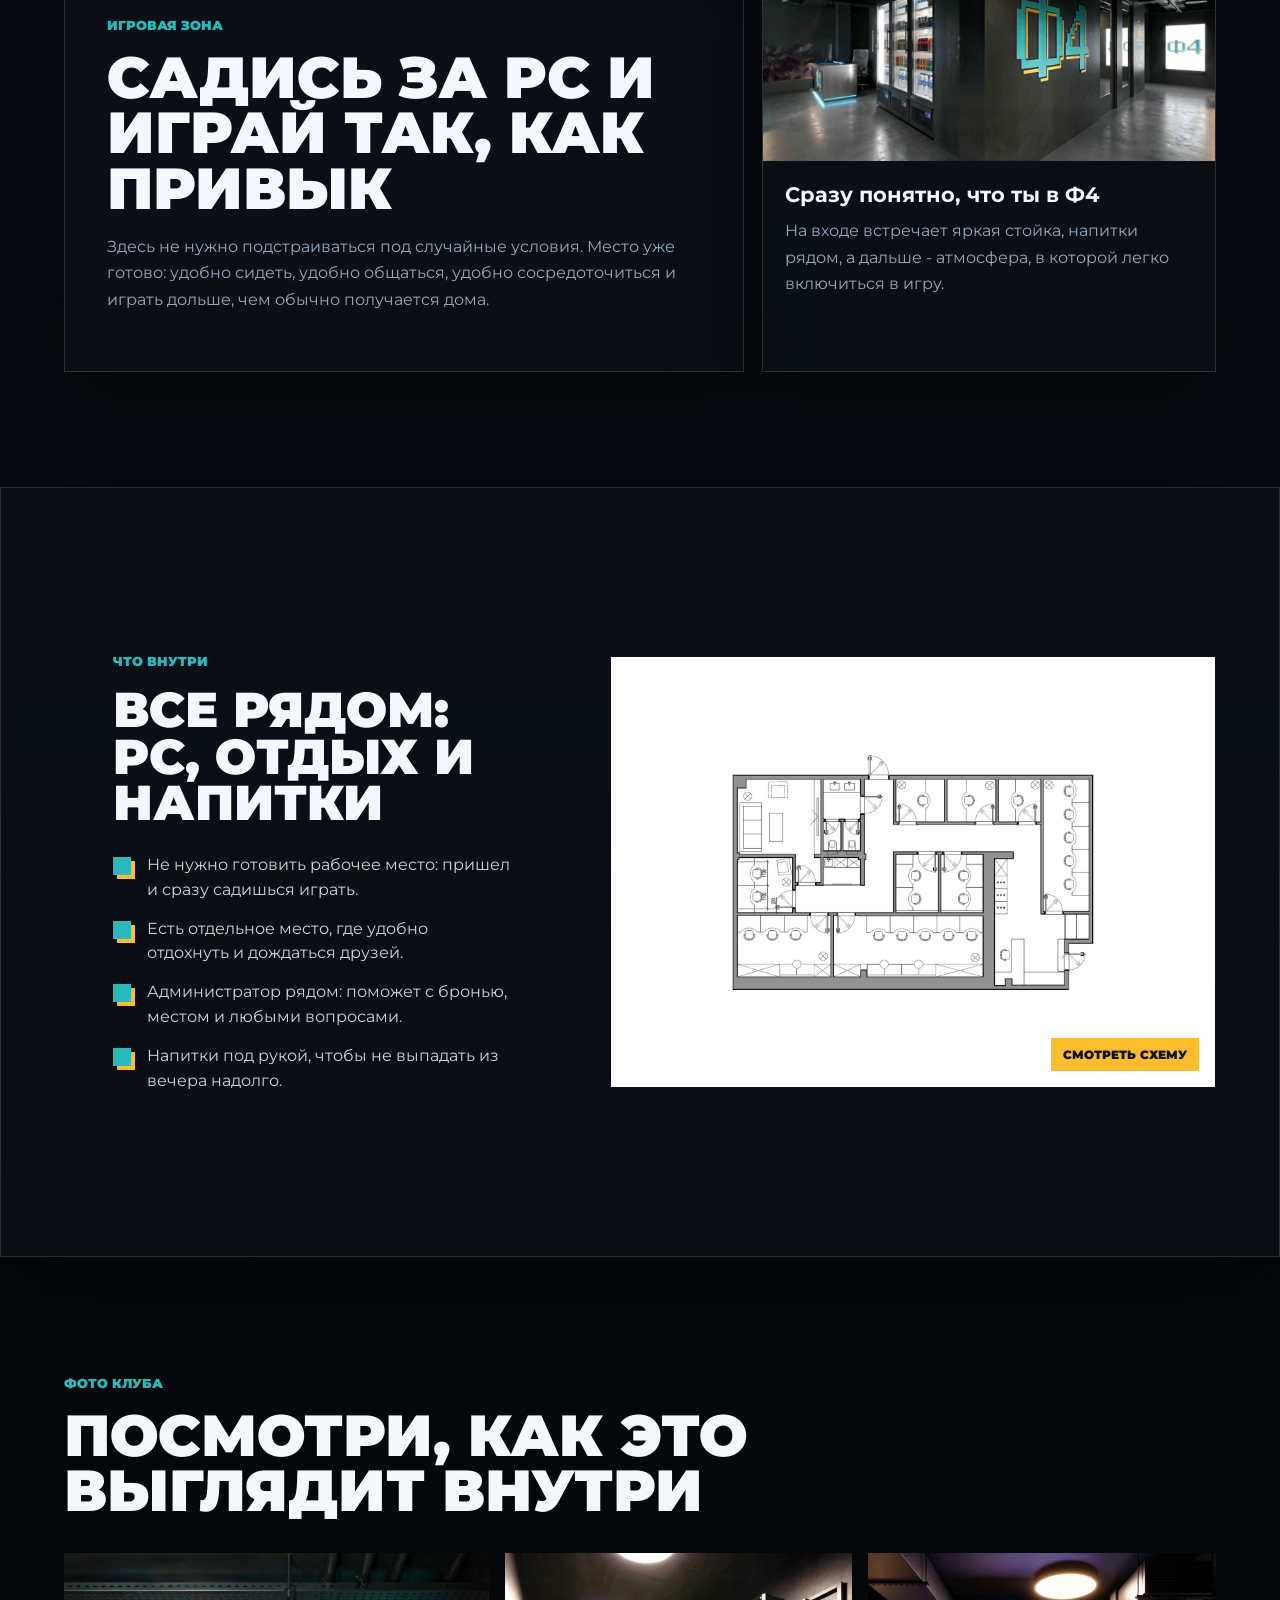
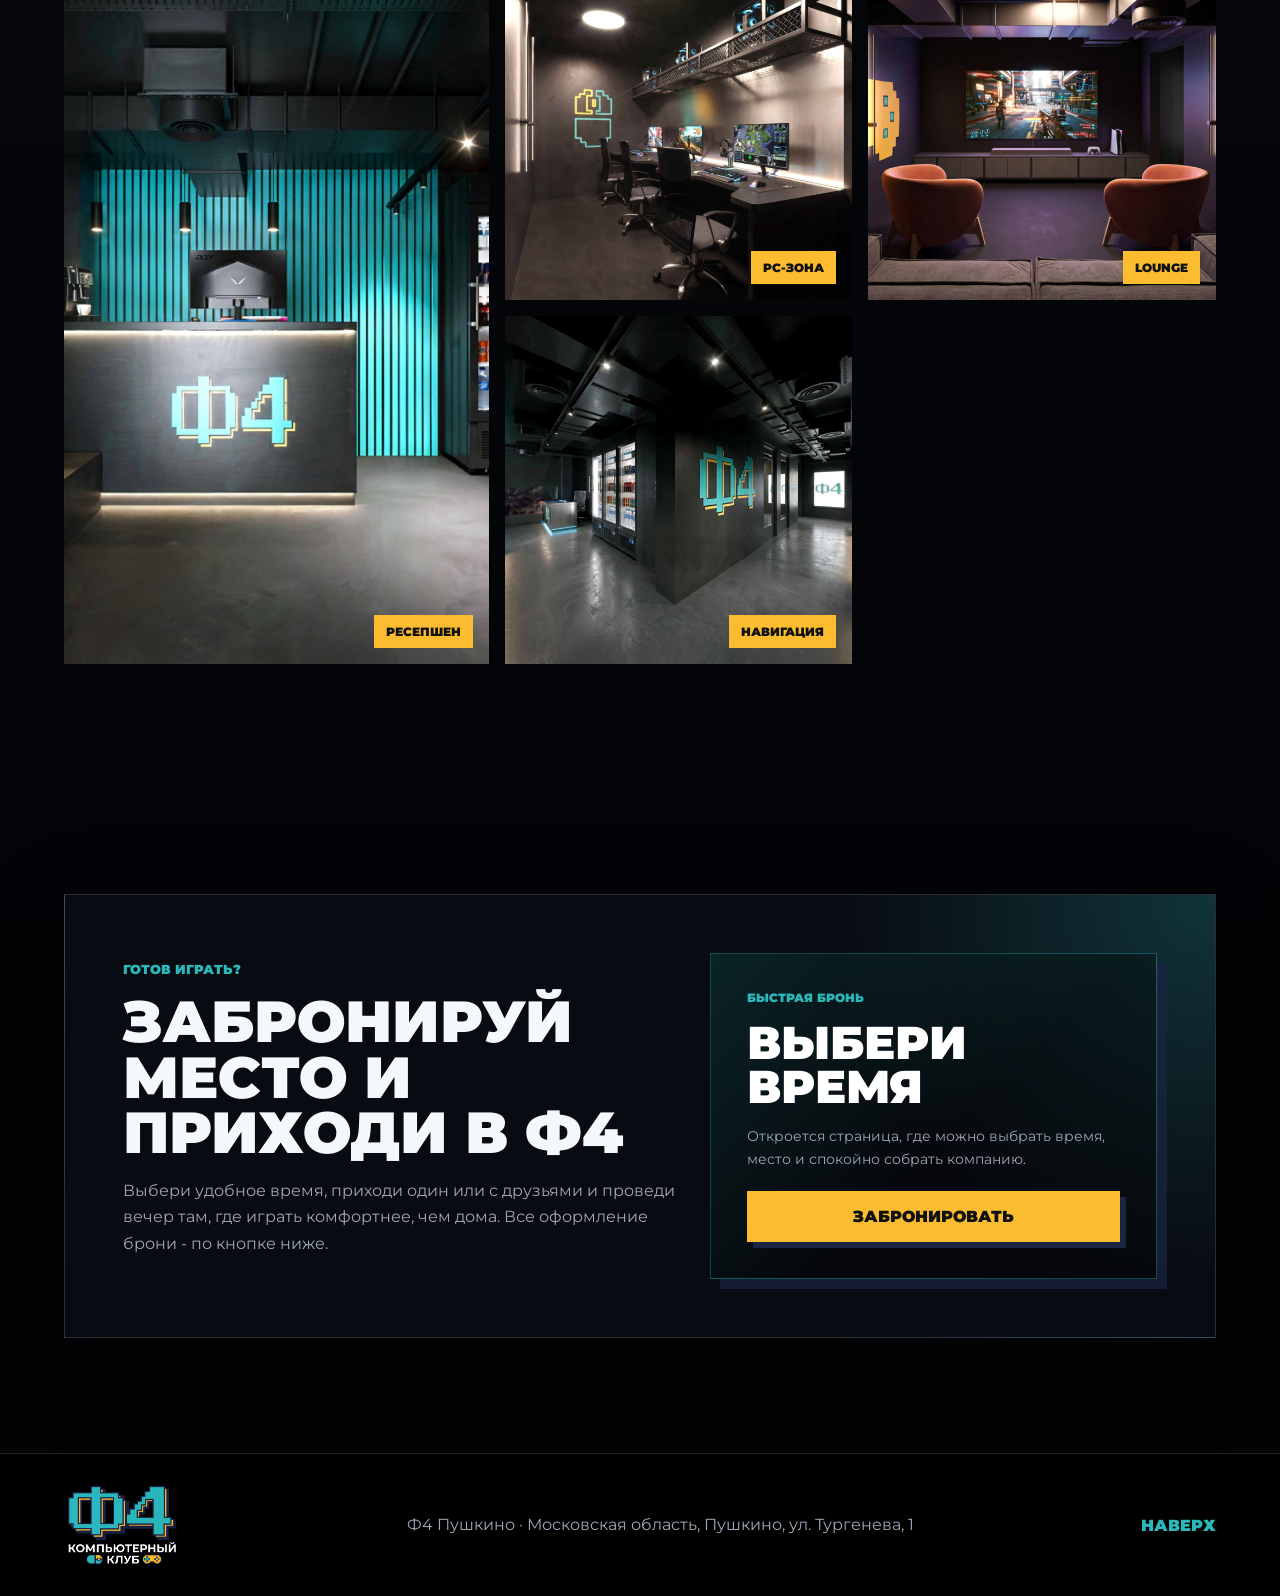
==== commit 4b0a7339: "Add files via upload" ====
--- a/index.html
+++ b/index.html
@@ -63,7 +63,7 @@
             <span>удобная посадка, большой экран и стабильный игровой ритм</span>
           </div>
           <div>
-            <strong>PS5 Pro</strong>
+            <strong>TV</strong>
             <span>место перевести дух, дождаться друзей и продолжить вечер</span>
           </div>
           <div>
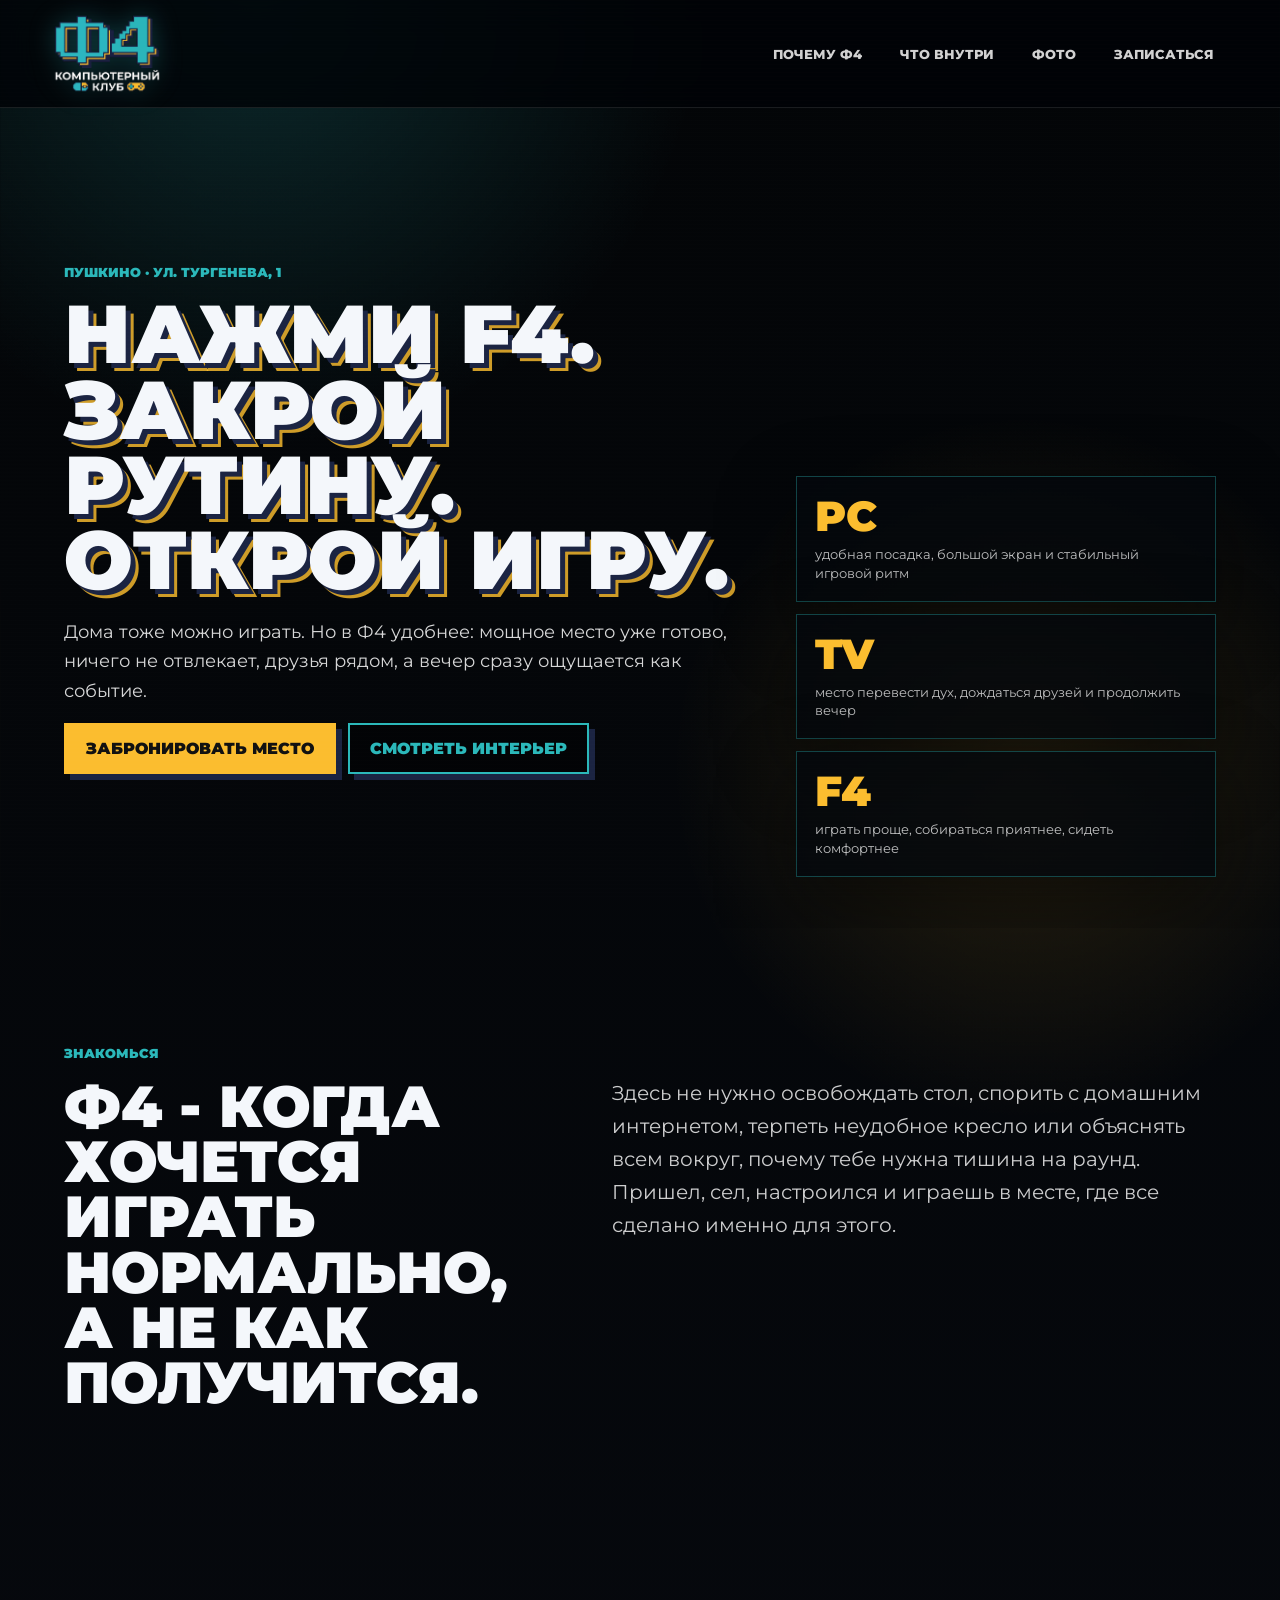
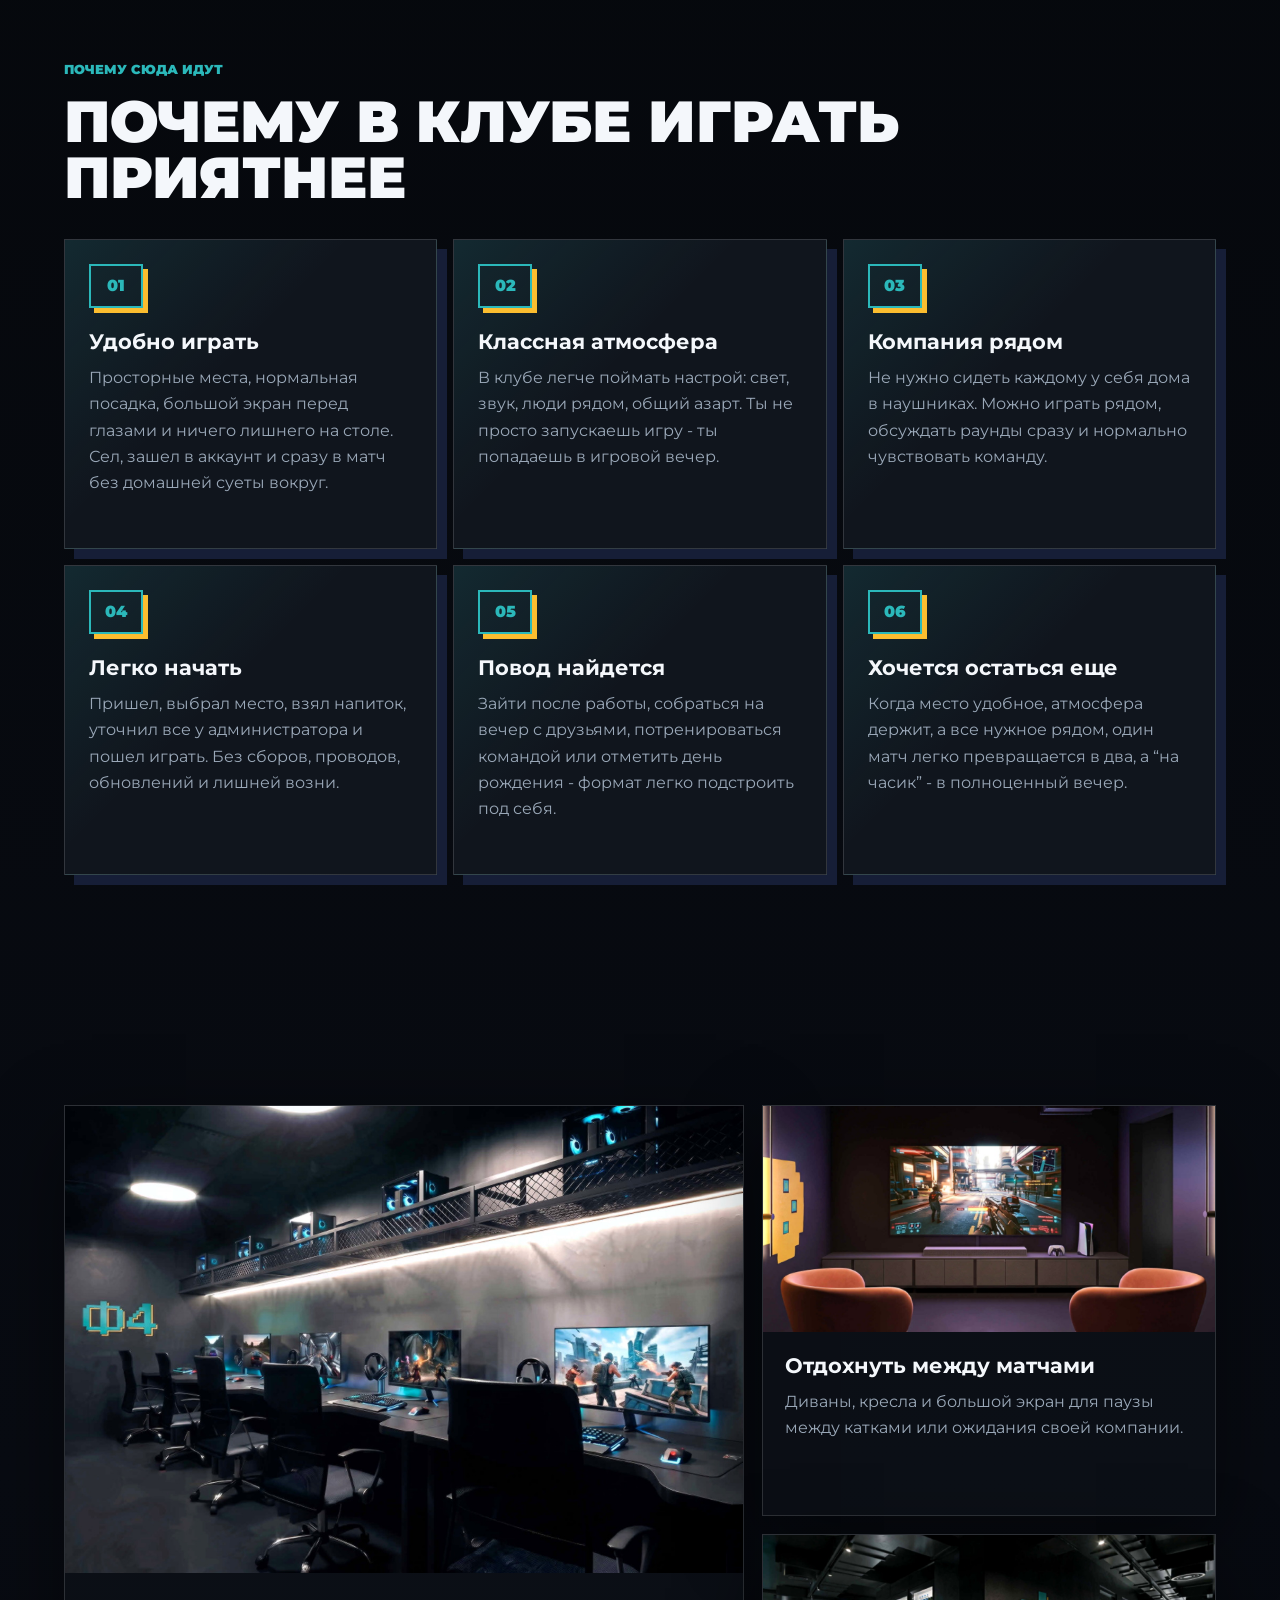
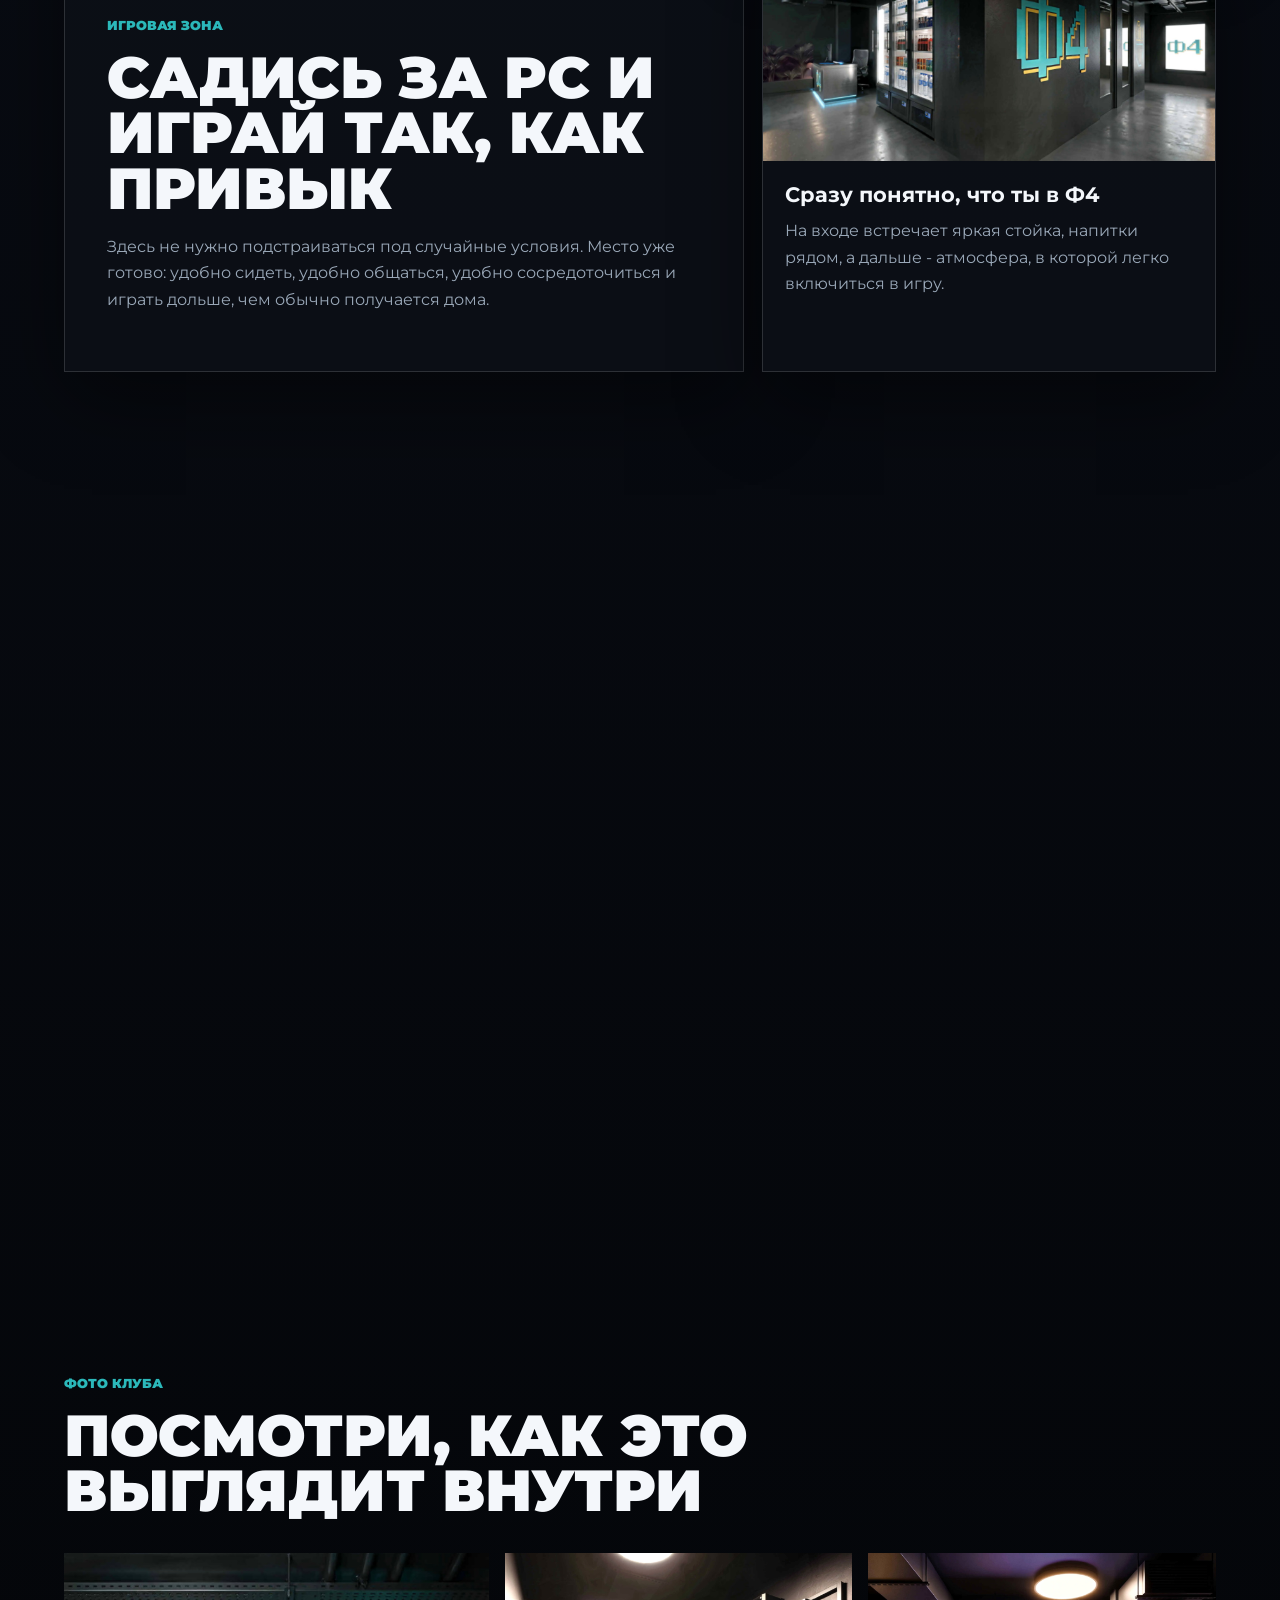
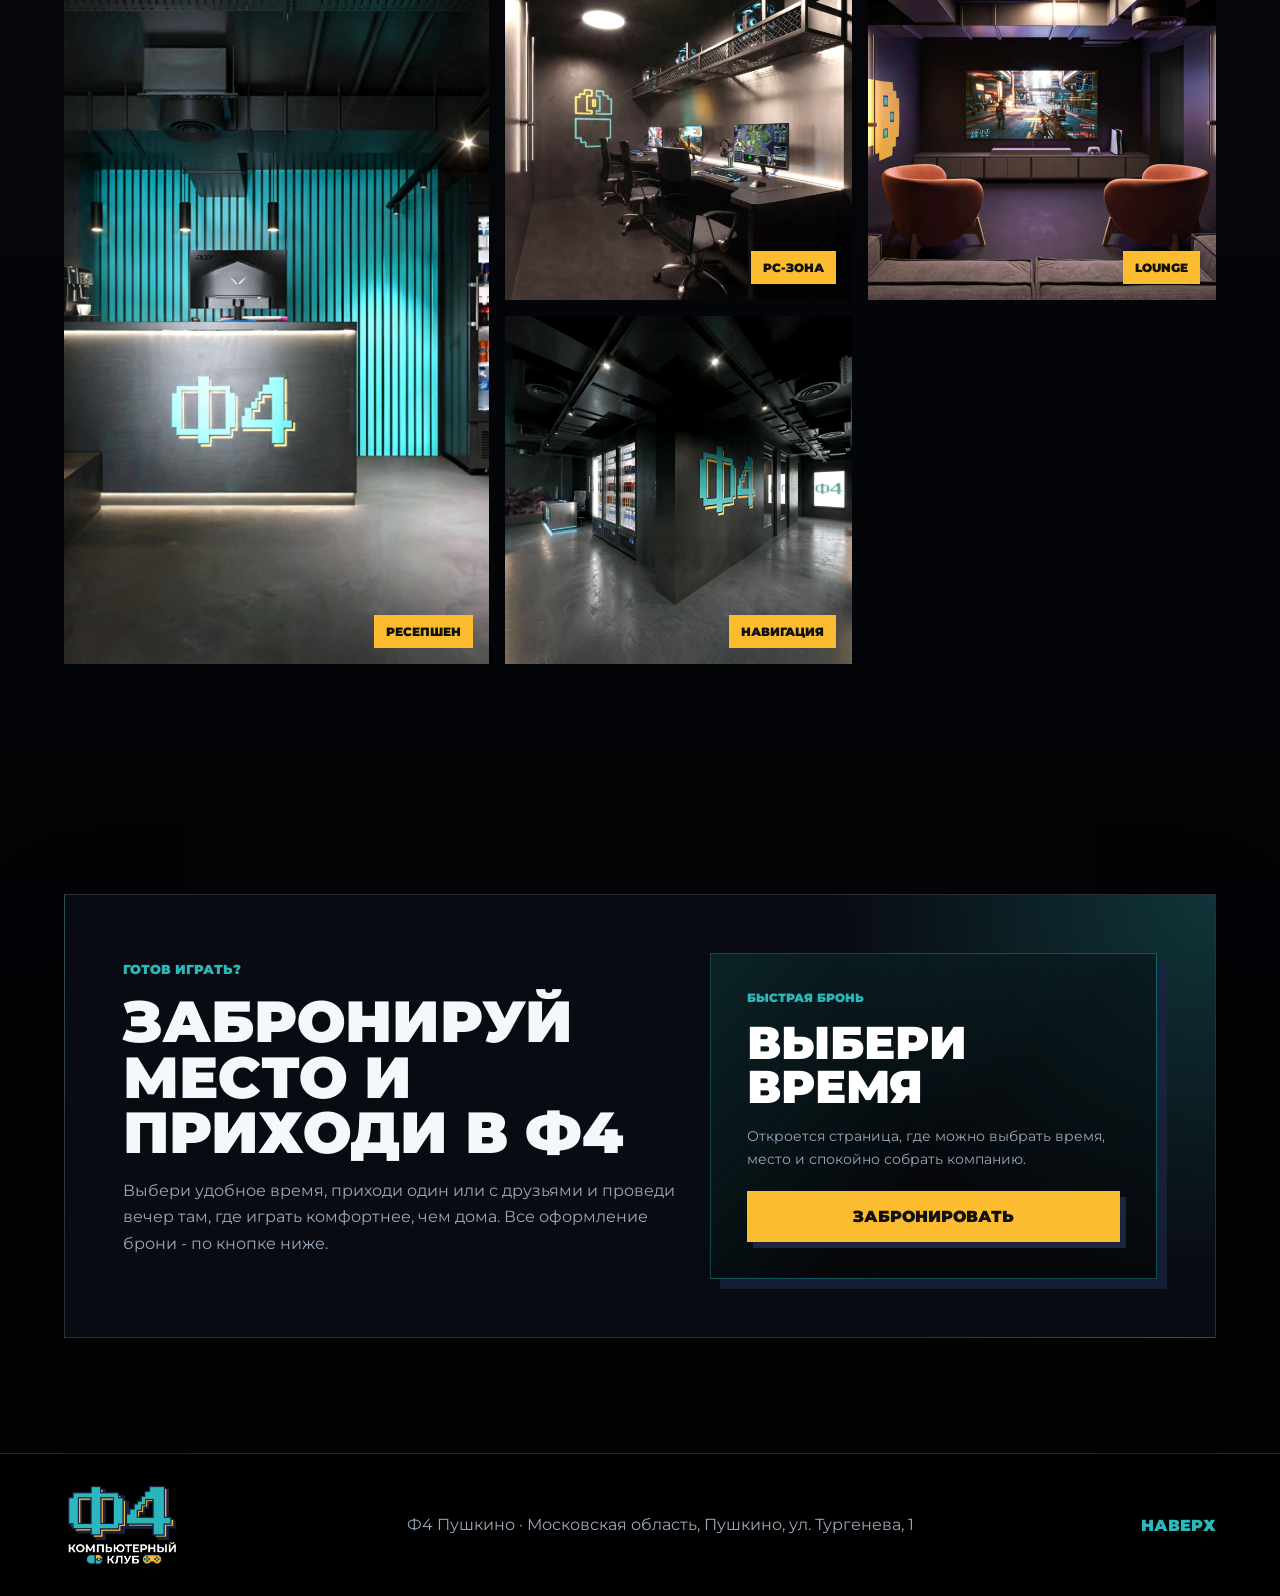
==== commit 17281661: "Add files via upload" ====
--- a/index.html
+++ b/index.html
@@ -80,7 +80,7 @@
         </div>
         <p>
           Здесь не нужно освобождать стол, спорить с домашним интернетом, терпеть
-          неудобное кресло или объяснять всем вокруг, почему тебе нужен тишина на
+          неудобное кресло или объяснять всем вокруг, почему тебе нужна тишина на
           раунд. Пришел, сел, настроился и играешь в месте, где все сделано именно
           для этого.
         </p>
@@ -184,8 +184,8 @@
             <li>Напитки под рукой, чтобы не выпадать из вечера надолго.</li>
           </ul>
         </div>
-        <button class="plan__image" type="button" data-lightbox="assets/plan-furniture.jpg">
-          <img src="assets/plan-furniture.jpg" alt="Схема клуба Ф4 Пушкино" />
+        <button class="plan__image" type="button" data-lightbox="assets/plan-brand-styled.png">
+          <img src="assets/plan-brand-styled.png" alt="Стилизованная схема клуба Ф4 Пушкино" />
           <span>Смотреть схему</span>
         </button>
       </section>
--- a/style.css
+++ b/style.css
@@ -17,11 +17,14 @@
 }
 
 html {
+  background: #000;
   scroll-behavior: smooth;
+  overscroll-behavior-y: none;
 }
 
 body {
   margin: 0;
+  min-height: 100vh;
   background:
     radial-gradient(circle at 20% 0%, rgba(43, 184, 186, 0.2), transparent 28rem),
     radial-gradient(circle at 80% 12%, rgba(251, 189, 47, 0.14), transparent 22rem),
@@ -55,36 +58,39 @@
   display: grid;
   place-items: center;
   background:
-    radial-gradient(circle at center, rgba(43, 184, 186, 0.2), transparent 24rem),
+    radial-gradient(circle at 50% 48%, rgba(43, 184, 186, 0.22), transparent 21rem),
+    radial-gradient(circle at 52% 48%, rgba(251, 189, 47, 0.12), transparent 14rem),
     #030507;
-  animation: intro-out 640ms ease 3100ms forwards;
+  animation: intro-out 620ms ease 3240ms forwards;
 }
 
 .logo-intro__stage {
   position: relative;
   display: grid;
   place-items: center;
-  width: min(480px, 82vw);
-  min-height: 330px;
+  width: min(500px, 86vw);
+  min-height: min(360px, 72vh);
+  animation: intro-stage-glow 2600ms ease both;
 }
 
 .logo-intro__logo {
-  width: min(330px, 72vw);
+  width: min(330px, 68vw);
   opacity: 0;
   filter: blur(8px) saturate(1.35);
   image-rendering: pixelated;
-  transform: scale(0.76);
-  animation: logo-build 1200ms steps(8, end) 360ms forwards;
+  transform: scale(0.72);
+  animation: logo-build 1320ms steps(10, end) 300ms forwards;
 }
 
 .logo-intro--dock .logo-intro__logo {
-  animation: logo-dock 980ms cubic-bezier(0.2, 0.9, 0.22, 1) forwards;
+  animation: logo-dock 1040ms cubic-bezier(0.18, 0.92, 0.18, 1) forwards;
 }
 
 .logo-intro__pixels {
   position: absolute;
   inset: 0;
   pointer-events: none;
+  filter: drop-shadow(0 0 10px rgba(43, 184, 186, 0.18));
 }
 
 .logo-intro__pixels span {
@@ -94,27 +100,30 @@
   width: var(--size);
   height: var(--size);
   background: var(--color);
-  box-shadow: 4px 4px 0 rgba(27, 36, 66, 0.86);
-  transform: translate(var(--from-x), var(--from-y)) scale(0.65);
+  box-shadow:
+    var(--shadow-step) var(--shadow-step) 0 rgba(27, 36, 66, 0.82),
+    0 0 14px var(--glow);
+  transform: translate(var(--from-x), var(--from-y)) rotate(var(--rotate)) scale(0.45);
   opacity: 0;
-  animation: pixel-join 980ms steps(5, end) var(--delay) forwards;
+  animation: pixel-join 1280ms steps(7, end) var(--delay) forwards;
 }
 
 .logo-intro__label {
   position: absolute;
-  bottom: 12px;
+  bottom: clamp(4px, 4vh, 20px);
   color: rgba(255, 255, 255, 0.64);
   font-size: 11px;
   font-weight: 900;
   letter-spacing: 0.18em;
   text-transform: uppercase;
-  animation: intro-text 1200ms ease 300ms forwards;
-}
-
+  animation: intro-label 1600ms ease 260ms forwards;
+}
+
+.logo-intro--built .logo-intro__label,
 .logo-intro--dock .logo-intro__label,
 .logo-intro--dock .logo-intro__pixels {
   opacity: 0;
-  transition: opacity 240ms ease;
+  transition: opacity 220ms ease;
 }
 
 img {
@@ -539,7 +548,7 @@
   width: 100%;
   height: 100%;
   min-height: 430px;
-  background: #fff;
+  background: #020713;
   object-fit: contain;
 }
 
@@ -626,17 +635,25 @@
 @keyframes logo-build {
   0% {
     opacity: 0;
-    filter: blur(10px) saturate(1.5);
+    filter: blur(12px) saturate(1.7);
     clip-path: inset(45% 45% 45% 45%);
-    transform: scale(0.76);
-  }
-  55% {
+    transform: scale(0.72) translate3d(0, 10px, 0);
+  }
+  38% {
     opacity: 1;
+    filter: blur(6px) saturate(1.42);
     clip-path: inset(12% 16% 18% 14%);
+    transform: scale(0.88) translate3d(0, 0, 0);
+  }
+  78% {
+    opacity: 1;
+    filter: blur(0) saturate(1.18);
+    clip-path: inset(0);
+    transform: scale(1.04);
   }
   100% {
     opacity: 1;
-    filter: blur(0) saturate(1);
+    filter: blur(0) saturate(1) drop-shadow(0 0 18px rgba(43, 184, 186, 0.28));
     clip-path: inset(0);
     transform: scale(1);
   }
@@ -662,29 +679,52 @@
 @keyframes pixel-join {
   0% {
     opacity: 0;
-    transform: translate(var(--from-x), var(--from-y)) scale(0.65);
-  }
-  28% {
+    transform: translate(var(--from-x), var(--from-y)) rotate(var(--rotate)) scale(0.45);
+  }
+  18% {
     opacity: 1;
   }
-  78% {
+  58% {
+    opacity: 1;
+    transform: translate(var(--mid-x), var(--mid-y)) rotate(0deg) scale(1.05);
+  }
+  82% {
     opacity: 1;
     transform: translate(var(--to-x), var(--to-y)) scale(1);
   }
   100% {
     opacity: 0;
-    transform: translate(var(--to-x), var(--to-y)) scale(0.35);
-  }
-}
-
-@keyframes intro-text {
+    transform: translate(var(--to-x), var(--to-y)) scale(0.2);
+  }
+}
+
+@keyframes intro-label {
   0% {
     opacity: 0;
     transform: translateY(8px);
   }
-  100% {
+  28%,
+  78% {
     opacity: 1;
     transform: translateY(0);
+  }
+  100% {
+    opacity: 0;
+    transform: translateY(12px);
+  }
+}
+
+@keyframes intro-stage-glow {
+  0% {
+    filter: drop-shadow(0 0 0 rgba(43, 184, 186, 0));
+    transform: scale(0.98);
+  }
+  50% {
+    filter: drop-shadow(0 0 28px rgba(43, 184, 186, 0.22));
+  }
+  100% {
+    filter: drop-shadow(0 0 14px rgba(251, 189, 47, 0.12));
+    transform: scale(1);
   }
 }
 
@@ -804,8 +844,8 @@
 
 @media (max-width: 980px) {
   .site-header {
-    align-items: flex-start;
-    flex-direction: column;
+    align-items: center;
+    gap: 14px;
   }
 
   .hero,
@@ -818,6 +858,9 @@
 
   .hero {
     min-height: auto;
+    align-items: end;
+    padding-top: 56px;
+    padding-bottom: 46px;
   }
 
   .hero__panel {
@@ -827,7 +870,6 @@
   .advantage-grid {
     grid-template-columns: repeat(2, minmax(0, 1fr));
   }
-
 }
 
 @media (prefers-reduced-motion: reduce) {
@@ -850,22 +892,105 @@
 }
 
 @media (max-width: 680px) {
+  body {
+    background:
+      radial-gradient(circle at 20% 0%, rgba(43, 184, 186, 0.16), transparent 18rem),
+      linear-gradient(180deg, #030507 0%, #080b12 54%, #010203 100%);
+  }
+
+  body::before {
+    background-size: 34px 34px;
+    opacity: 0.72;
+  }
+
+  .scanline {
+    opacity: 0.14;
+  }
+
+  .logo-intro__stage {
+    width: 92vw;
+    min-height: 300px;
+  }
+
+  .logo-intro__logo {
+    width: min(250px, 70vw);
+  }
+
+  .logo-intro__label {
+    bottom: 18px;
+    font-size: 9px;
+    letter-spacing: 0.14em;
+  }
+
+  .site-header {
+    gap: 10px;
+    padding: 10px 14px 12px;
+  }
+
   .nav {
+    width: 100%;
+    flex-wrap: nowrap;
     justify-content: flex-start;
+    gap: 6px;
+    overflow-x: auto;
+    padding-bottom: 2px;
+    scrollbar-width: none;
+  }
+
+  .nav::-webkit-scrollbar {
+    display: none;
   }
 
   .nav a {
-    padding: 8px 10px;
+    flex: 0 0 auto;
+    padding: 8px 9px;
+    font-size: 10px;
+    white-space: nowrap;
+  }
+
+  .brand img {
+    width: 92px;
+  }
+
+  .hero {
+    gap: 20px;
+    padding: 34px 16px 38px;
+  }
+
+  .hero__media::after {
+    background:
+      linear-gradient(180deg, rgba(0, 0, 0, 0.62) 0%, rgba(0, 0, 0, 0.86) 48%, #030507 100%),
+      linear-gradient(90deg, rgba(0, 0, 0, 0.74), rgba(0, 0, 0, 0.28));
+  }
+
+  .eyebrow {
+    margin-bottom: 10px;
     font-size: 11px;
   }
 
-  .brand img {
-    width: 112px;
-  }
-
   h1 {
-    font-size: 48px;
+    max-width: 100%;
+    font-size: clamp(38px, 12vw, 48px);
+    line-height: 0.94;
     text-shadow: 3px 3px 0 var(--navy), 5px 5px 0 rgba(251, 189, 47, 0.82);
+  }
+
+  h2 {
+    font-size: clamp(28px, 9vw, 42px);
+    line-height: 1;
+  }
+
+  h3 {
+    font-size: 19px;
+  }
+
+  p {
+    line-height: 1.55;
+  }
+
+  .hero__lead {
+    font-size: 15px;
+    line-height: 1.55;
   }
 
   .hero__actions,
@@ -876,11 +1001,93 @@
 
   .button {
     width: 100%;
+    min-height: 48px;
+    padding: 13px 16px;
+    font-size: 13px;
+    box-shadow: 4px 4px 0 var(--navy);
+  }
+
+  .hero__panel {
+    gap: 8px;
+  }
+
+  .hero__panel div {
+    padding: 14px;
+  }
+
+  .hero__panel strong {
+    font-size: 31px;
+  }
+
+  .section {
+    padding: 56px 16px;
+  }
+
+  .intro {
+    gap: 16px;
+  }
+
+  .intro p:last-child {
+    margin-top: 0;
+    font-size: 16px;
   }
 
   .advantage-grid,
   .gallery__grid {
     grid-template-columns: 1fr;
+    gap: 12px;
+  }
+
+  .advantage-grid article {
+    min-height: auto;
+    padding: 20px;
+    box-shadow: 6px 6px 0 rgba(27, 36, 66, 0.8);
+  }
+
+  .pixel-icon {
+    width: 48px;
+    height: 38px;
+    margin-bottom: 16px;
+  }
+
+  .zones,
+  .zone-stack {
+    gap: 12px;
+  }
+
+  .zone-card--large img,
+  .zone-stack img {
+    aspect-ratio: 4 / 3;
+  }
+
+  .zone-card--large div {
+    padding: 20px;
+  }
+
+  .zone-stack h3,
+  .zone-stack p {
+    padding-inline: 18px;
+  }
+
+  .zone-stack h3 {
+    padding-top: 18px;
+  }
+
+  .zone-stack p {
+    padding-bottom: 18px;
+  }
+
+  .plan {
+    gap: 0;
+  }
+
+  .plan__copy {
+    padding: 22px 18px;
+  }
+
+  .check-list {
+    gap: 12px;
+    margin-top: 18px;
   }
 
   .gallery__grid button:first-child {
@@ -888,11 +1095,66 @@
   }
 
   .gallery__grid {
-    grid-auto-rows: minmax(250px, 64vw);
+    grid-auto-rows: minmax(220px, 66vw);
   }
 
   .plan__image img {
-    min-height: 320px;
-  }
-
-}
+    min-height: 280px;
+    max-height: 360px;
+    object-fit: contain;
+  }
+
+  .plan__image span,
+  .gallery__grid span {
+    right: 12px;
+    bottom: 12px;
+    font-size: 10px;
+  }
+
+  .final-cta {
+    margin: 56px 16px;
+    padding: 22px 18px;
+    gap: 18px;
+  }
+
+  .booking-link-card {
+    padding: 20px;
+    box-shadow: 6px 6px 0 rgba(27, 36, 66, 0.72);
+  }
+
+  .booking-link-card strong {
+    font-size: 30px;
+  }
+
+  .site-footer {
+    align-items: flex-start;
+    flex-direction: column;
+    padding: 24px 16px;
+  }
+
+  .site-footer img {
+    width: 92px;
+  }
+}
+
+@media (max-width: 420px) {
+  .site-header {
+    align-items: flex-start;
+  }
+
+  h1 {
+    font-size: clamp(34px, 13vw, 43px);
+  }
+
+  .hero {
+    padding-top: 28px;
+  }
+
+  .hero__panel span {
+    font-size: 12px;
+  }
+
+  .gallery__grid {
+    grid-auto-rows: minmax(210px, 74vw);
+  }
+}
